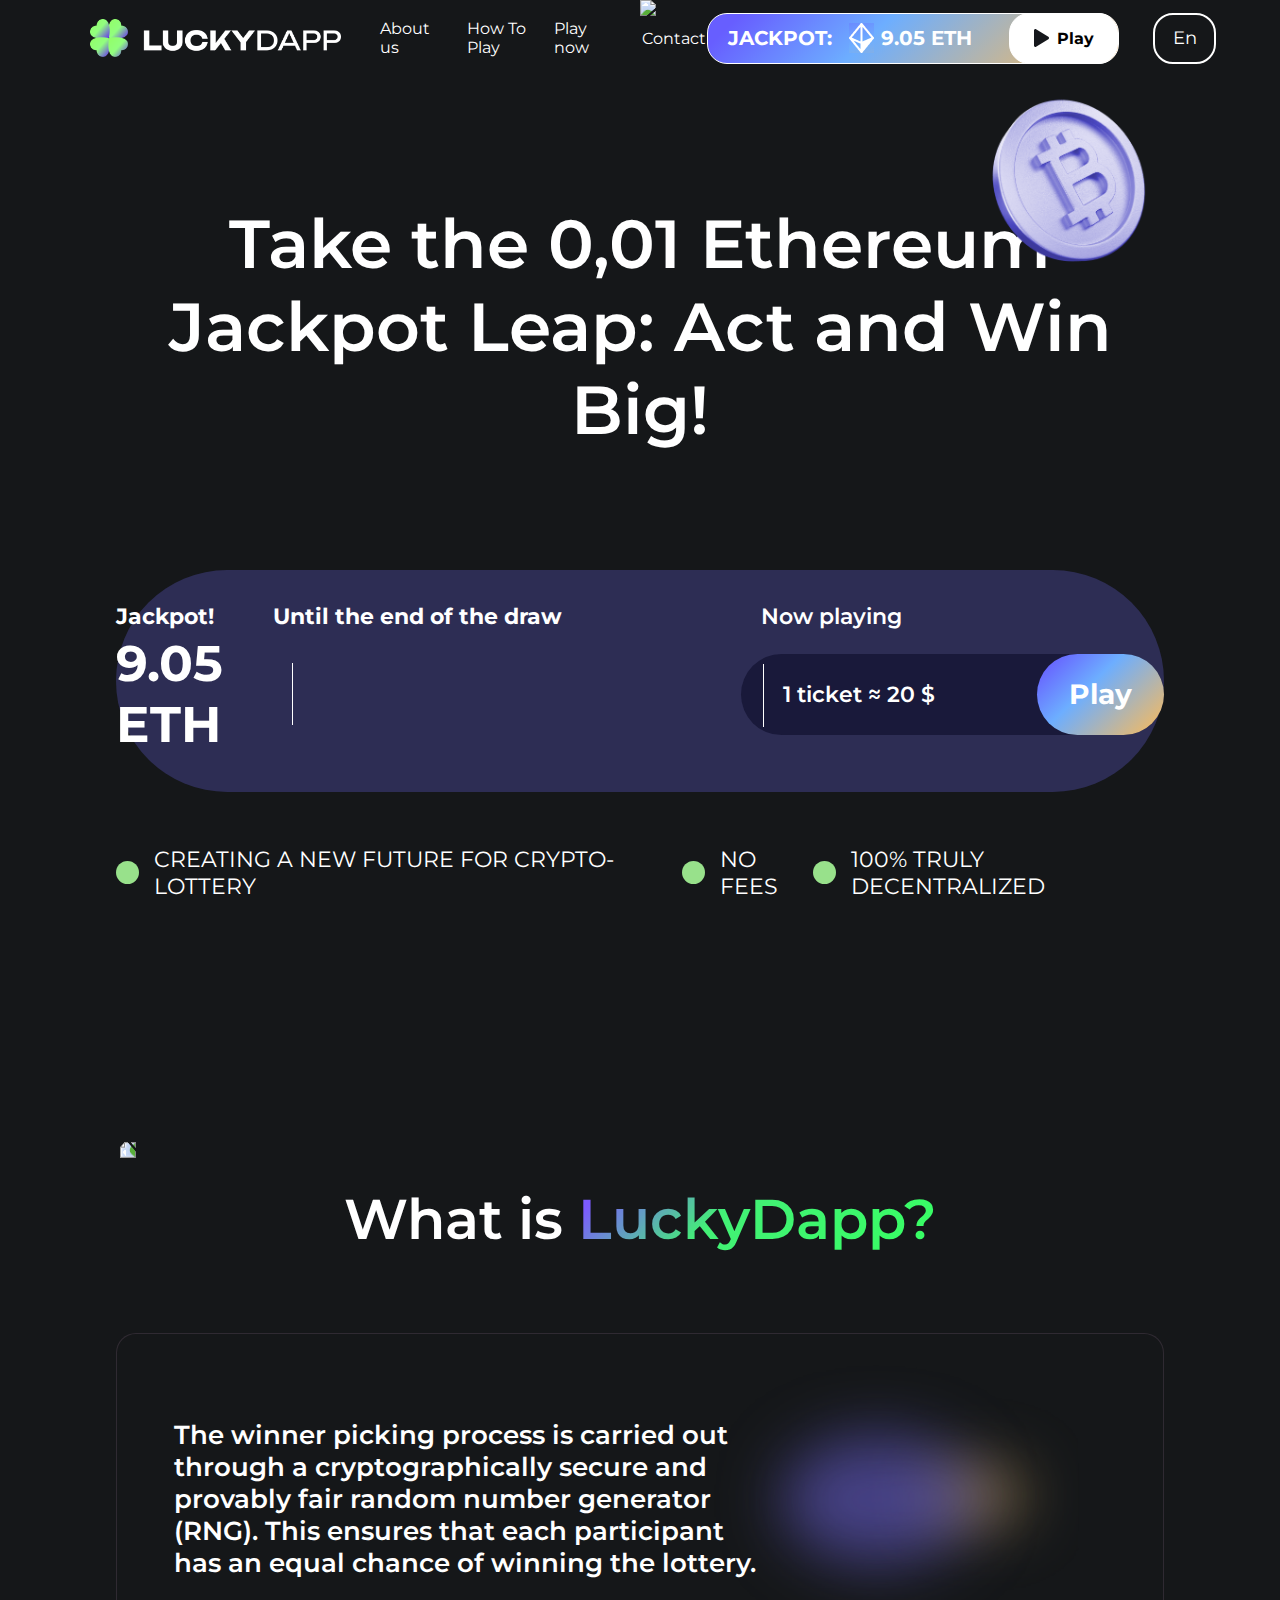
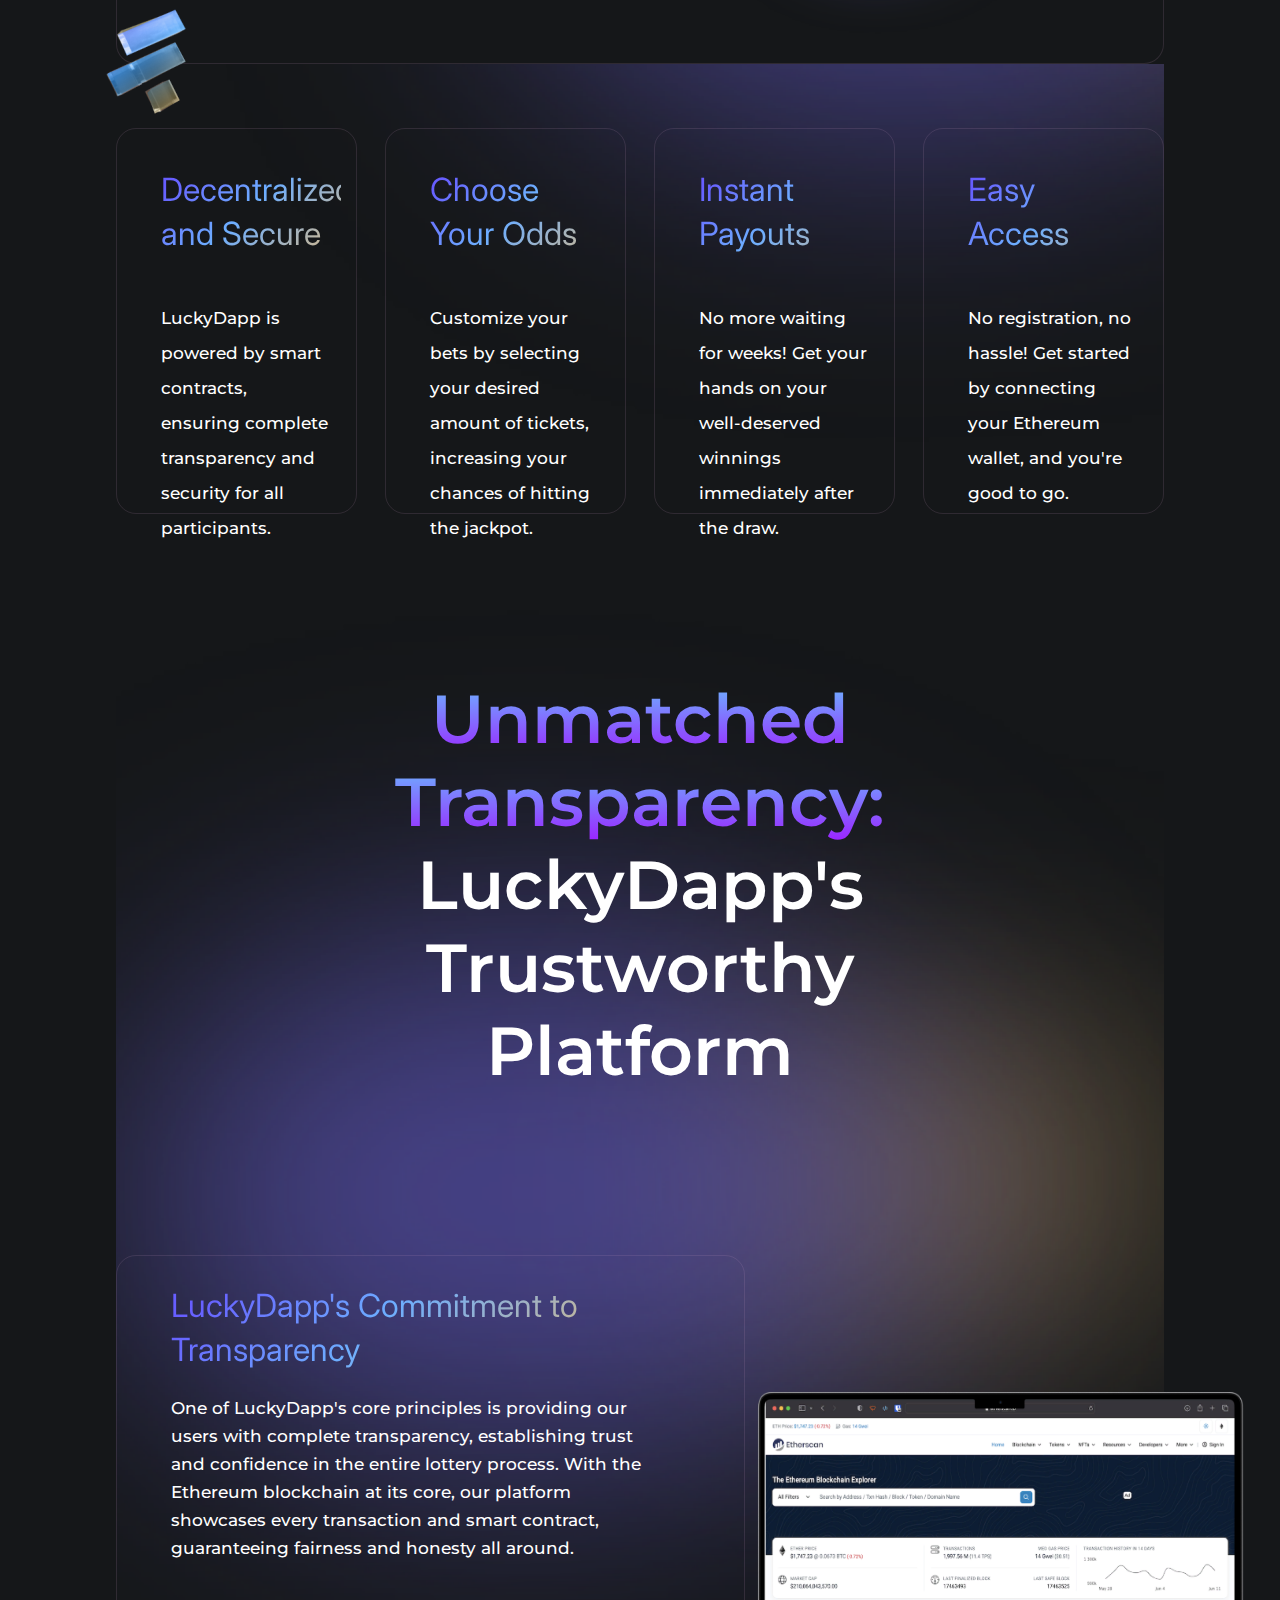
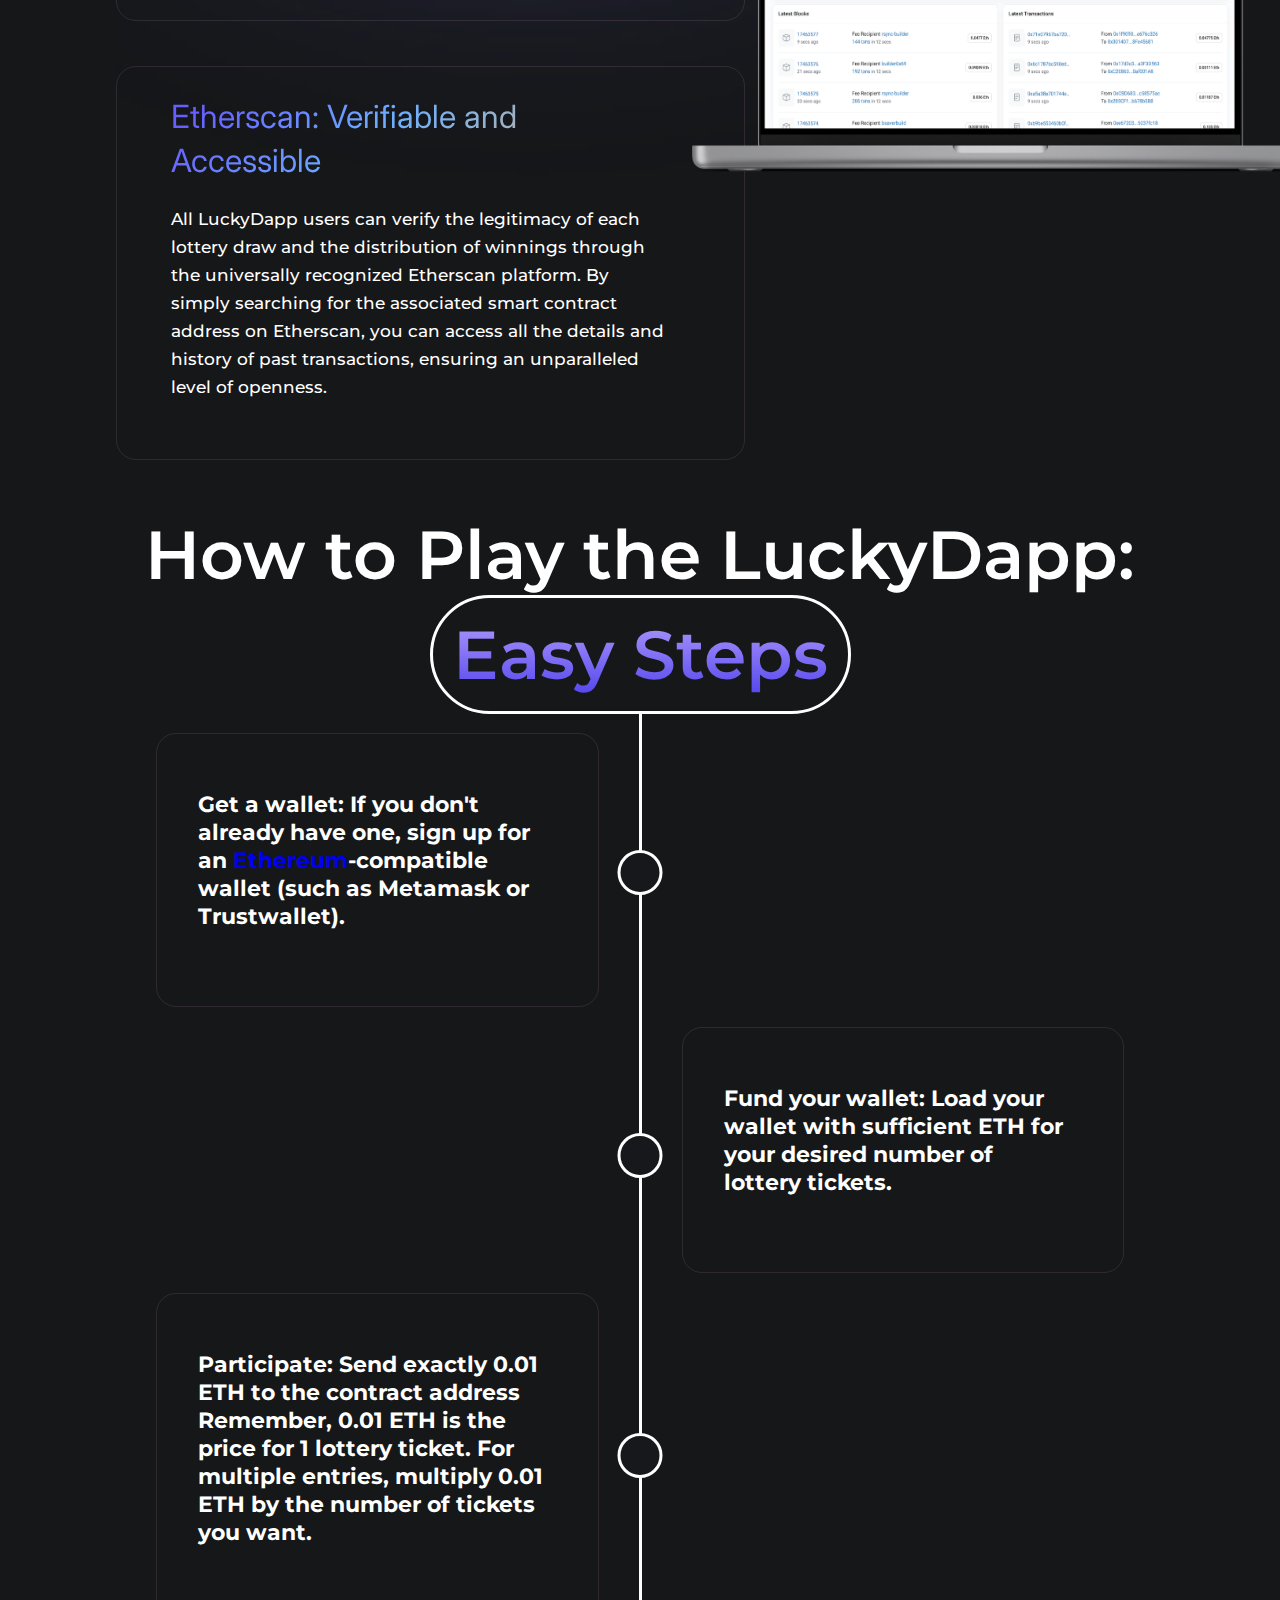
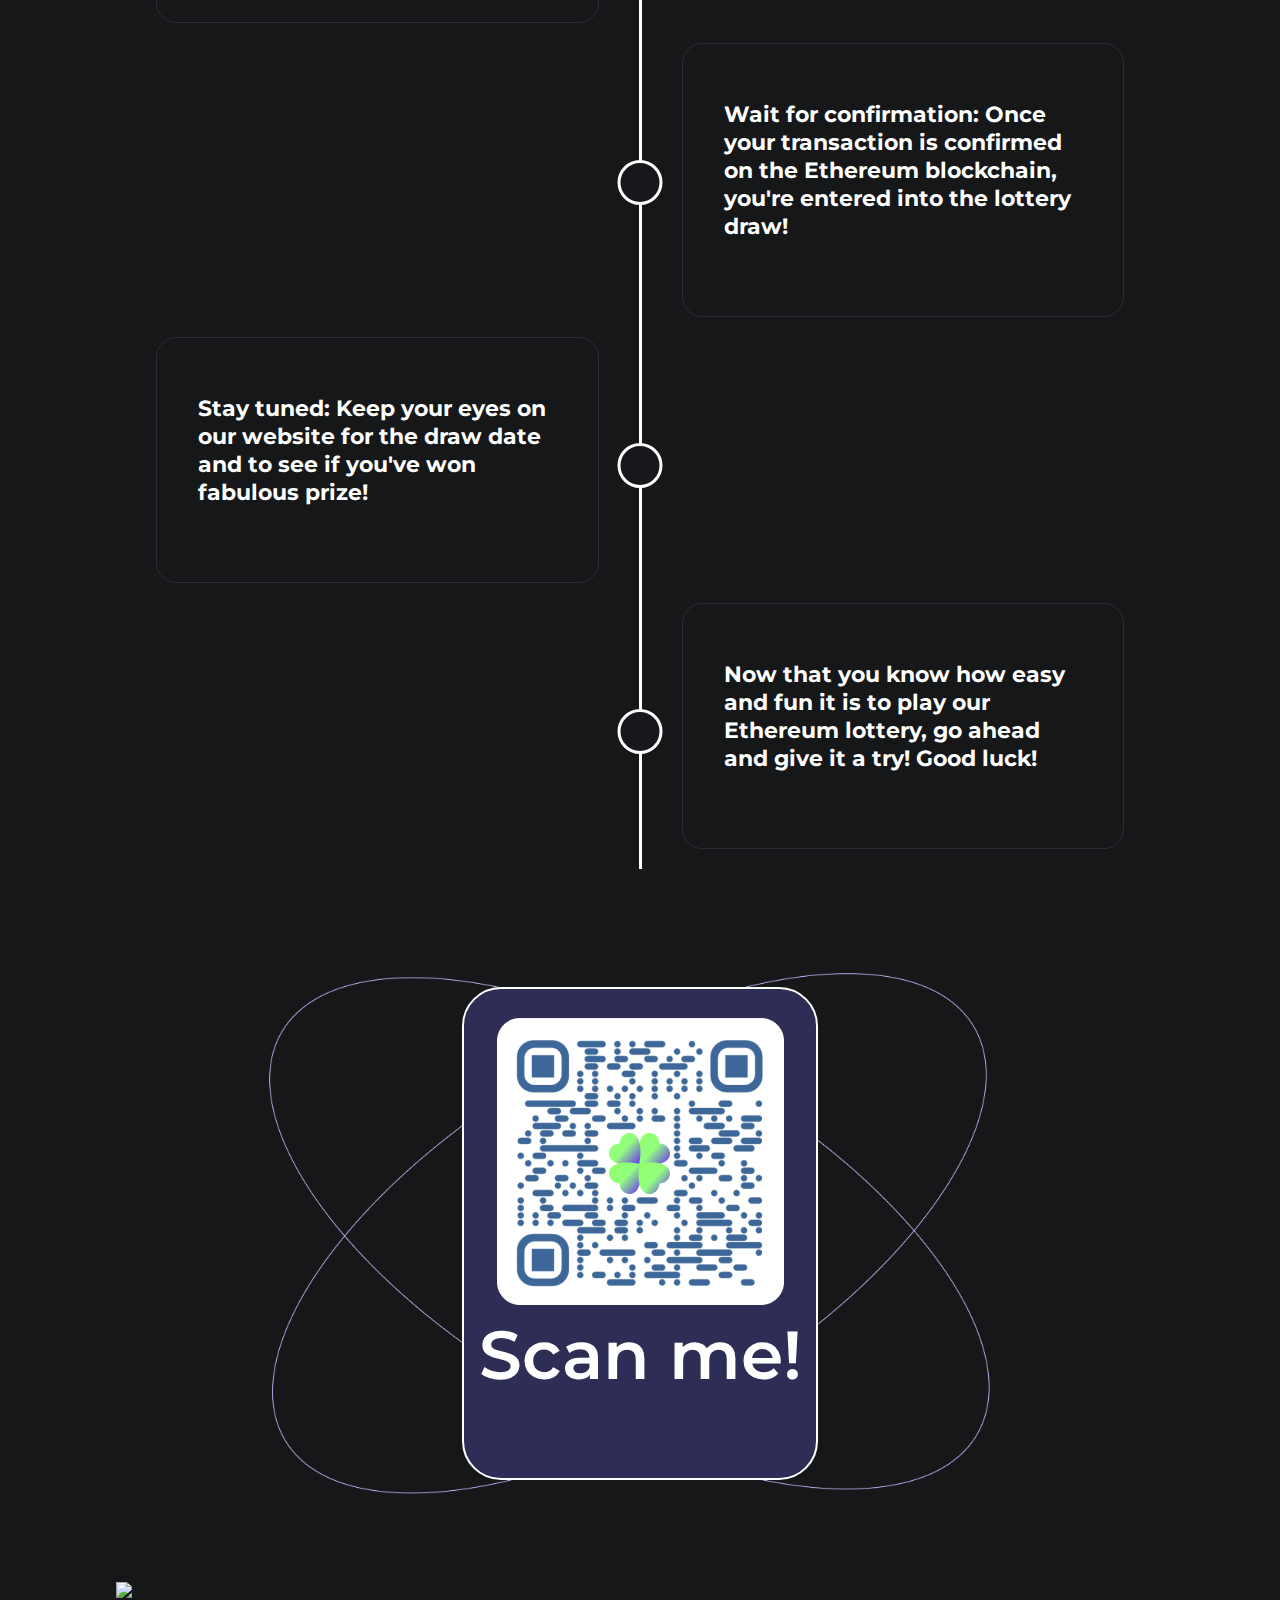
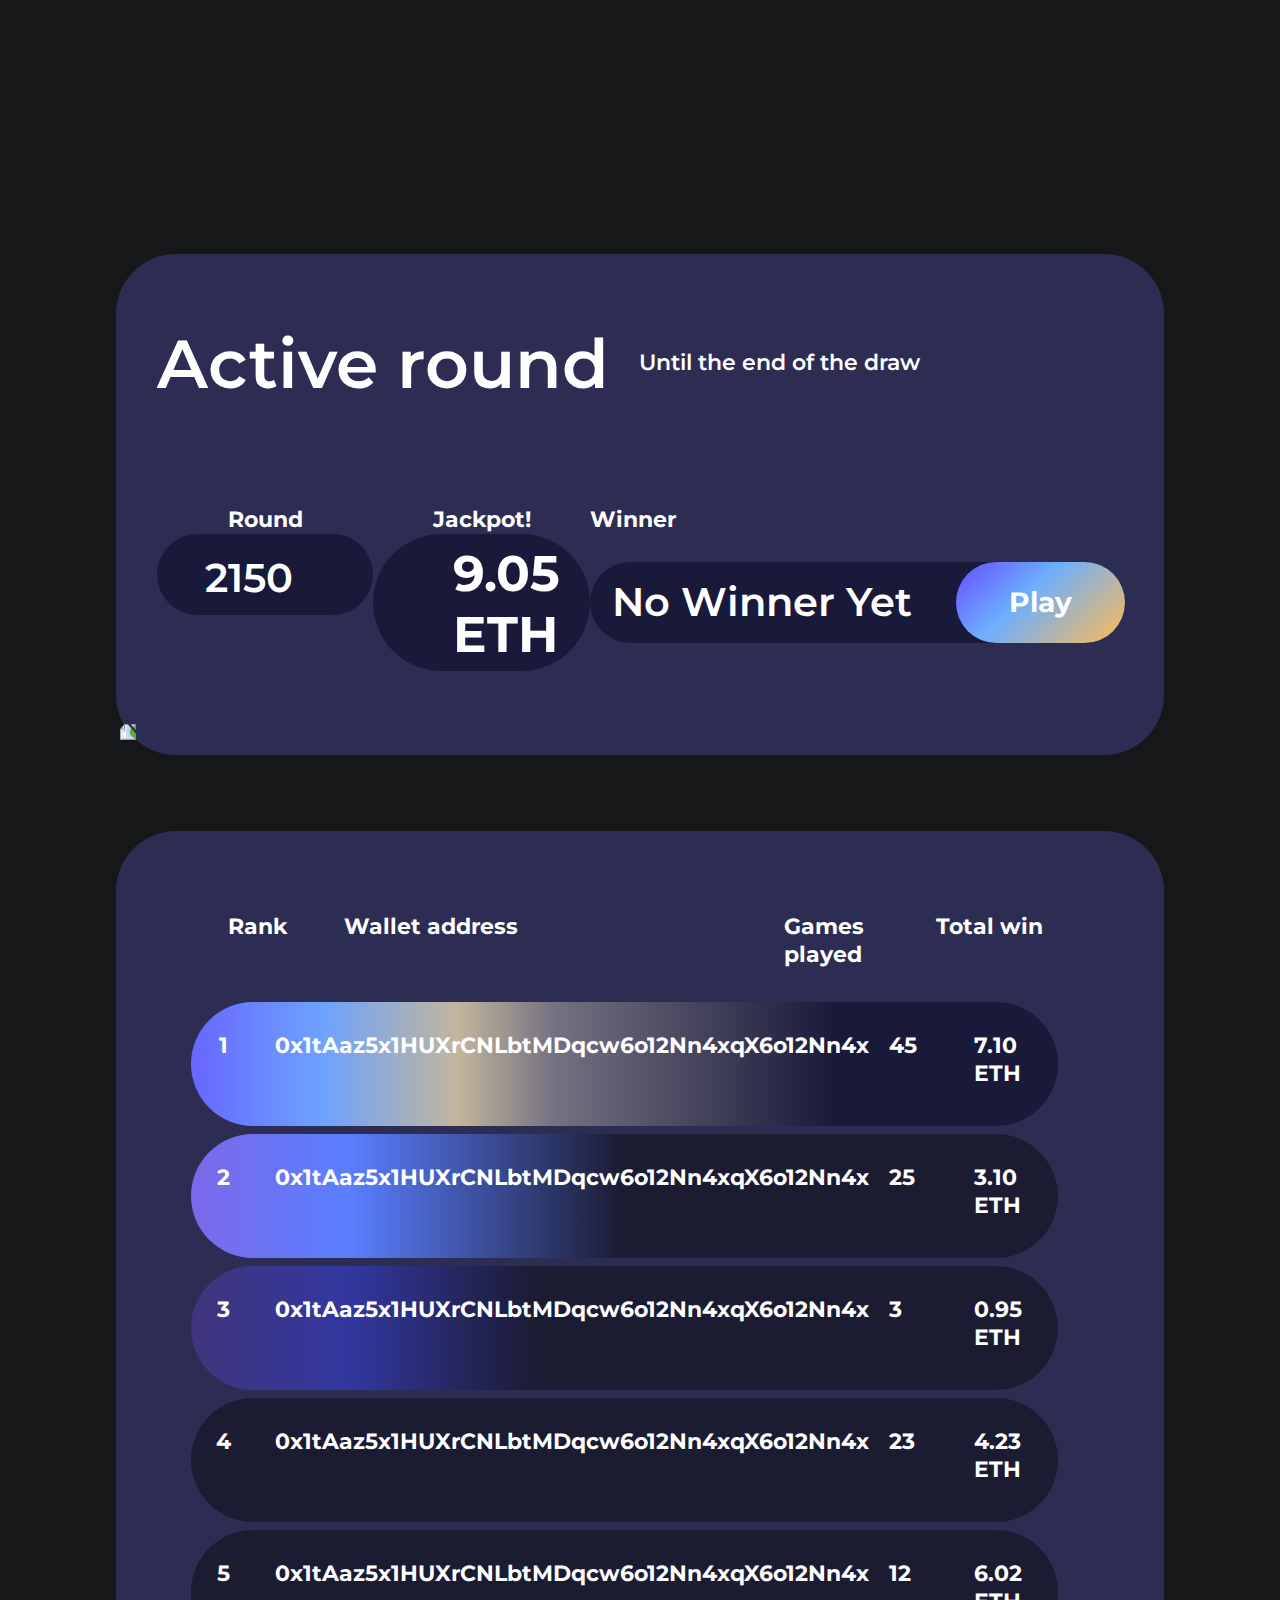
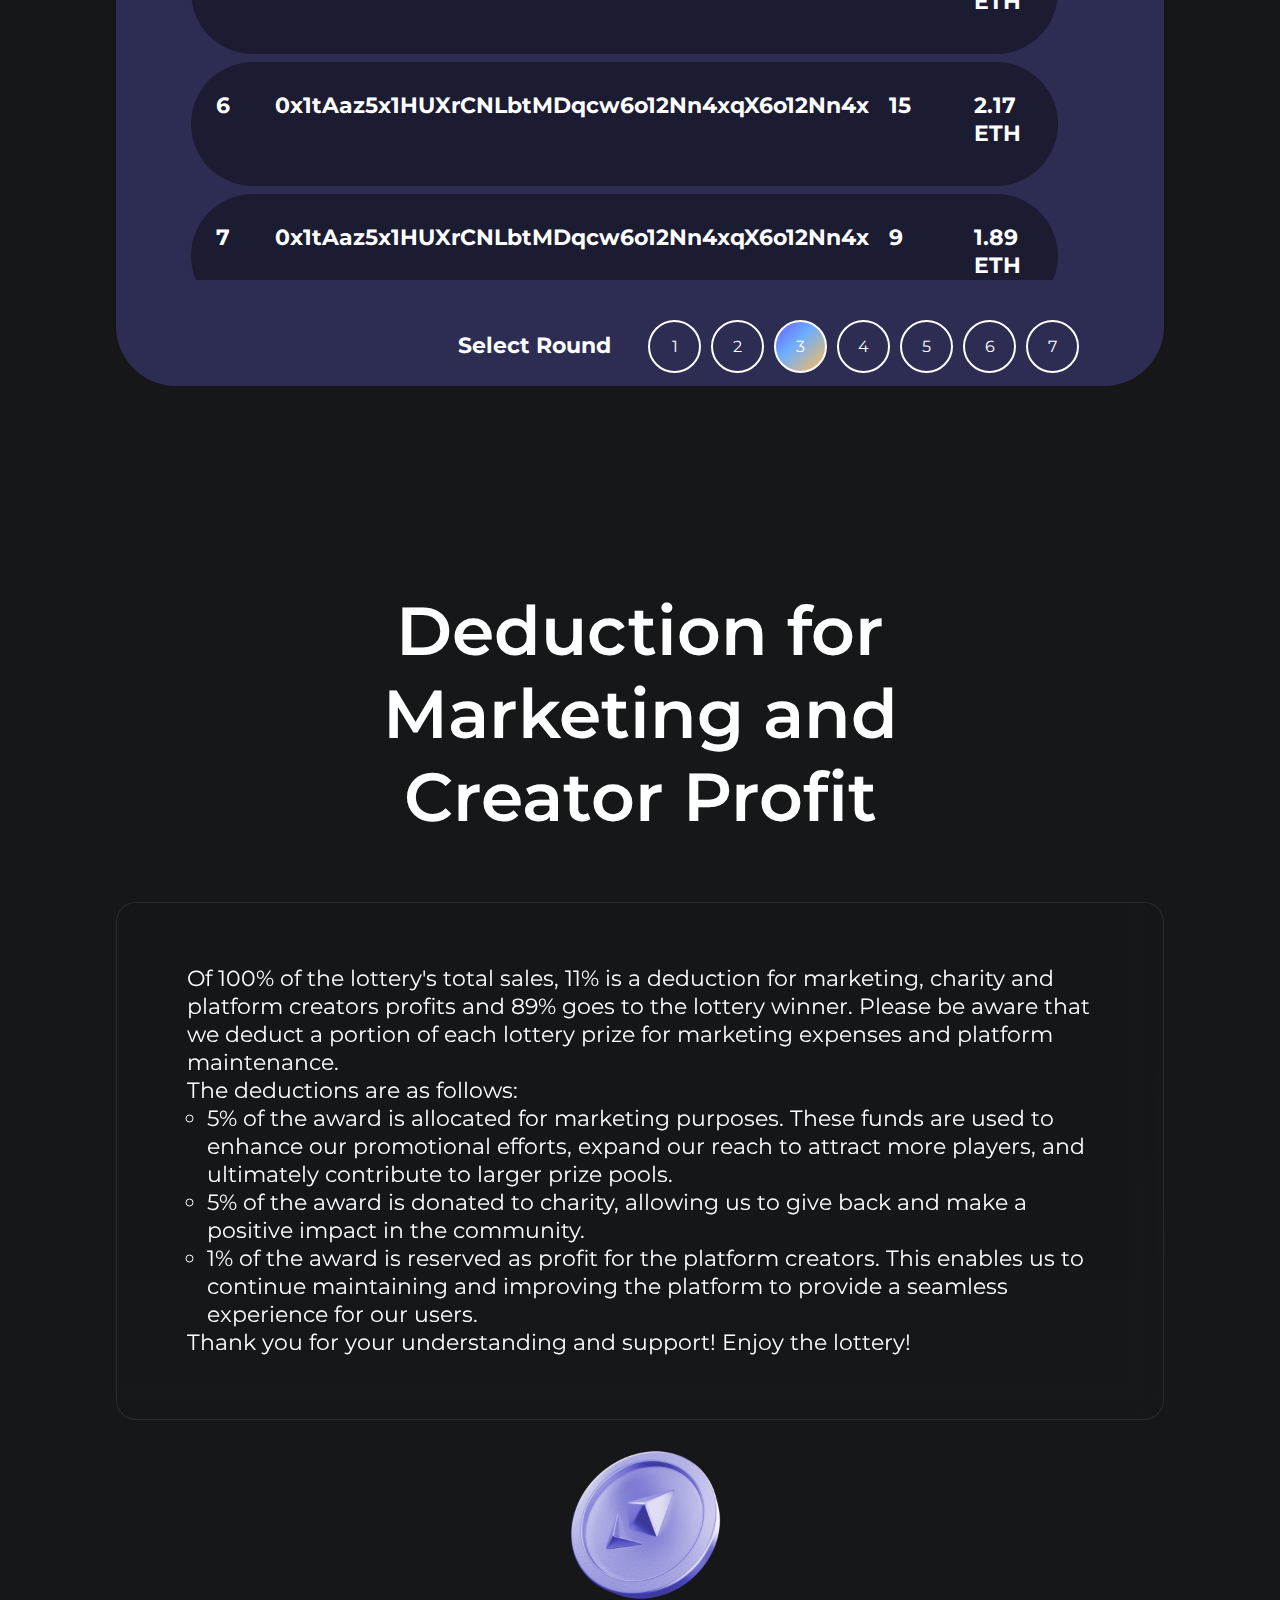
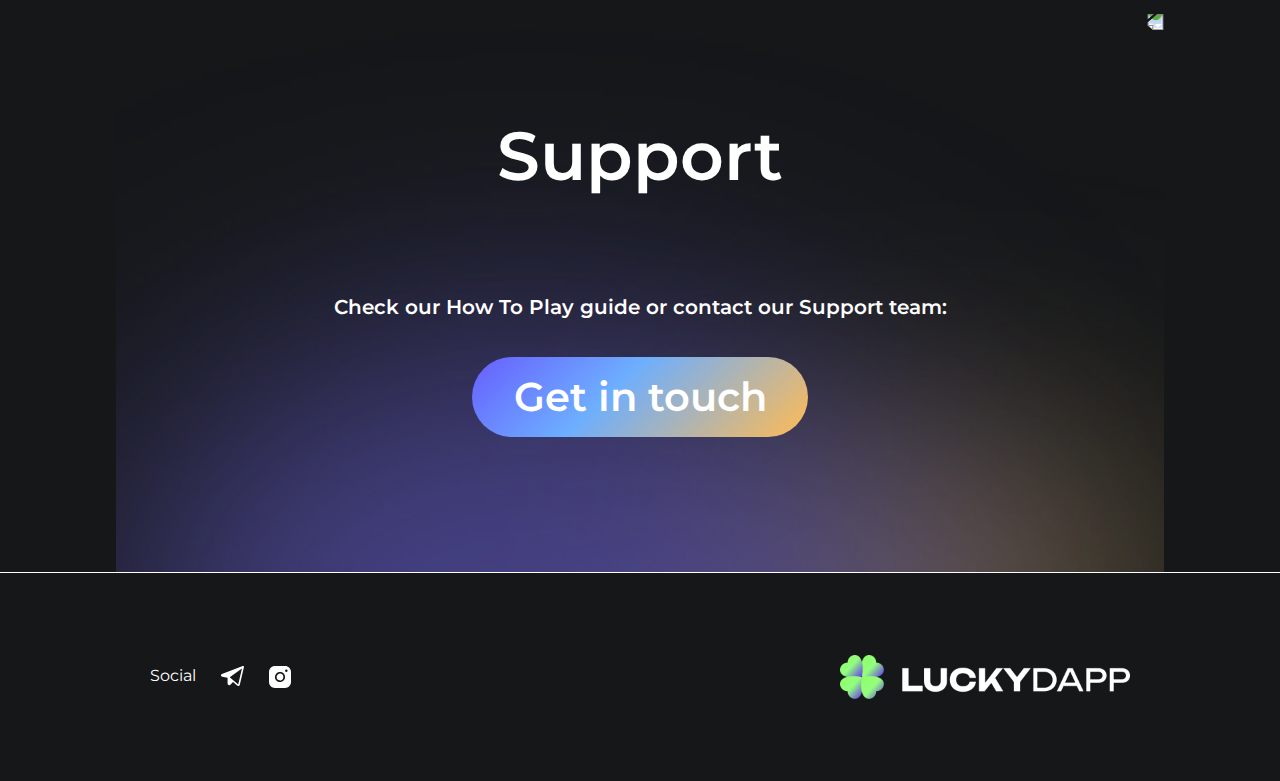
==== index.html @ 006e5641 "init" ====
<!DOCTYPE html>
<html lang="en">
<head>
  <meta charset="UTF-8">
  <title>Luckydapp</title>
  <link rel="stylesheet" href="reset.css" type="text/css">
  <link rel="stylesheet" href="styles.css" type="text/css">
  <link rel="preconnect" href="https://fonts.googleapis.com">
  <link rel="preconnect" href="https://fonts.gstatic.com" crossorigin>
  <link href="https://fonts.googleapis.com/css2?family=Inter:wght@300;400;500;600;700&family=Montserrat:wght@300;400;500;600;700&display=swap" rel="stylesheet">
  <script src="https://cdnjs.cloudflare.com/ajax/libs/bodymovin/5.12.2/lottie.min.js"></script>
</head>
<body>
<div class="wrap">
  <img
    class="bg-circle__top"
    src="img/half-ellipse.png"
  />
  <img
    class="bg-circle__left"
    src="img/half-ellipse.png"
  />
  <img
    class="bg-circle__right"
    src="img/half-ellipse.png"
  />
  <img
    class="bg-circle__left-middle"
    src="img/half-ellipse.png"
  />
  <div class="navbar">
    <div class="navbar-menu">
      <img
        src="img/logo.png"
        class="navbar-menu__logo"
      />
      <div class="navbar-menu__links">
        <span class="navbar-menu__links-item">About us</span>
        <span class="navbar-menu__links-item">How To Play</span>
        <span class="navbar-menu__links-item">Play now</span>
        <span class="navbar-menu__links-item">Contact</span>
      </div>
    </div>
    <div class="navbar-jackpot">
      <div class="navbar-jackpot__item">
        <span class="navbar-jackpot__item-jackpot">JACKPOT:</span>
        <img src="img/jackpot-icon.png"/>
        <span class="navbar-jackpot__item-price">9.05 ETH</span>
        <button class="navbar-jackpot__item-play">
          <img src="img/play-icon.svg"/>
          Play
        </button>
      </div>
      <button class="navbar-jackpot__lang">
        En
      </button>
      <div class="icon nav-icon-5">
        <span></span>
        <span></span>
        <span></span>
      </div>
      <ul class="menu">
        <li class="navbar-menu__links-item menu-item">About us</li>
        <li class="navbar-menu__links-item menu-item">How To Play</li>
        <li class="navbar-menu__links-item menu-item">Play now</li>
        <li class="navbar-menu__links-item menu-item">Contact</li>
      </ul>
    </div>
  </div>
  <div class="body">
    <div class="header">
      <div class="header-title__wrap">
        <div class="header-text">Take the 0,01 Ethereum Jackpot Leap: Act and Win Big!</div>
<!--        <div class="header-title__img">-->
          <img
            class="header-title__img"
            src="img/bitcoin-1.png"
          />
<!--        </div>-->
      </div>
      <div class="header-jackpot__wrap">
        <div class="header-jackpot__eth">
          <div
            class="header-jackpot__animation"
            id="header-jackpot__animation"
          ></div>
<!--          <img-->
<!--            class="header-jackpot__eth-img"-->
<!--            src="img/temporary-eth.png"-->
<!--          />-->
          <div class="header-jackpot__eth-info">
            <div>Jackpot!</div>
            <div>9.05 ETH</div>
          </div>
        </div>
        <div class="header-jackpot__timer">
          <span class="header-jackpot__timer-info">Until the end of the draw</span>
          <div id="countdown">
            <ul>
              <li><span id="days"></span></li>
              <li><span id="hours"></span></li>
              <li><span id="minutes"></span></li>
              <li><span id="seconds"></span></li>
            </ul>
          </div>
        </div>
        <div class="header-jackpot__play">
          <span class="header-jackpot__play-header">Now playing</span>
          <div class="header-jackpot__play-btn">
            <span>1 ticket ≈ 20 $</span>
            <button class="btn">Play</button>
          </div>
        </div>
      </div>
      <div class="header-advantages__wrap">
        <div class="header-advantages__item">
          <div class="header-advantages__item-circle"></div>
          <span class="header-advantages__item-text">CREATING A NEW FUTURE FOR CRYPTO-LOTTERY</span>
        </div>
        <div class="header-advantages__item">
          <div class="header-advantages__item-circle"></div>
          <span class="header-advantages__item-text">NO FEES</span>
        </div>
        <div class="header-advantages__item">
          <div class="header-advantages__item-circle"></div>
          <span class="header-advantages__item-text">100% TRULY DECENTRALIZED</span>
        </div>
      </div>
    </div>
    <div class="whatis">
      <div class="whatis-header">What is <span class="whatis-header__gradient">LuckyDapp?</span></div>
      <div class="whatis-main__wrap">
        <div class="whatis-main__wrap-info">
          The winner picking process is carried out through a cryptographically secure and provably fair random number generator (RNG). This ensures that each participant has an equal chance of winning the lottery.
        </div>
        <div
          id="animation-container"
          class="animation-container"
        ></div>
        <img
          class="whatis-main__img"
          src="img/ftx-token.png"
        />
      </div>
      <div class="whatis-description__wrap">
        <div class="whatis-description__wrap-item description__wrap-item_gradient">
          <div class="whatis-description__item-header">Decentralized <br>and Secure</div>
          <div class="whatis-description__item-info">LuckyDapp is powered by smart contracts, ensuring complete transparency and security for all participants.</div>
        </div>
        <div class="whatis-description__wrap-item">
          <div class="whatis-description__item-header">Choose <br>Your Odds</div>
          <div class="whatis-description__item-info">Customize your bets by selecting your desired amount of tickets, increasing your chances of hitting the jackpot.</div>
        </div>
        <div class="whatis-description__wrap-item">
          <div class="whatis-description__item-header">Instant <br>Payouts</div>
          <div class="whatis-description__item-info">No more waiting for weeks! Get your hands on your well-deserved winnings immediately after the draw.</div>
        </div>
        <div class="whatis-description__wrap-item">
          <div class="whatis-description__item-header">Easy <br>Access</div>
          <div class="whatis-description__item-info">No registration, no hassle! Get started by connecting your Ethereum wallet, and you're good to go.</div>
        </div>
      </div>
    </div>
    <div class="platform">
      <div class="platform-header"><span class="platform-header__gradient">Unmatched Transparency:</span> LuckyDapp's Trustworthy Platform</div>
      <div class="platform-description__wrap">
        <img
          class="platform-description__img-mobile"
          src="img/macbook.png"
        />
        <div class="platform-description__wrap-mobile">
        <div class="platform-description__item">
          <div class="platform-description__item-title">LuckyDapp's Commitment to Transparency</div>
          <div class="platform-description__item-info">One of LuckyDapp's core principles is providing our users with complete transparency, establishing trust and confidence in the entire lottery process. With the Ethereum blockchain at its core, our platform showcases every transaction and smart contract, guaranteeing fairness and honesty all around.</div>
        </div>
        <div class="platform-description__item">
          <div class="platform-description__item-title">Etherscan: Verifiable and Accessible</div>
          <div class="platform-description__item-info">All LuckyDapp users can verify the legitimacy of each lottery draw and the distribution of winnings through the universally recognized Etherscan platform. By simply searching for the associated smart contract address on Etherscan, you can access all the details and history of past transactions, ensuring an unparalleled level of openness.</div>
        </div>
        </div>
        <img
          class="platform-description__img"
          src="img/macbook.png"
        />
      </div>
    </div>
    <div class="howto">
      <img
        class="howto-bg"
        src="img/ellipse.png"
      />
      <div class="howto-header">How to Play the LuckyDapp: <span class="howto-header__gradient">Easy Steps</span></div>
      <div class="timeline">
        <div class="timeline__component">
        </div>
        <div class="timeline__middle">
        </div>
        <div class="timeline__component">
        </div>
        <div class="timeline__component">
          <div class="timeline__paragraph">Get a wallet: If you don't already have one, sign up for an <a href="https://ethereum.org/en/wallets/find-wallet/">Ethereum</a>-compatible wallet (such as Metamask or Trustwallet).</div>
        </div>
        <div class="timeline__middle">
          <div class="timeline__point"></div>
        </div>
        <div class="timeline__component">
        </div>
        <div class="timeline__component">
        </div>
        <div class="timeline__middle">
          <div class="timeline__point"></div>
        </div>
        <div class="timeline__component">
          <div class="timeline__paragraph">Fund your wallet: Load your wallet with sufficient ETH for your desired number of lottery tickets.</div>
        </div>
        <div class="timeline__component">
          <div class="timeline__paragraph">Participate: Send exactly 0.01 ETH to the contract address Remember, 0.01 ETH is the price for 1 lottery ticket. For multiple entries, multiply 0.01 ETH by the number of tickets you want.</div>
        </div>
        <div class="timeline__middle">
          <div class="timeline__point"></div>
        </div>
        <div class="timeline__component">
        </div>
        <div class="timeline__component">
        </div>
        <div class="timeline__middle">
          <div class="timeline__point"></div>
        </div>
        <div class="timeline__component">
          <div class="timeline__paragraph">Wait for confirmation: Once your transaction is confirmed on the Ethereum blockchain, you're entered into the lottery draw!</div>
        </div>
        <div class="timeline__component">
          <div class="timeline__paragraph">Stay tuned: Keep your eyes on our website for the draw date and to see if you've won fabulous prize!</div>
        </div>
        <div class="timeline__middle">
          <div class="timeline__point"></div>
        </div>
        <div class="timeline__component">
        </div>
        <div class="timeline__component">
        </div>
        <div class="timeline__middle">
          <div class="timeline__point"></div>
        </div>
        <div class="timeline__component">
          <div class="timeline__paragraph">Now that you know how easy and fun it is to play our Ethereum lottery, go ahead and give it a try! Good luck!</div>
        </div>
      </div>
      <div class="qr-block">
        <div class="qr-wrap">
          <img src="img/qr.png"/>
          <span>Scan me!</span>
        </div>
      </div>
    </div>
    <div class="players">
      <div class="round-wrap">
        <div class="round-header">
          <div class="round-header__title">Active round</div>
          <div class="round-timer">
            <span class="round-timer__info">Until the end of the draw</span>
            <div id="countdown-round">
              <ul>
                <li><span id="days-round"></span></li>
                <li><span id="hours-round"></span></li>
                <li><span id="minutes-round"></span></li>
                <li><span id="seconds-round"></span></li>
              </ul>
            </div>
          </div>
        </div>
        <div class="round-info">
          <div class="round-info__item-round">
            <div class="round-info__item-title">Round</div>
            <div class="round-info__item-round_number">2150</div>
          </div>
          <div class="round-info__item-jackpot">
            <div class="round-info__item-title">Jackpot!</div>
            <div class="round-info__item-jackpot-info">
              <div
                class="round-info__animation"
                id="round-info__animation"
              ></div>
              <span>9.05 ETH</span>
            </div>
          </div>
          <div class="round-info__item-winner">
            <div class="round-info__item-title">Winner</div>
            <div class="round-info__item-winner_info">
              <span>No Winner Yet</span>
              <button class="btn">Play</button>
            </div>
          </div>
        </div>
      </div>
      <div class="players-wrap">
        <ul class="players-table">
          <li class="players-table__header">
            <div class="players-table__header-item col-1 players-table__rank">Rank</div>
            <div class="players-table__header-item col-2">Wallet address</div>
            <div class="players-table__header-item col-3">Games played</div>
            <div class="players-table__header-item col-4">Total win</div>
          </li>
        </ul>
          <div class="players-table__body">
            <ul>
              <li class="players-table__body-row first-row">
                <div class="players-table__body-item col-1 players-table__rank">1</div>
                <div class="players-table__body-item col-2">0x1tAaz5x1HUXrCNLbtMDqcw6o12Nn4xqX6o12Nn4x</div>
                <div class="players-table__body-item col-3">45</div>
                <div class="players-table__body-item col-4">7.10 ETH</div>
              </li>
              <li class="players-table__body-row second-row">
                <div class="players-table__body-item col-1 players-table__rank">2</div>
                <div class="players-table__body-item col-2">0x1tAaz5x1HUXrCNLbtMDqcw6o12Nn4xqX6o12Nn4x</div>
                <div class="players-table__body-item col-3">25</div>
                <div class="players-table__body-item col-4">3.10 ETH</div>
              </li>
              <li class="players-table__body-row third-row">
                <div class="players-table__body-item col-1 players-table__rank">3</div>
                <div class="players-table__body-item col-2">0x1tAaz5x1HUXrCNLbtMDqcw6o12Nn4xqX6o12Nn4x</div>
                <div class="players-table__body-item col-3">3</div>
                <div class="players-table__body-item col-4">0.95 ETH</div>
              </li>
              <li class="players-table__body-row">
                <div class="players-table__body-item col-1 players-table__rank">4</div>
                <div class="players-table__body-item col-2">0x1tAaz5x1HUXrCNLbtMDqcw6o12Nn4xqX6o12Nn4x</div>
                <div class="players-table__body-item col-3">23</div>
                <div class="players-table__body-item col-4">4.23 ETH</div>
              </li>
              <li class="players-table__body-row">
                <div class="players-table__body-item col-1 players-table__rank">5</div>
                <div class="players-table__body-item col-2">0x1tAaz5x1HUXrCNLbtMDqcw6o12Nn4xqX6o12Nn4x</div>
                <div class="players-table__body-item col-3">12</div>
                <div class="players-table__body-item col-4">6.02 ETH</div>
              </li>
              <li class="players-table__body-row">
                <div class="players-table__body-item col-1 players-table__rank">6</div>
                <div class="players-table__body-item col-2">0x1tAaz5x1HUXrCNLbtMDqcw6o12Nn4xqX6o12Nn4x</div>
                <div class="players-table__body-item col-3">15</div>
                <div class="players-table__body-item col-4">2.17 ETH</div>
              </li>
              <li class="players-table__body-row">
                <div class="players-table__body-item col-1 players-table__rank">7</div>
                <div class="players-table__body-item col-2">0x1tAaz5x1HUXrCNLbtMDqcw6o12Nn4xqX6o12Nn4x</div>
                <div class="players-table__body-item col-3">9</div>
                <div class="players-table__body-item col-4">1.89 ETH</div>
              </li>
              <li class="players-table__body-row">
                <div class="players-table__body-item col-1 players-table__rank">8</div>
                <div class="players-table__body-item col-2">0x1tAaz5x1HUXrCNLbtMDqcw6o12Nn4xqX6o12Nn4x</div>
                <div class="players-table__body-item col-3">39</div>
                <div class="players-table__body-item col-4">5.21 ETH</div>
              </li>
              <li class="players-table__body-row">
                <div class="players-table__body-item col-1 players-table__rank">9</div>
                <div class="players-table__body-item col-2">0x1tAaz5x1HUXrCNLbtMDqcw6o12Nn4xqX6o12Nn4x</div>
                <div class="players-table__body-item col-3">1</div>
                <div class="players-table__body-item col-4">3.10 ETH</div>
              </li>
              <li class="players-table__body-row">
                <div class="players-table__body-item col-1 players-table__rank">10</div>
                <div class="players-table__body-item col-2">0x1tAaz5x1HUXrCNLbtMDqcw6o12Nn4xqX6o12Nn4x</div>
                <div class="players-table__body-item col-3">13</div>
                <div class="players-table__body-item col-4">3.10 ETH</div>
              </li>
              <li class="players-table__body-row">
                <div class="players-table__body-item col-1 players-table__rank">11</div>
                <div class="players-table__body-item col-2">0x1tAaz5x1HUXrCNLbtMDqcw6o12Nn4xqX6o12Nn4x</div>
                <div class="players-table__body-item col-3">13</div>
                <div class="players-table__body-item col-4">3.10 ETH</div>
              </li>
              <li class="players-table__body-row">
                <div class="players-table__body-item col-1 players-table__rank">12</div>
                <div class="players-table__body-item col-2">0x1tAaz5x1HUXrCNLbtMDqcw6o12Nn4xqX6o12Nn4x</div>
                <div class="players-table__body-item col-3">13</div>
                <div class="players-table__body-item col-4">3.10 ETH</div>
              </li>
              <li class="players-table__body-row">
                <div class="players-table__body-item col-1 players-table__rank">13</div>
                <div class="players-table__body-item col-2">0x1tAaz5x1HUXrCNLbtMDqcw6o12Nn4xqX6o12Nn4x</div>
                <div class="players-table__body-item col-3">13</div>
                <div class="players-table__body-item col-4">3.10 ETH</div>
              </li>
              <li class="players-table__body-row">
                <div class="players-table__body-item col-1 players-table__rank">14</div>
                <div class="players-table__body-item col-2">0x1tAaz5x1HUXrCNLbtMDqcw6o12Nn4xqX6o12Nn4x</div>
                <div class="players-table__body-item col-3">13</div>
                <div class="players-table__body-item col-4">3.10 ETH</div>
              </li>
              <li class="players-table__body-row">
                <div class="players-table__body-item col-1 players-table__rank">15</div>
                <div class="players-table__body-item col-2">0x1tAaz5x1HUXrCNLbtMDqcw6o12Nn4xqX6o12Nn4x</div>
                <div class="players-table__body-item col-3">13</div>
                <div class="players-table__body-item col-4">3.10 ETH</div>
              </li>
              <li class="players-table__body-row">
                <div class="players-table__body-item col-1 players-table__rank">16</div>
                <div class="players-table__body-item col-2">0x1tAaz5x1HUXrCNLbtMDqcw6o12Nn4xqX6o12Nn4x</div>
                <div class="players-table__body-item col-3">13</div>
                <div class="players-table__body-item col-4">3.10 ETH</div>
              </li>
              <li class="players-table__body-row">
                <div class="players-table__body-item col-1 players-table__rank">17</div>
                <div class="players-table__body-item col-2">0x1tAaz5x1HUXrCNLbtMDqcw6o12Nn4xqX6o12Nn4x</div>
                <div class="players-table__body-item col-3">13</div>
                <div class="players-table__body-item col-4">3.10 ETH</div>
              </li>
              <li class="players-table__body-row">
                <div class="players-table__body-item col-1 players-table__rank">18</div>
                <div class="players-table__body-item col-2">0x1tAaz5x1HUXrCNLbtMDqcw6o12Nn4xqX6o12Nn4x</div>
                <div class="players-table__body-item col-3">13</div>
                <div class="players-table__body-item col-4">3.10 ETH</div>
              </li>
              <li class="players-table__body-row">
                <div class="players-table__body-item col-1 players-table__rank">19</div>
                <div class="players-table__body-item col-2">0x1tAaz5x1HUXrCNLbtMDqcw6o12Nn4xqX6o12Nn4x</div>
                <div class="players-table__body-item col-3">13</div>
                <div class="players-table__body-item col-4">3.10 ETH</div>
              </li>
              <li class="players-table__body-row">
                <div class="players-table__body-item col-1 players-table__rank">20</div>
                <div class="players-table__body-item col-2">0x1tAaz5x1HUXrCNLbtMDqcw6o12Nn4xqX6o12Nn4x</div>
                <div class="players-table__body-item col-3">13</div>
                <div class="players-table__body-item col-4">3.10 ETH</div>
              </li>
              <li class="players-table__body-row">
                <div class="players-table__body-item col-1 players-table__rank">21</div>
                <div class="players-table__body-item col-2">0x1tAaz5x1HUXrCNLbtMDqcw6o12Nn4xqX6o12Nn4x</div>
                <div class="players-table__body-item col-3">13</div>
                <div class="players-table__body-item col-4">3.10 ETH</div>
              </li>
              <li class="players-table__body-row">
                <div class="players-table__body-item col-1 players-table__rank">22</div>
                <div class="players-table__body-item col-2">0x1tAaz5x1HUXrCNLbtMDqcw6o12Nn4xqX6o12Nn4x</div>
                <div class="players-table__body-item col-3">13</div>
                <div class="players-table__body-item col-4">3.10 ETH</div>
              </li>
              <li class="players-table__body-row">
                <div class="players-table__body-item col-1 players-table__rank">23</div>
                <div class="players-table__body-item col-2">0x1tAaz5x1HUXrCNLbtMDqcw6o12Nn4xqX6o12Nn4x</div>
                <div class="players-table__body-item col-3">13</div>
                <div class="players-table__body-item col-4">3.10 ETH</div>
              </li>
            </ul>
          </div>
        <div class="players-table__footer">
          <span class="players-table__footer-title">Select Round</span>
          <button class="players-table__footer-pagination">1</button>
          <button class="players-table__footer-pagination">2</button>
          <button class="players-table__footer-pagination btn">3</button>
          <button class="players-table__footer-pagination">4</button>
          <button class="players-table__footer-pagination">5</button>
          <button class="players-table__footer-pagination">6</button>
          <button class="players-table__footer-pagination">7</button>
        </div>
      </div>
    </div>
    <div class="deduction">
      <img
        class="deduction-bg"
        src="img/half-ellipse.png"
      />
      <div class="deduction-title">Deduction for Marketing and Creator Profit</div>
      <div class="deduction-content__wrap">
        <span>Of 100% of the lottery's total sales, 11% is a deduction for marketing, charity and platform creators profits and 89% goes to the lottery winner. Please be aware that we deduct a portion of each lottery prize for marketing expenses and platform maintenance.</span>
        <div>The deductions are as follows:</div>
        <ul>
          <li>5% of the award is allocated for marketing purposes. These funds are used to enhance our promotional efforts, expand our reach to attract more players, and ultimately contribute to larger prize pools.</li>
          <li>5% of the award is donated to charity, allowing us to give back and make a positive impact in the community.</li>
          <li>1% of the award is reserved as profit for the platform creators. This enables us to continue maintaining and improving the platform to provide a seamless experience for our users.</li>
        </ul>
        <span>Thank you for your understanding and support! Enjoy the lottery!</span>
      </div>
      <div class="deduction-img__wrap">
        <img
          class="deduction-img"
          src="img/etherium.png"
        />
      </div>
    </div>
    <div class="contact">
      <div class="contact-header">Support</div>
      <div class="contact-info">Check our <a>How To Play</a> guide or contact our Support team:</div>
      <button class="contact-btn btn">Get in touch</button>
    </div>
  </div>
  <div class="footer">
    <div class="footer-divider"></div>
    <div class="footer-content">
      <div class="footer-content__social">
        <span>Social</span>
        <img src="img/telegram.svg"/>
        <img src="img/inst.svg">
      </div>
      <div class="footer-content__logo">
        <img src="img/logo.png"/>
      </div>
    </div>
  </div>
</div>
</body>
<script>
  let animation = bodymovin.loadAnimation({
    // animationData: { /* ... */ },
    container: document.getElementById('animation-container'), // required
    path: 'animation/bitcoins.json', // required
    renderer: 'svg', // required
    loop: true, // optional
    autoplay: true, // optional
    name: "bitcoin", // optional
  });
  let animationBitcoinHeader = bodymovin.loadAnimation({
    // animationData: { /* ... */ },
    container: document.getElementById('header-jackpot__animation'), // required
    path: 'animation/animation.json', // required
    renderer: 'svg', // required
    loop: true, // optional
    autoplay: true, // optional
    name: "bitcoin", // optional
  });
  let animationBitcoin = bodymovin.loadAnimation({
    // animationData: { /* ... */ },
    container: document.getElementById('round-info__animation'), // required
    path: 'animation/animation.json', // required
    renderer: 'svg', // required
    loop: true, // optional
    autoplay: true, // optional
    name: "bitcoin", // optional
  });
  (function () {
      x = setInterval(function time(){
          let d = new Date();
          let days = '00';
          let hours = 24 - d.getHours();
          let min = 60 - d.getMinutes();
          if((min + '').length === 1){
            min = '0' + min;
          }
          let sec = 60 - d.getSeconds();
          if((sec + '').length === 1){
            sec = '0' + sec;
          }
          document.getElementById("days").innerText = Math.floor(days),
            document.getElementById("hours").innerText = Math.floor(hours),
            document.getElementById("minutes").innerText = Math.floor(min),
            document.getElementById("seconds").innerText = Math.floor(sec);
        document.getElementById("days-round").innerText = Math.floor(days),
          document.getElementById("hours-round").innerText = Math.floor(hours),
          document.getElementById("minutes-round").innerText = Math.floor(min),
          document.getElementById("seconds-round").innerText = Math.floor(sec);

        }, 1000);
        //seconds
      // }, 0)
  }());
  const the_animation = document.querySelectorAll('.timeline__middle')

  const observer = new IntersectionObserver((entries) => {
      entries.forEach((entry) => {
        if (entry.isIntersecting) {
          entry.target.classList.add('timeline__point-animation')
        }
        else {
          entry.target.classList.remove('timeline__point-animation')
        }

      })
    },
    { threshold: 0.5
    });
  //
  for (let i = 0; i < the_animation.length; i++) {
    const elements = the_animation[i];

    observer.observe(elements);
  }
  const icons = document.querySelectorAll('.icon');
  icons.forEach (icon => {
    icon.addEventListener('click', (event) => {
      icon.classList.toggle("open");
      const menu = document.querySelector('.menu');
      menu.classList.toggle('open-menu');
    });
  });
</script>
</html>
---- styles.css ----
@import url('https://fonts.googleapis.com/css2?family=Inter:wght@300;400;500;600;700&family=Montserrat:wght@300;400;500;600;700&display=swap');
body {
  font-family: 'Montserrat', sans-serif;
  background-color: #151719;
  color: #FFF;
}

.wrap {
  position: relative;
}

.bg-circle__top {
  position: absolute;
  top: 0;
  right: 0;
  width: 50%;
  animation: opacity 4s ease infinite;
  z-index: 1;
}

.bg-circle__left {
  position: absolute;
  top: 8%;
  left: -15%;
  width: 50%;
  animation: opacity 4s ease infinite;
  z-index: 1;
  transform: rotate(270deg);
}

.bg-circle__left-middle {
  position: absolute;
  top: 65%;
  left: -20%;
  width: 60%;
  animation: opacity 4s ease infinite;
  z-index: 1;
  transform: rotate(270deg);
}

.bg-circle__right {
  position: absolute;
  top: 35%;
  right: -20%;
  width: 50%;
  animation: opacity 4s ease infinite;
  z-index: 1;
  transform: rotate(90deg);
}

.navbar {
  position: relative;
  padding-left: 7%;
  padding-right: 5%;
  padding-top: 1%;
  display: flex;
  justify-content: space-between;
  align-items: center;
  z-index: 5;
}

.navbar-menu, .navbar-jackpot {
  display: flex;
  align-items: center;
  justify-content: space-between;
}

.navbar-menu {
  flex-basis: 60%;
}

.navbar-menu__logo {
  width: 290px;
  padding-right: 39px;
}

.navbar-menu__links {
  display: flex;
  justify-content: space-between;
  align-items: center;
  flex-basis: 70%;
}

.navbar-menu__links-item {
  font-size: 16px;
  font-weight: 400;
  flex-basis: 20%;
  cursor: pointer;
}

.navbar-jackpot__item {
  width: 412px;
  height: 51px;
  border-radius: 20px;
  border: 1px solid #FFF;
  display: flex;
  justify-content: space-between;
  align-items: center;
  background-image: linear-gradient(136deg, #675EFF 7.28%, #6DAEFF 40.46%, #FFBB54 100%, #FFC46B 100%);
}

.navbar-jackpot__item span {
  font-weight: 700;
  font-size: 20px;
}

.navbar-jackpot__item-jackpot {
  padding-left: 20px;
  padding-right: 10px;
}

.navbar-jackpot__item-play {
  margin-left: 30px;
  width: 109px;
  border-radius: 20px;
  border: 1px solid #FFF;
  height: 51px;
  display: flex;
  align-items: center;
  justify-content: center;
  font-weight: 700;
  font-size: 16px;
  background-color: #FFF;
  color: #000;
}

.navbar-jackpot__item-play img{
  margin-right: 8px;
}

.navbar-jackpot__lang {
  width: 63px;
  height: 51px;
  border-radius: 20px;
  border: 2px solid #FFF;
  background-color: inherit;
  color: #FFFFFF;
  font-weight: 400;
  font-size: 18px;
  margin-left: 34px;
}

.body {
  padding-left: 10%;
  padding-right: 10%;
}

.header {
  padding-top: 138px;
}

.header-title__wrap {
  display: flex;
  position: relative;
  justify-content: center;
}

.header-title__img {
  width: 187px;
  height: 187px;
  position: absolute;
  right: 0;
  top: -30%;
  /*transform: rotate(-27.656deg);*/
  /*flex-shrink: 0;*/
  /*background: url('img/bitcoin.png'), lightgray 50% / cover no-repeat;*/
}

.header-text {
  text-align: center;
  font-size: 68px;
  font-weight: 600;
  line-height: normal;
  padding-bottom: 119px;
  max-width: 1097px;
}

.header-jackpot__wrap {
  width: 100%;
  height: 222px;
  display: flex;
  justify-content: space-around;
  background-color: #2D2D54;
  border-radius: 500px;
}

.header-jackpot__eth {
  display: flex;
  align-items: center;
  position: relative;
}

.header-jackpot__eth-img {
  width: 150px;
  height: 150px;
}

.header-jackpot__eth-info {
  display: flex;
  flex-direction: column;
  justify-content: start;
  height: 70%;
}

.header-jackpot__eth-info > div:first-child, .header-jackpot__timer-info {
  font-size: 22px;
  font-weight: 700;
}

.header-jackpot__eth-info > div:last-child {
  margin: auto 0;
  font-size: 50px;
  font-weight: 700;
}

.header-jackpot__eth-info > div:last-child:after {
  content: "";
  background: #FFF;
  position: absolute;
  bottom: 30%;
  right: -80px;
  height: 30%;
  width: 1px;
}

.header-jackpot__timer-info:after {
  content: "";
  background: #FFF;
  position: absolute;
  bottom: 20%;
  right: -5%;
  height: 41%;
  width: 1px;
}

.header-jackpot__timer {
  position: relative;
  display: flex;
  flex-direction: column;
  height: 70%;
  margin: auto 0;
}

#countdown, #countdown-round {
  margin: auto 0;
}

#countdown ul, #countdown-round ul {
  display: flex;
}

.open-menu, .menu {
  display: none;
}

.nav-icon-5{
  width: 35px;
  height: 30px;
  margin: 10px 10px;
  position: relative;
  cursor: pointer;
  display: none;
}
.nav-icon-5 span{
  background-color:#fff;
  position: absolute;
  border-radius: 2px;
  transition: .3s cubic-bezier(.8, .5, .2, 1.4);
  width:100%;
  height: 4px;
  transition-duration: 500ms
}
.nav-icon-5 span:nth-child(1){
  top:0px;
  left: 0px;
}
.nav-icon-5 span:nth-child(2){
  top:13px;
  left: 0px;
  opacity:1;
}
.nav-icon-5 span:nth-child(3){
  bottom:0px;
  left: 0px;
}
.nav-icon-5:not(.open):hover span:nth-child(1){
  transform: rotate(-3deg) scaleY(1.1);
}
.nav-icon-5:not(.open):hover span:nth-child(2){
  transform: rotate(3deg) scaleY(1.1);
}
.nav-icon-5:not(.open):hover span:nth-child(3){
  transform: rotate(-4deg) scaleY(1.1);
}
.nav-icon-5.open span:nth-child(1){
  transform: rotate(45deg);
  top: 13px;
}
.nav-icon-5.open span:nth-child(2){
  opacity:0;
}
.nav-icon-5.open span:nth-child(3){
  transform: rotate(-45deg);
  top: 13px;
}

#countdown li, #countdown-round li {
  display: flex;
  flex-direction: column;
  color: #FFF;
  font-size: 62px;
  font-style: normal;
  font-weight: 500;
  line-height: normal;
  width: 107px;
  text-align: center;
  margin-right: 10px;
  border-radius: 9px;
  background: #19193A;
}

.header-jackpot__play {
  display: flex;
  flex-direction: column;
  height: 70%;
  margin: auto 0;
}

.header-jackpot__play-header {
  font-size: 22px;
  font-weight: 600;
  padding-left: 20px;
}

.header-jackpot__play-btn {
  width: 423px;
  height: 81px;
  border-radius: 100px;
  background-color: #19193A;
  display: flex;
  align-items: center;
  margin: auto 0;
}

.header-jackpot__play-btn span {
  width: 40%;
  font-weight: 600;
  font-size: 22px;
  margin: 0 auto;
}

.header-jackpot__play-btn button {
  height: 100%;
  width: 127px;
  border-radius: 100px;
  background-image: linear-gradient(136deg, #675EFF 7.28%, #6DAEFF 40.46%, #FFBB54 100%, #FFC46B 100%);
  font-weight: 700;
  font-size: 28px;
  cursor: pointer;
  margin-left: auto;
}

.header-advantages__wrap {
  display: flex;
  justify-content: space-between;
  padding-top: 54px;
}

.header-advantages__item {
  display: flex;
  align-items: center;
}

.header-advantages__item-circle {
  border-radius: 24px;
  background: #98E18B;
  width: 24px;
  height: 23px;
  margin-right: 15px;
}

.header-advantages__item-text {
  font-weight: 400;
  font-size: 22px;
}

.whatis {
  padding-top: 285px;
}

.whatis-header {
  font-size: 56px;
  font-weight: 600;
  text-align: center;
}

.whatis-header__gradient {
  background: linear-gradient(136deg, #7C5BFF 7.28%, #43F076 40.46%, #36FF62 100%, #3DA9FF 100%);
  -webkit-background-clip: text;
  -webkit-text-fill-color: transparent;
}

.whatis-main__wrap {
  border-radius: 20px;
  border: 1px solid rgba(198, 156, 196, 0.15);
  margin-top: 80px;
  position: relative;
  background-image: url('img/middle-left-bg.png');
  background-size: 40%;
  background-position: 92%;
  background-repeat: no-repeat;
  animation: gradient 4s ease infinite;
}

.animation-container {
  position: absolute;
  left: 70%;
  top: -10%;
}

.whatis-main__img {
  position: absolute;
  width: 128px;
  height: 128px;
  bottom: -20%;
  left: -2%;
}

.whatis-main__wrap-info {
  color: #FFF;
  font-size: 26px;
  font-weight: 600;
  line-height: normal;
  max-width: 650px;
  padding: 85px 0 84px 57px;
}

.whatis-description__wrap {
  display: flex;
  align-items: center;
  justify-content: space-between;
  padding-top: 64px;
  background-image: url('img/middle-left-bg.png');
  /*background-size: 40%;*/
  background-position: left bottom;
  background-repeat: no-repeat;
  animation: gradient1 4s ease infinite;
}

.whatis-description__wrap-item {
  display: flex;
  flex-direction: column;
  justify-content: start;
  padding: 39px 15px 39px 44px;
  border-radius: 20px;
  border: 1px solid rgba(198, 156, 196, 0.15);
  max-width: 23%;
  height: 386px;
}

/*.description__wrap-item_gradient {*/
/*  background-image: url('img/middle-left-bg.png');*/
/*  !*background-size: 100%;*!*/
/*  background-position: -50% bottom;*/
/*  background-repeat: no-repeat;*/
/*  animation: gradient1 4s ease infinite;*/
/*  background-clip: padding-box;*/
/*}*/


.whatis-description__item-header {
  font-size: 32px;
  font-family: Inter, sans-serif;
  font-weight: 400;
  line-height: 44px;
  background-image: linear-gradient(136deg, #675EFF 7.28%, #6DAEFF 40.46%, #FFBB54 100%, #FFC46B 100%);
  -webkit-background-clip: text;
  -webkit-text-fill-color: transparent;
  padding-bottom: 45px;
}

.whatis-description__item-info {
  color: #FFF;
  font-size: 17px;
  font-style: normal;
  font-weight: 500;
  line-height: 35px;
  width: 94%;
}

.platform {
  background-image: url('img/middle-left-bg.png');
  /*background-size: 40%;*/
  background-position: center 10%;
  background-repeat: no-repeat;
  animation: gradient2 4s ease infinite;
}

.platform-header {
  text-align: center;
  font-size: 68px;
  font-style: normal;
  font-weight: 600;
  line-height: normal;
  padding: 163px 0;
  max-width: 70%;
  margin: 0 auto;
}

.platform-header__gradient {
  background: linear-gradient(180deg, #68C0FF 0%, #9D20FF 100%);
  -webkit-background-clip: text;
  -webkit-text-fill-color: transparent;
}

.platform-description__wrap {
  position: relative;
}

.platform-description__item {
  width: 60%;
  padding: 28px 79px 58px 54px;
  flex-shrink: 0;
  border-radius: 20px;
  border: 1px solid rgba(198, 156, 196, 0.15);
  margin-bottom: 45px;
}

.platform-description__item-title {
  font-size: 32px;
  font-family: Inter, sans-serif;
  font-style: normal;
  font-weight: 400;
  line-height: 44px;
  background-image: linear-gradient(136deg, #675EFF 7.28%, #6DAEFF 40.46%, #FFBB54 100%, #FFC46B 100%);
  -webkit-background-clip: text;
  -webkit-text-fill-color: transparent;
  padding-bottom: 22px;
}

.platform-description__item-info {
  color: #FFF;
  font-size: 17px;
  font-style: normal;
  font-weight: 500;
  line-height: 28px;
}

.platform-description__img {
  position: absolute;
  z-index: 2;
  top: 17%;
  left: 55%;
  width: 898px;
  height: 505px;
}

.platform-description__img-mobile {
  display: none;
}

.howto {
  position: relative;
}

.howto-bg {
  position: absolute;
  bottom: 0;
  animation: opacity 4s ease infinite;
  z-index: 1;
}

.howto-header {
  color: #FFF;
  text-align: center;
  font-size: 68px;
  font-style: normal;
  font-weight: 600;
  line-height: 100px;
  max-width: 1097px;
  margin: 0 auto;
}

.howto-header__gradient {
  background: linear-gradient(180deg, #C3AEFF 0%, #4336EA 100%);
  -webkit-background-clip: text;
  -webkit-text-fill-color: transparent;
  border-radius: 200px;
  border: 3px solid #FFF;
  padding: 15px 20px;
}

.timeline {
  margin: 0 auto;
  display: grid;
  padding-top: 8px;
  grid-template-columns: 1fr 3px 1fr;
  color: #ffffff;
}

.timeline__component {
  margin: 0 40px 20px 40px;
}

.timeline__middle {
  position: relative;
  background: #ffffff;
}

.timeline__point {
  position: absolute;
  top: 40%;
  left: 50%;
  transform: translateX(-50%);
  width: 45px;
  height: 45px;
  border: 3px solid #FFF;
  border-radius: 50%;
  background: #16181B;
  z-index: 2;
  transition: background 0.4s ease-out;
  /*transition-delay: 2s;*/
}

.timeline__point-animation {
  background: #6357FD;
}

.timeline__paragraph {
  border-radius: 20px;
  border: 1px solid rgba(198, 156, 196, 0.15);
  padding: 57px 49px 75px 41px;
  max-width: 596px;
  color: #FFF;
  font-size: 22px;
  font-style: normal;
  font-weight: 700;
  line-height: 28px;
}

.players {
  padding-top: 256px;
}

.round-wrap {
  padding: 68px 109px 84px 147px;
  border-radius: 60px;
  background: #2D2D54;
}

.round-header {
  display: flex;
  justify-content: space-between;
  align-items: center;
  padding-bottom: 101px;
}

.round-header__title {
  color: #FFF;
  text-align: center;
  font-size: 68px;
  font-style: normal;
  font-weight: 600;
  line-height: normal;
}

.round-info {
  display: flex;
  justify-content: space-between;
}

.round-timer__info {
  color: #FFF;
  text-align: center;
  font-size: 22px;
  font-style: normal;
  font-weight: 600;
  line-height: 28px;
  padding-bottom: 21px;
}

.round-info__item-round {
  display: flex;
  flex-direction: column;
  align-items: center;
  flex-basis: 20%;
}

.round-info__item-title {
  color: #FFF;
  font-size: 22px;
  font-style: normal;
  font-weight: 700;
  line-height: 28px;
}

.round-info__item-round_number {
  padding: 30px 80px 23px 48px;
  color: #FFF;
  text-align: center;
  font-size: 40px;
  font-style: normal;
  font-weight: 600;
  line-height: 28px;
  border-radius: 100px;
  background: #19193A;
}

.round-info__item-jackpot {
  display: flex;
  flex-direction: column;
  align-items: center;
  flex-basis: 30%;
}

.round-info__item-jackpot-info {
  position: relative;
  padding: 9px 30px 6px 80px;
  border-radius: 100px;
  background: #19193A;
  /*display: flex;*/
  /*justify-content: space-between;*/
}

.round-info__item-jackpot-info span{
  color: #FFF;
  text-align: center;
  font-size: 50px;
  font-style: normal;
  font-weight: 700;
  line-height: normal;
  z-index: 2;
}

.round-info__animation {
  position: absolute;
  bottom: -30%;
  left: -10%;
}
/*.round-info__item-jackpot-info img {*/
/*  position: absolute;*/
/*  top: -12%;*/
/*  left: -10%;*/
/*  height: 100px;*/
/*  width: 100px;*/
/*}*/

.round-info__item-winner {
  display: flex;
  flex-direction: column;
  flex-basis: 40%;
}

.round-info__item-winner_info {
  width: 535px;
  height: 81px;
  border-radius: 100px;
  background-color: #19193A;
  display: flex;
  align-items: center;
  margin: auto 0;
}

.round-info__item-winner_info span {
  color: #FFF;
  text-align: center;
  font-size: 40px;
  font-style: normal;
  font-weight: 600;
  line-height: 28px;
  margin: 0 auto;
}

.round-info__item-winner_info button {
  height: 100%;
  width: 169px;
  border-radius: 100px;
  background-image: linear-gradient(136deg, #675EFF 7.28%, #6DAEFF 40.46%, #FFBB54 100%, #FFC46B 100%);
  font-weight: 700;
  font-size: 28px;
  margin-left: auto;
  cursor: pointer;
  transition: background-image 3s ease-in;
}

.players-wrap {
  height: 1155px;
  border-radius: 60px;
  background: #2D2D54;
  margin-top: 76px;
  table-layout: fixed;
}

.players-table__body::-webkit-scrollbar {
  width: 13px;
}

.players-table__body::-webkit-scrollbar-track {
  background: linear-gradient(180deg, #3F357B 0%, #3237A0 18.23%, #1B1B31 60%);
  border-radius: 500px;
}

.players-table__body::-webkit-scrollbar-thumb {
  border-radius: 500px;
  background: linear-gradient(180deg, #9B8BFF 0%, #3237A0 48.96%, #6464EC 100%);
  min-height: 13px;
}

.players-table {
  margin: auto;
  padding: 49px 75px 0 75px;
}

.players-table__body {
  margin: 0 75px;
  padding-right: 31px;
  overflow-y: scroll;
  height: 76%;
}

.players-table li {
  display: flex;
  padding: 33px 0;
}

.col-2 {
  flex-basis: 49%;
}

.col-1, .col-3, .col-4 {
  flex-basis: 17%;
}

.players-table__header-item, .players-table__body-item {
  color: #FFF;
  font-size: 22px;
  font-style: normal;
  font-weight: 700;
  line-height: 28px;
  padding-right: 20px;
}

.players-table__body-row {
  border-radius: 500px;
  margin-bottom: 8px;
  background: #1B1B31;
  display: flex;
  padding: 30px 0;
}

.players-table__body-item {
  margin-bottom: 8px;
  padding-right: 20px;
}

.players-table__rank {
  text-align: center;
}

.players-table__header {
  position: sticky;
}

.first-row {
  background: linear-gradient(90deg, #6867FF 0%, #6DA2FF 15.10%, #C2B69C 30.77%, #747181 41.94%, #19193A 74.32%, #19193A 80%);
}

.second-row {
  background: linear-gradient(90deg, #7B69E9 0%, #5A7FFF 18.23%, #1B1B31 50%);
}

.third-row {
  background: linear-gradient(90deg, #3F357B 0%, #3237A0 18.23%, #1B1B31 40%);
}

.players-table__footer {
  padding: 40px 75px 0 75px;
  display: flex;
  justify-content: right;
  align-items: center;
}

.players-table__footer-title {
  color: #FFF;
  font-size: 22px;
  font-style: normal;
  font-weight: 700;
  line-height: 28px;
  margin-right: 37px;
}

.players-table__footer-pagination {
  border-radius: 53px;
  border: 2px solid #FFF;
  color: #fff;
  width: 53px;
  height: 53px;
  background-color: inherit;
  margin-right: 10px;
}

.deduction {
  padding-top: 203px;
  position: relative;
}

.deduction-bg {
  position: absolute;
  bottom: 0;
  left: 5%;
  width: 95%;
  animation: opacity 4s ease infinite;
  z-index: 1;
  transform: rotate(180deg);
}

.deduction-title {
  color: #FFF;
  text-align: center;
  font-size: 68px;
  font-style: normal;
  font-weight: 600;
  line-height: normal;
  max-width: 70%;
  margin: 0 auto;
  padding-bottom: 64px;
}

.deduction-content__wrap {
  border-radius: 20px;
  border: 1px solid rgba(198, 156, 196, 0.15);
  background: linear-gradient(180deg, rgba(20, 22, 25, 0.10) 0%, rgba(27, 27, 30, 0.10) 100%);
  backdrop-filter: blur(15px);
  padding: 62px 52px 62px 70px;
  color: #FFF;
  font-size: 22px;
  font-style: normal;
  font-weight: 400;
  line-height: 28px;
}

.deduction-content__wrap ul li {
  list-style: circle;
  font-size: 22px;
  margin-left: 20px;
}

.deduction-img__wrap {
  display: flex;
  justify-content: center;
  position: relative;
}
.deduction-img {
  max-width: 210px;
  max-height: 210px;
}

.contact {
  padding-top: 84px;
  display: flex;
  flex-direction: column;
  justify-content: center;
  align-items: center;
  padding-bottom: 135px;
  background-image: url('img/middle-left-bg.png');
  /*background-size: 40%;*/
  background-position: center 10%;
  background-repeat: no-repeat;
  animation: gradient2 4s ease infinite;
}

.contact-header {
  color: #FFF;
  text-align: center;
  font-size: 68px;
  font-style: normal;
  font-weight: 600;
  line-height: normal;
  margin: 0 auto;
  padding-bottom: 60px;
}

.contact-info {
  color: #FFF;
  text-align: center;
  font-size: 20px;
  font-style: normal;
  font-weight: 600;
  line-height: 100px;
  margin: 0 auto;
}

.contact-btn {
  border-radius: 100px;
  /*background-image: linear-gradient(136deg, #675EFF 0%, #6DAEFF 41.15%, #FFBB54 100%, #FFC46B 100%);*/
  color: #FFF;
  text-align: center;
  font-size: 40px;
  font-style: normal;
  font-weight: 600;
  line-height: 28px;
  padding: 26px 41px 26px 42px;
  max-width: 400px;
  /*transition: background-image 4s linear;*/
}

.footer-divider {
  width: 100%;
  height: 1px;
  background-color: #fff;
}

.footer-content {
  padding: 82px 200px;
  display: flex;
  justify-content: space-between;
  align-items: center;
}

.footer-content__logo {
  width: 290px;
}

.footer-content__social span {
  padding-right: 21px;
}

.footer-content__social img {
  padding-right: 21px;
}

.qr-block {
  margin: 0 auto 0 auto;
  background-image: url("img/qr-bg.png");
  background-size: contain;
  max-width: 903px;
  padding: 118px 0;
}

.qr-wrap {
  height: 493px;
  width: 356px;
  border-radius: 39px;
  border: 2px solid #FFF;
  background: #2D2D55;
  display: flex;
  flex-direction: column;
  align-items: center;
  margin: 0 auto;
}

.qr-wrap img {
  width: 287px;
  height: 287px;
  margin-top: 29px;
}

.qr-wrap span {
  color: #FFF;
  text-align: center;
  font-size: 68px;
  font-style: normal;
  font-weight: 600;
  line-height: 100px;
}

@keyframes gradient {
  0%{
    background-size: 20%;
  }
  50%{
    background-size: 30%;
  }
  100%{
    background-size: 20%;
  }
}

@keyframes gradient1 {
  0%{
    background-size: 30%;
  }
  50%{
    background-size: 40%;
  }
  100%{
    background-size: 30%;
  }
}

@keyframes gradient2 {
  0%{
    background-size: 40%;
  }
  50%{
    background-size: 60%;
  }
  100%{
    background-size: 40%;
  }
}

@keyframes opacity{
  0% {
    opacity: 0;
  }
  50% {
    opacity: 0.5;
  }
  100% {
    opacity: 0;
  }
}

.btn {
  background-image: linear-gradient(136deg, #675EFF 0%, #6DAEFF 41.15%, #FFBB54 100%, #FFC46B 100%);
  z-index: 1;
  position: relative;
  border-radius: 100px;
}

.btn::before {
  position: absolute;
  border-radius: 100px;
  content: '';
  top: 0;
  right: 0;
  bottom: 0;
  left: 0;
  background-image: linear-gradient(316deg, #675EFF 0%, #6DAEFF 41.15%, #FFBB54 100%, #FFC46B 100%);
  z-index: -1;
  transition: opacity 0.5s linear;
  opacity: 0;
}
.btn:hover::before {
  border-radius: 100px;
  opacity: 1;
}

@media screen and (max-width: 1600px) {
  .body {
    padding: 0 116px;
  }
  .platform-description__img {
    width: 630px;
    height: 400px;
  }
  .bg-circle__right {
    right: -11%;
  }

  .footer-content {
    padding: 82px 150px;
  }

  .header-jackpot__eth-info > div:last-child:after {
    bottom: 30%;
    right: -20px;
    height: 28%;
  }

  .round-wrap {
    padding: 68px 57px 84px 41px;
  }

  .round-info__item-winner {
    flex-basis: 30%;
  }
}

@media screen and (max-width: 1024px) {
  .navbar {
    padding: 16px 72px 0 72px;
  }

  .body {
    padding: 0 72px;
  }
  .navbar-menu__links {
    display: none;
  }

  .navbar-jackpot__item {
    height: 44px;
  }

  .navbar-menu__logo {
    width: 212px;
  }

  .navbar-jackpot__item-play {
    height: 44px;
  }

  .navbar-jackpot__lang {
    height: 44px;
  }

  .navbar-menu {
    flex-basis: 40%;
  }

  .nav-icon-5 {
    display: inline-block;
    margin-left: 30px;
  }

  .menu {
    display: none;
  }

  .open-menu {
    position: absolute;
    width: 30%;
    background-color: #2D2D54;
    display: flex;
    right: 0;
    top: 100%;
    flex-direction: column;
    align-items: center;
    list-style-type: none;
    margin: 0;
    padding: 0;
  }

  .menu-item {
    padding: 10px 0;
  }

  .header-text {
    font-size: 36px;
    max-width: 600px;
  }

  .header-title__img {
    width: 130px;
    height: 130px;
  }

  #countdown li, #countdown-round li {
    width: 69px;
    font-size: 40px;
  }

  .header-jackpot__eth-info > div:first-child, .header-jackpot__timer-info, .header-jackpot__play-header {
    font-size: 18px;
  }

  .header-jackpot__eth-info > div:last-child {
    font-size: 32px;
  }

  .header-jackpot__play-btn {
    width: 212px;
    height: 50px;
  }

  .header-jackpot__play-btn button {
    width: 82px;
    font-size: 18px;
  }

  .header-jackpot__play-btn span {
    font-size: 14px;
  }

  .header-advantages__item-text {
    font-size: 15px;
  }

  .header-advantages__item-circle {
    width: 21px;
    height: 21px;
    border-radius: 21px;
  }

  .whatis {
    padding-top: 120px;
  }

  .whatis-header {
    font-size: 36px;
  }

  .whatis-main__wrap-info {
    font-size: 18px;
    max-width: 450px;
  }

  .whatis-description__item-header {
    font-size: 17px;
    line-height: normal;
  }

  .whatis-description__item-info {
    font-size: 14px;
    line-height: normal;
  }

  .whatis-description__wrap-item {
    padding: 28px 41px 53px 29px;
    height: 320px;
  }

  .platform-header {
    font-size: 36px;
    padding: 107px 0 28px 0;
  }

  .platform-description__img {
    display: none;
  }

  .platform-description__img-mobile {
    display: block;
    width: 522px;
    margin: 0 auto;
  }

  .platform-description__item-title {
    font-size: 17px;
    line-height: normal;
    max-width: 268px;
  }

  .platform-description__item-info {
    font-size: 14px;
    line-height: normal;
    max-width: 299px;
  }

  .platform-description__item {
    padding: 28px 54px 30px 54px;
    width: fit-content;
  }

  .platform-description__wrap-mobile {
    display: flex;
    justify-content: space-between;
    padding-top: 33px;
  }

  .howto-header {
    font-size: 36px;
    line-height: normal;
    margin-top: 100px;
    border-radius: 200px;
    border: 3px solid #FFF;
    padding: 5px 46px 17px 53px;
    max-width: 580px;
  }

  .howto-header__gradient {
    border: none;
  }

  .timeline__paragraph {
    font-size: 14px;
    line-height: normal;
  }

  .qr-block {
    max-width: 540px;
    padding: 70px 0;
  }

  .qr-wrap {
    width: 208px;
    height: 290px;
  }

  .qr-wrap img {
    width: 168px;
    height: 168px;
  }

  .qr-wrap span {
    font-size: 36px;
    line-height: normal;
  }

  .players {
    padding-top: 180px;
  }

  .round-wrap {
    padding: 41px 48px 76px 40px;
  }

  .round-header__title {
    font-size: 36px;
    line-height: normal;
  }

  .round-info {
    flex-wrap: wrap;
  }

  .round-header {
    padding-bottom: 50px;
  }

  .round-info__item-round {
    flex-basis: 40%;
  }

  .round-info__item-jackpot {
    flex-basis: 50%;
  }

  .round-info__item-winner {
    flex-basis: 60%;
    margin: 0 auto;
    padding-top: 20px;
  }

  .round-info__item-jackpot-info span {
    font-size: 30px;
  }

  .round-info__animation {
    bottom: -50%;
    left: -20%;
  }

  .round-info__item-round_number {
    padding: 20px 40px 20px 40px;
  }

  .round-info__item-winner_info span {
    font-size: 26px;
  }

  .players-table__header-item, .players-table__body-item {
    font-size: 16px;
    padding-right: 15px;
  }

  .players-table li {
    padding: 20px 0;
  }

  .players-table__body-row {
    padding: 20px 0;
  }

  .col-1 {
    flex-basis: 10%;
  }

  .col-2 {
    flex-basis: 54%;
  }

  .col-3 {
    flex-basis: 19%;
  }

  .players-table__footer-title {
    font-size: 14px;
  }

  .players-table__footer-pagination {
    width: 42px;
    height: 42px;
    border-radius: 42px;
  }

  .deduction {
    padding-top: 130px;
  }

  .deduction-title {
    font-size: 44px;
    line-height: normal;
  }

  .deduction-content__wrap, .deduction-content__wrap ul li {
    font-size: 14px;
    line-height: normal;
  }

  .deduction-img {
    width: 167px;
    height: 167px;
    top: 0;
  }

  .contact-header {
    font-size: 48px;
    font-style: normal;
    font-weight: 600;
    line-height: normal;
  }

  .contact-info {
    color: #FFF;
    text-align: center;
    font-size: 36px;
    font-style: normal;
    font-weight: 600;
    line-height: normal;
    max-width: 565px;
    padding-bottom: 68px;
  }
}

@media screen and (max-width: 768px) {
  .navbar {
    padding: 16px 57px 0 57px;
  }
}
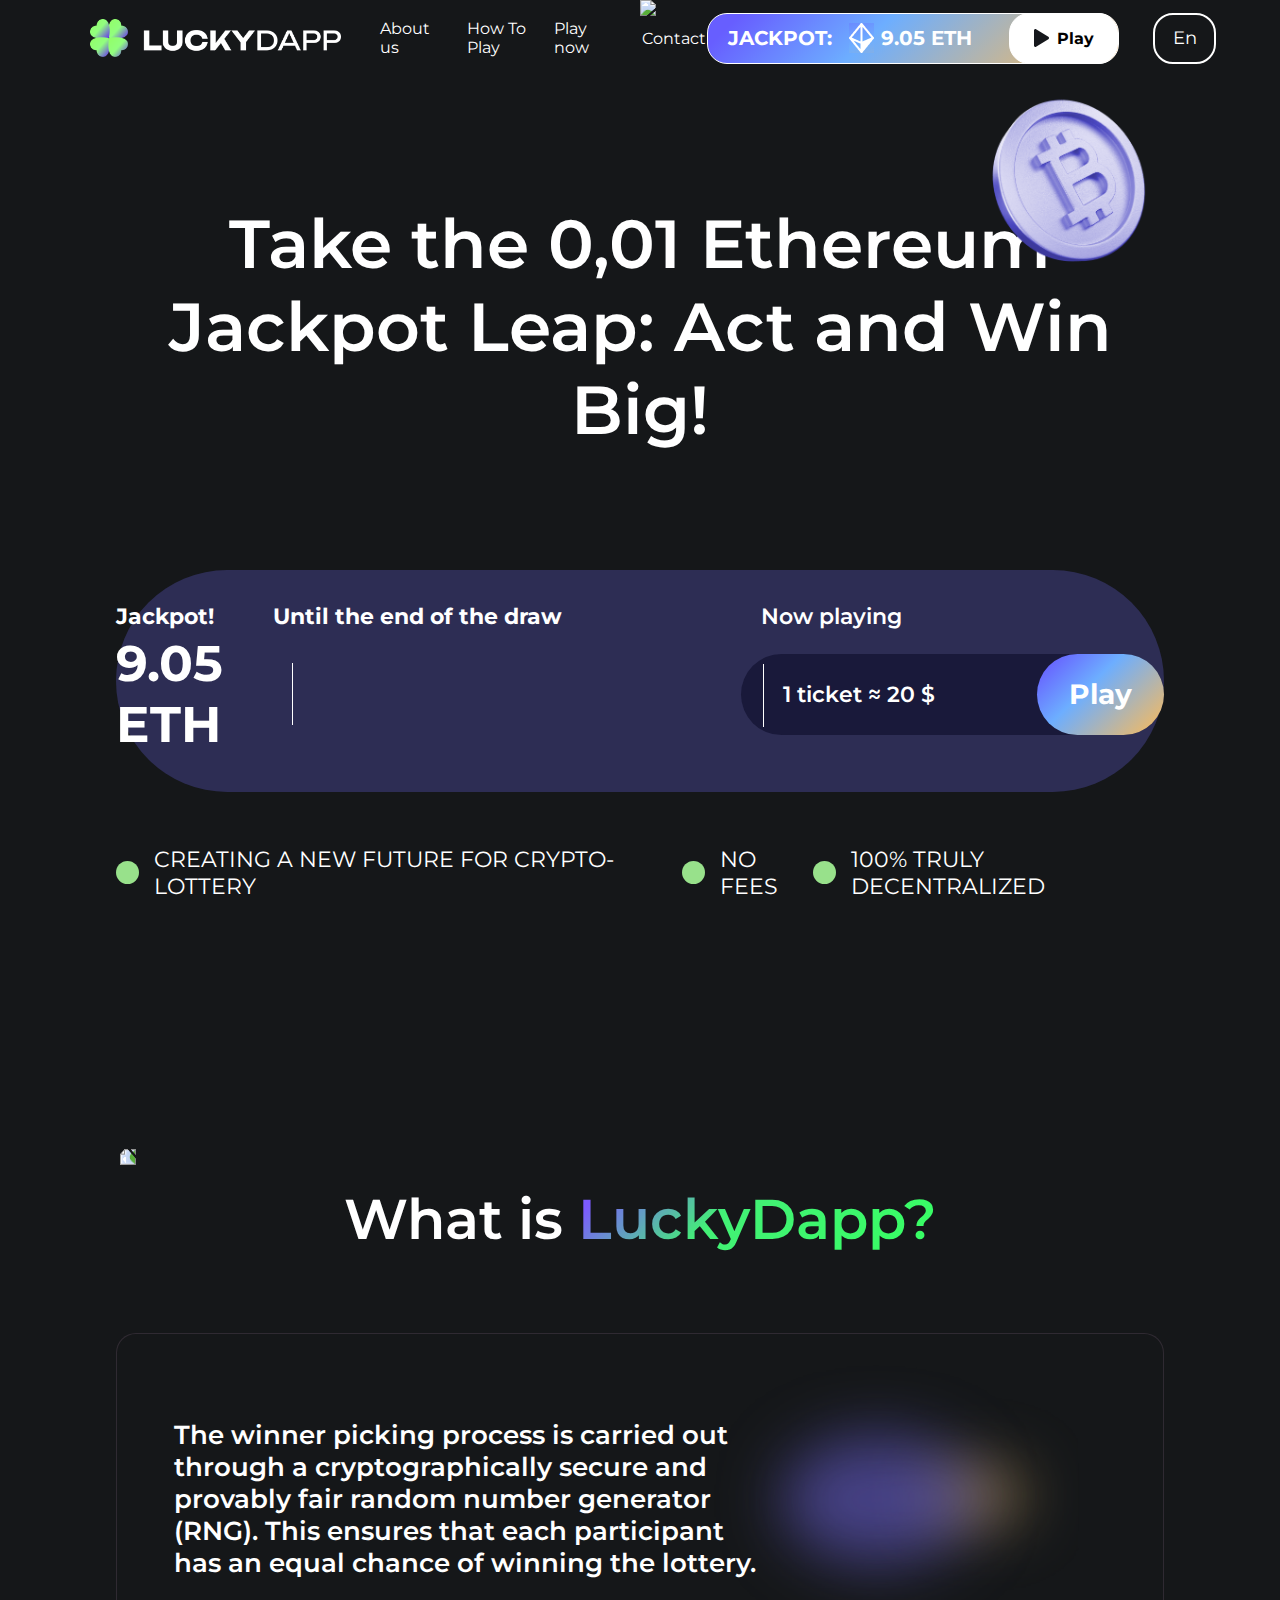
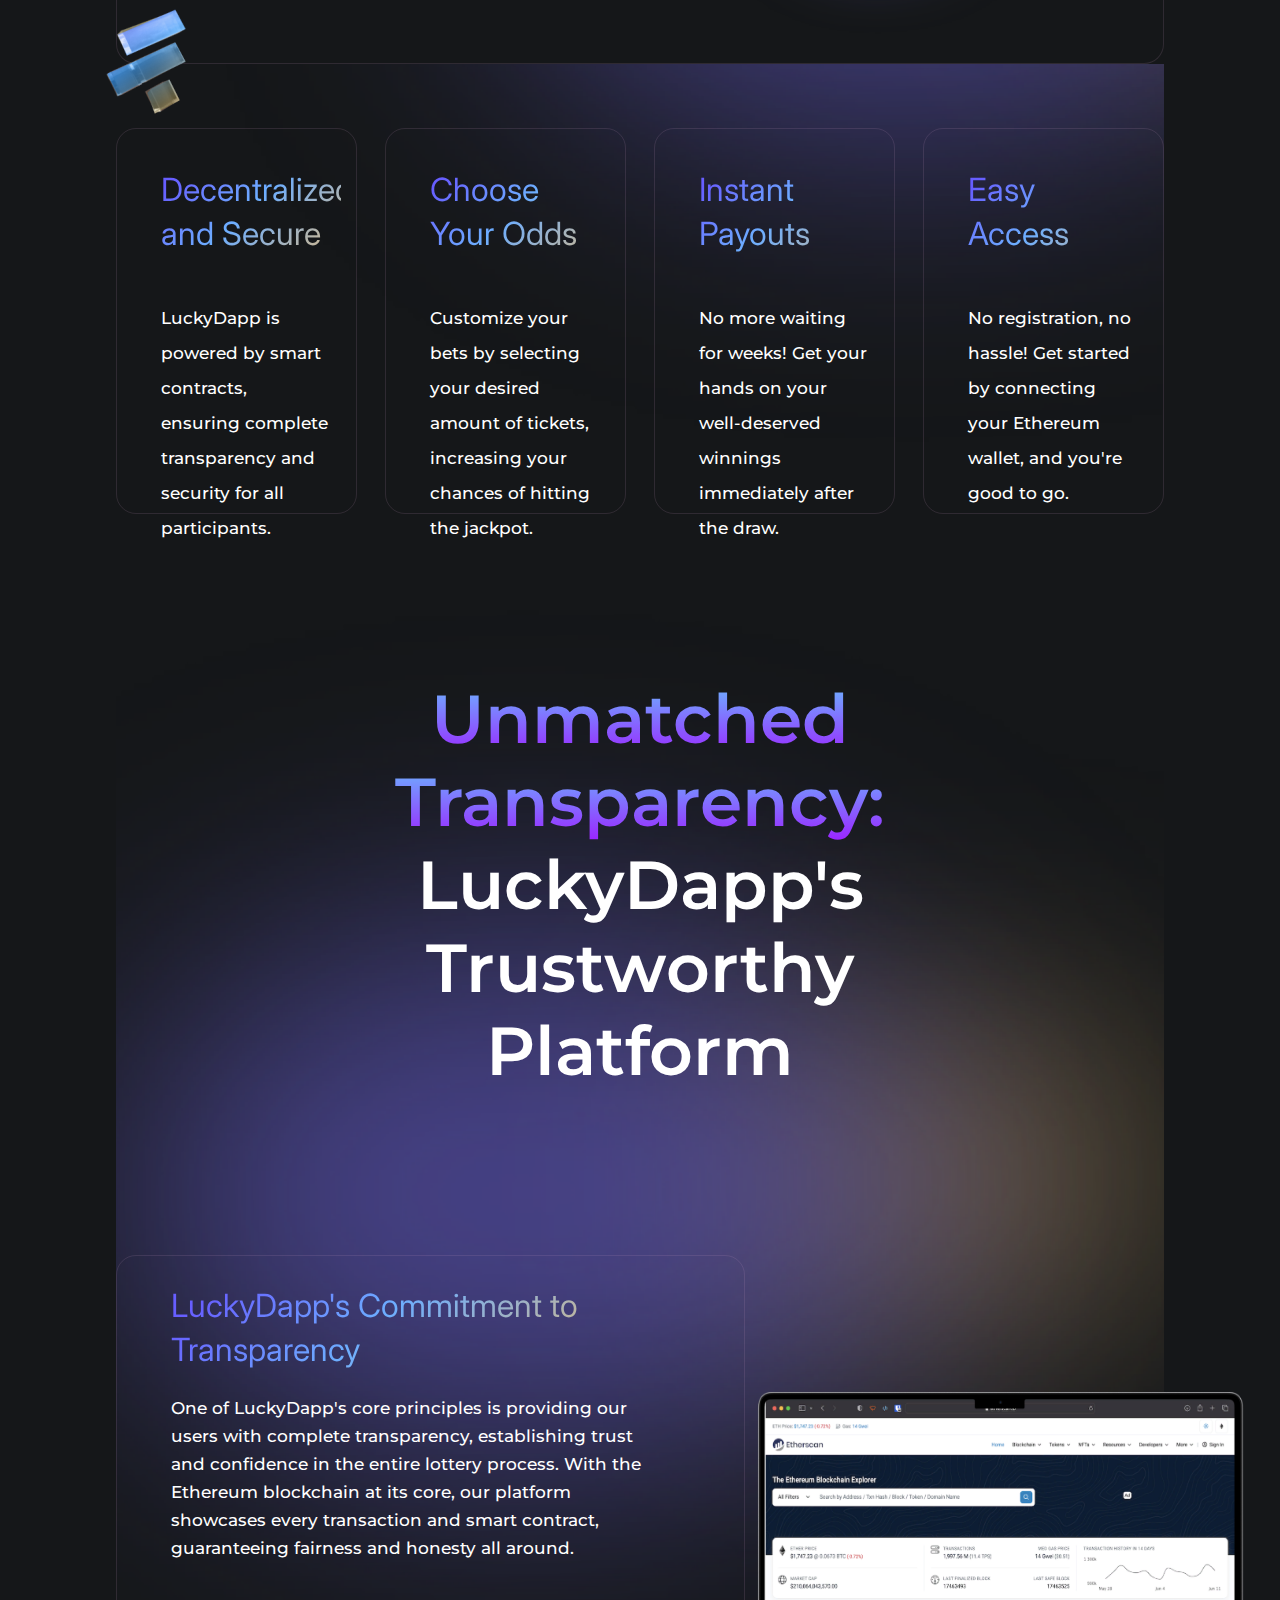
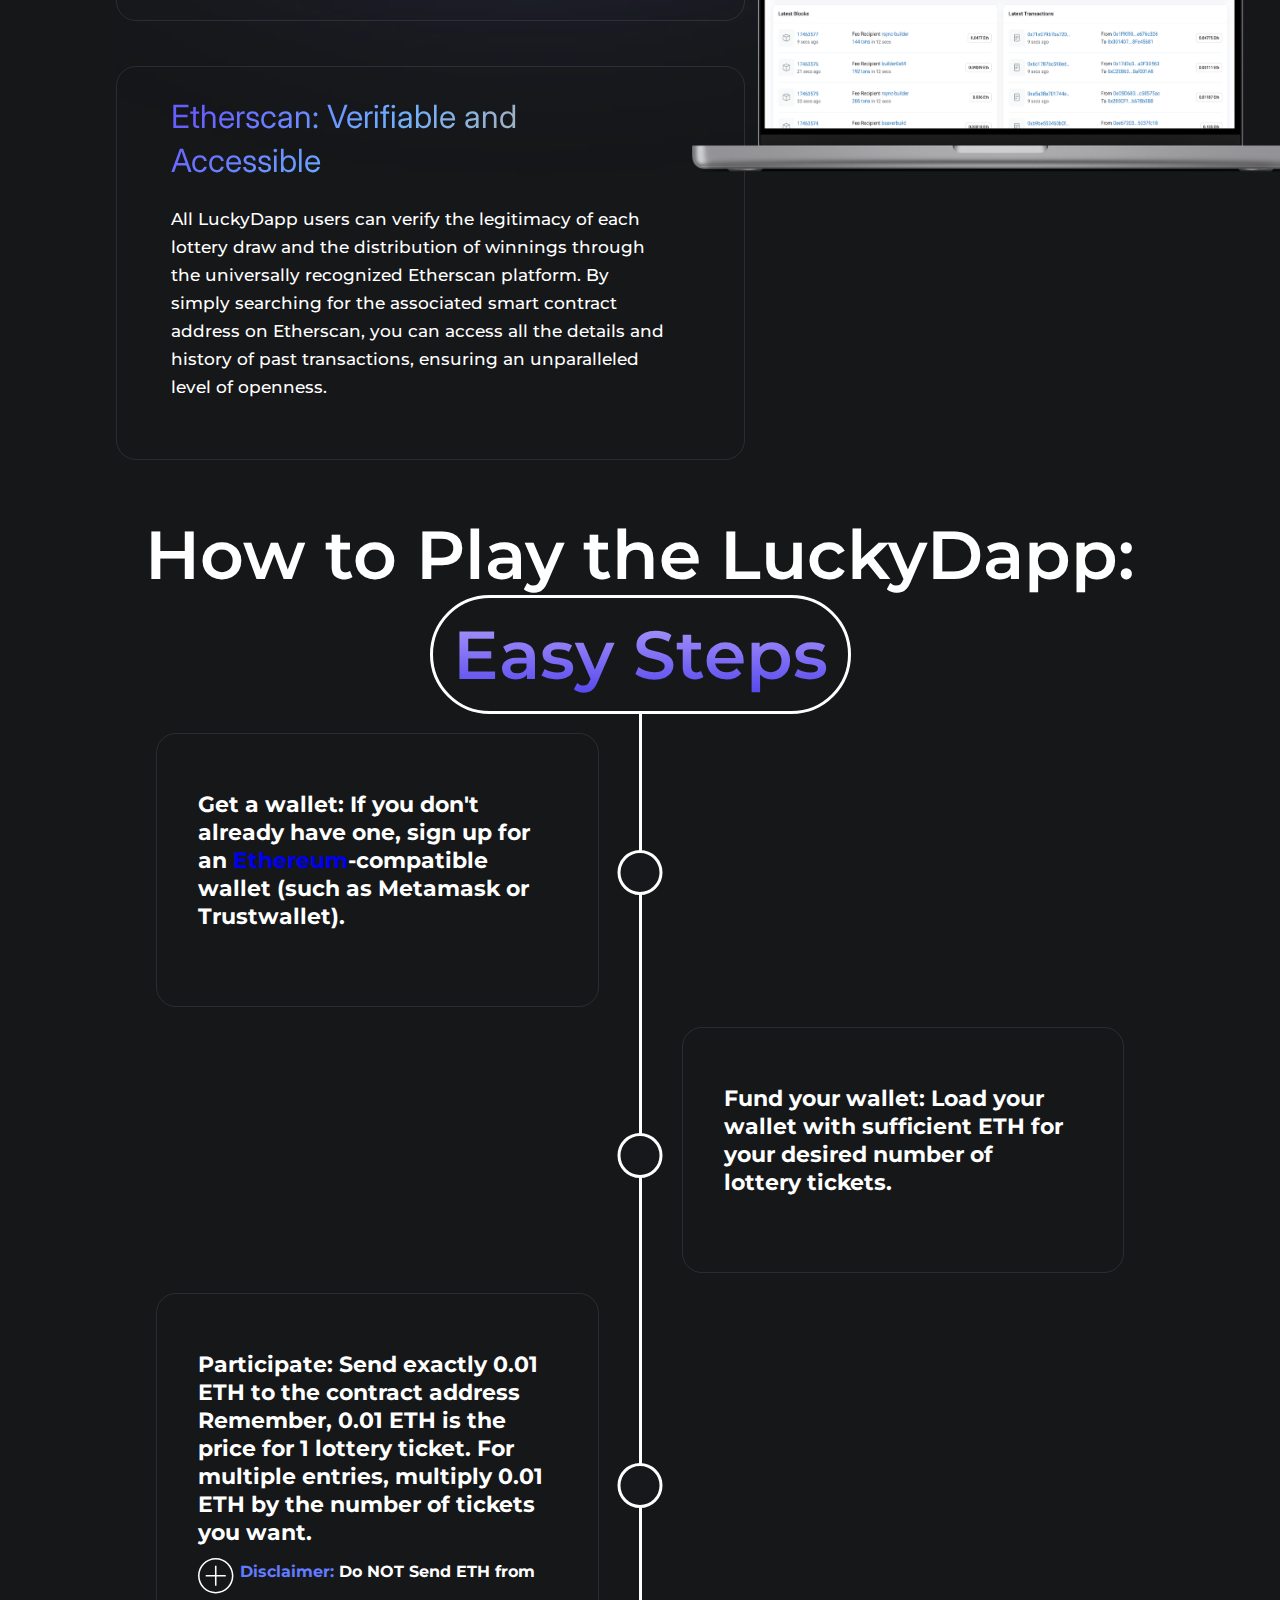
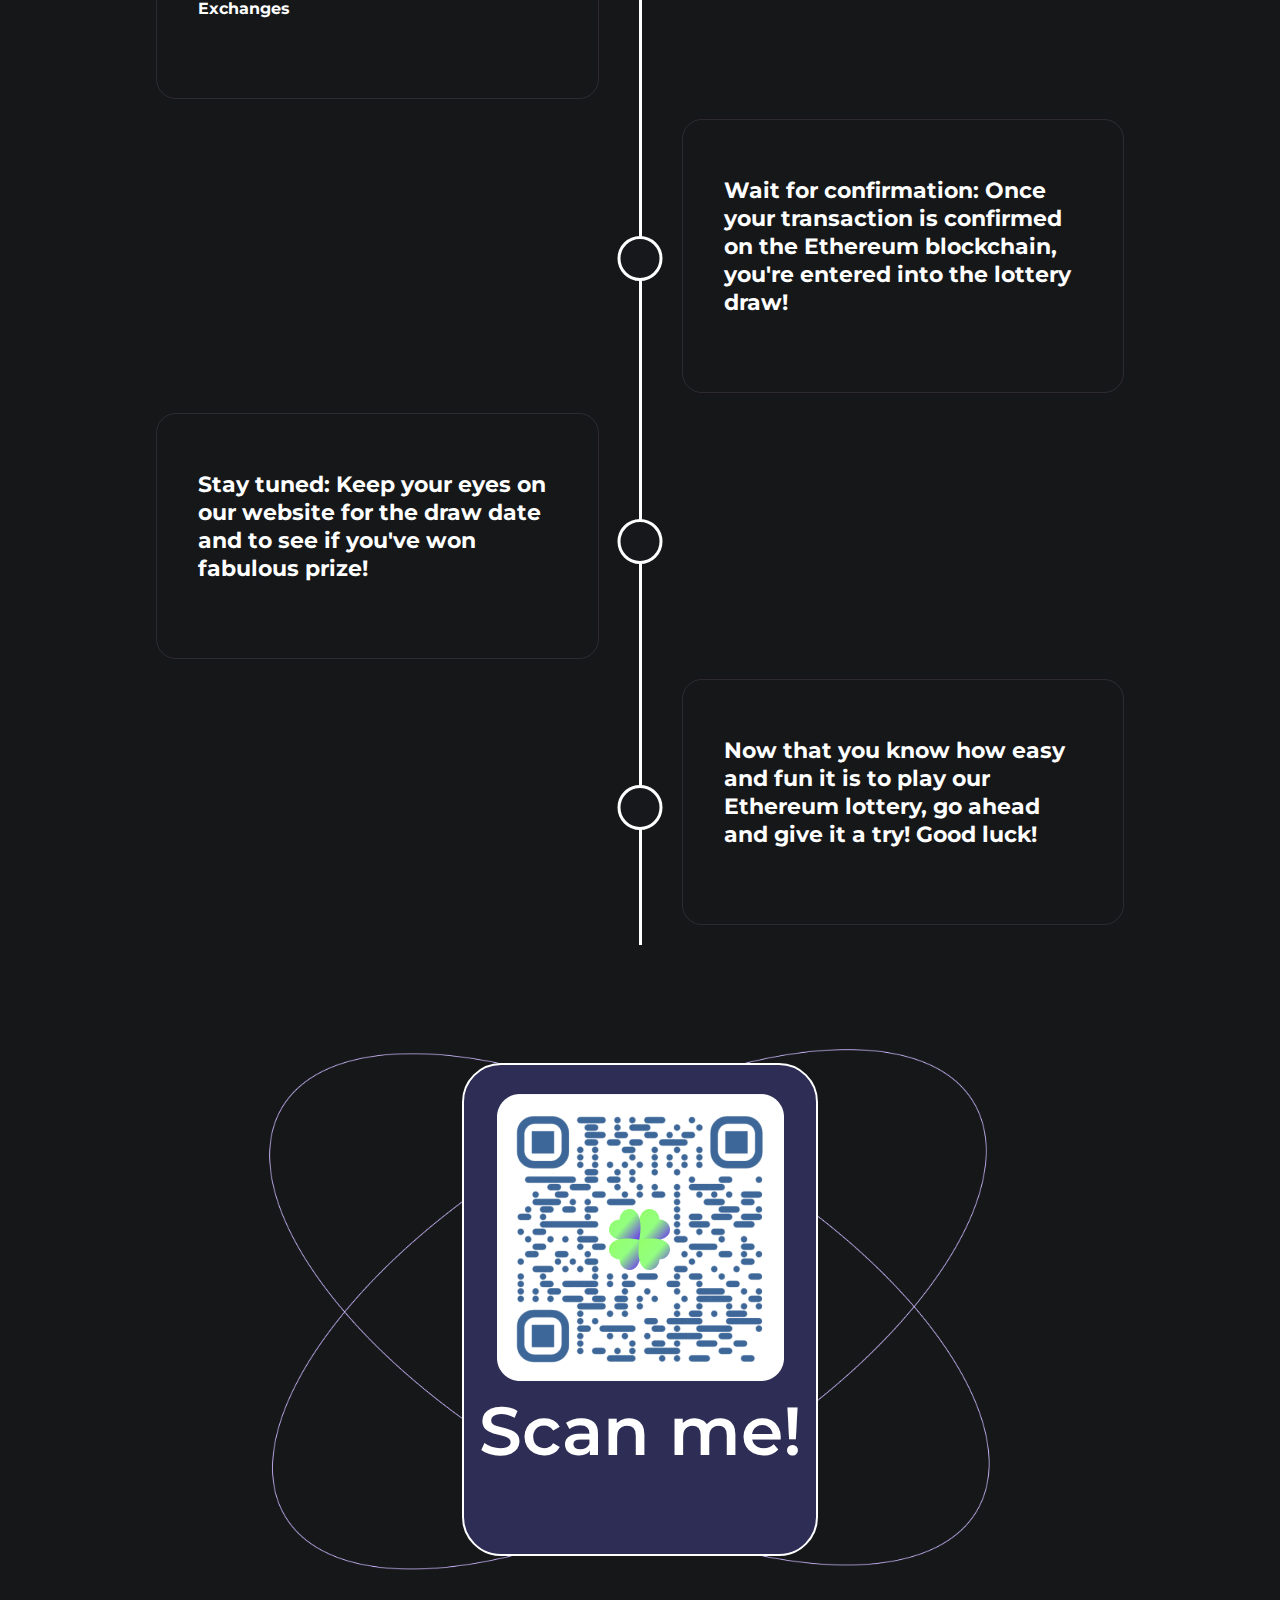
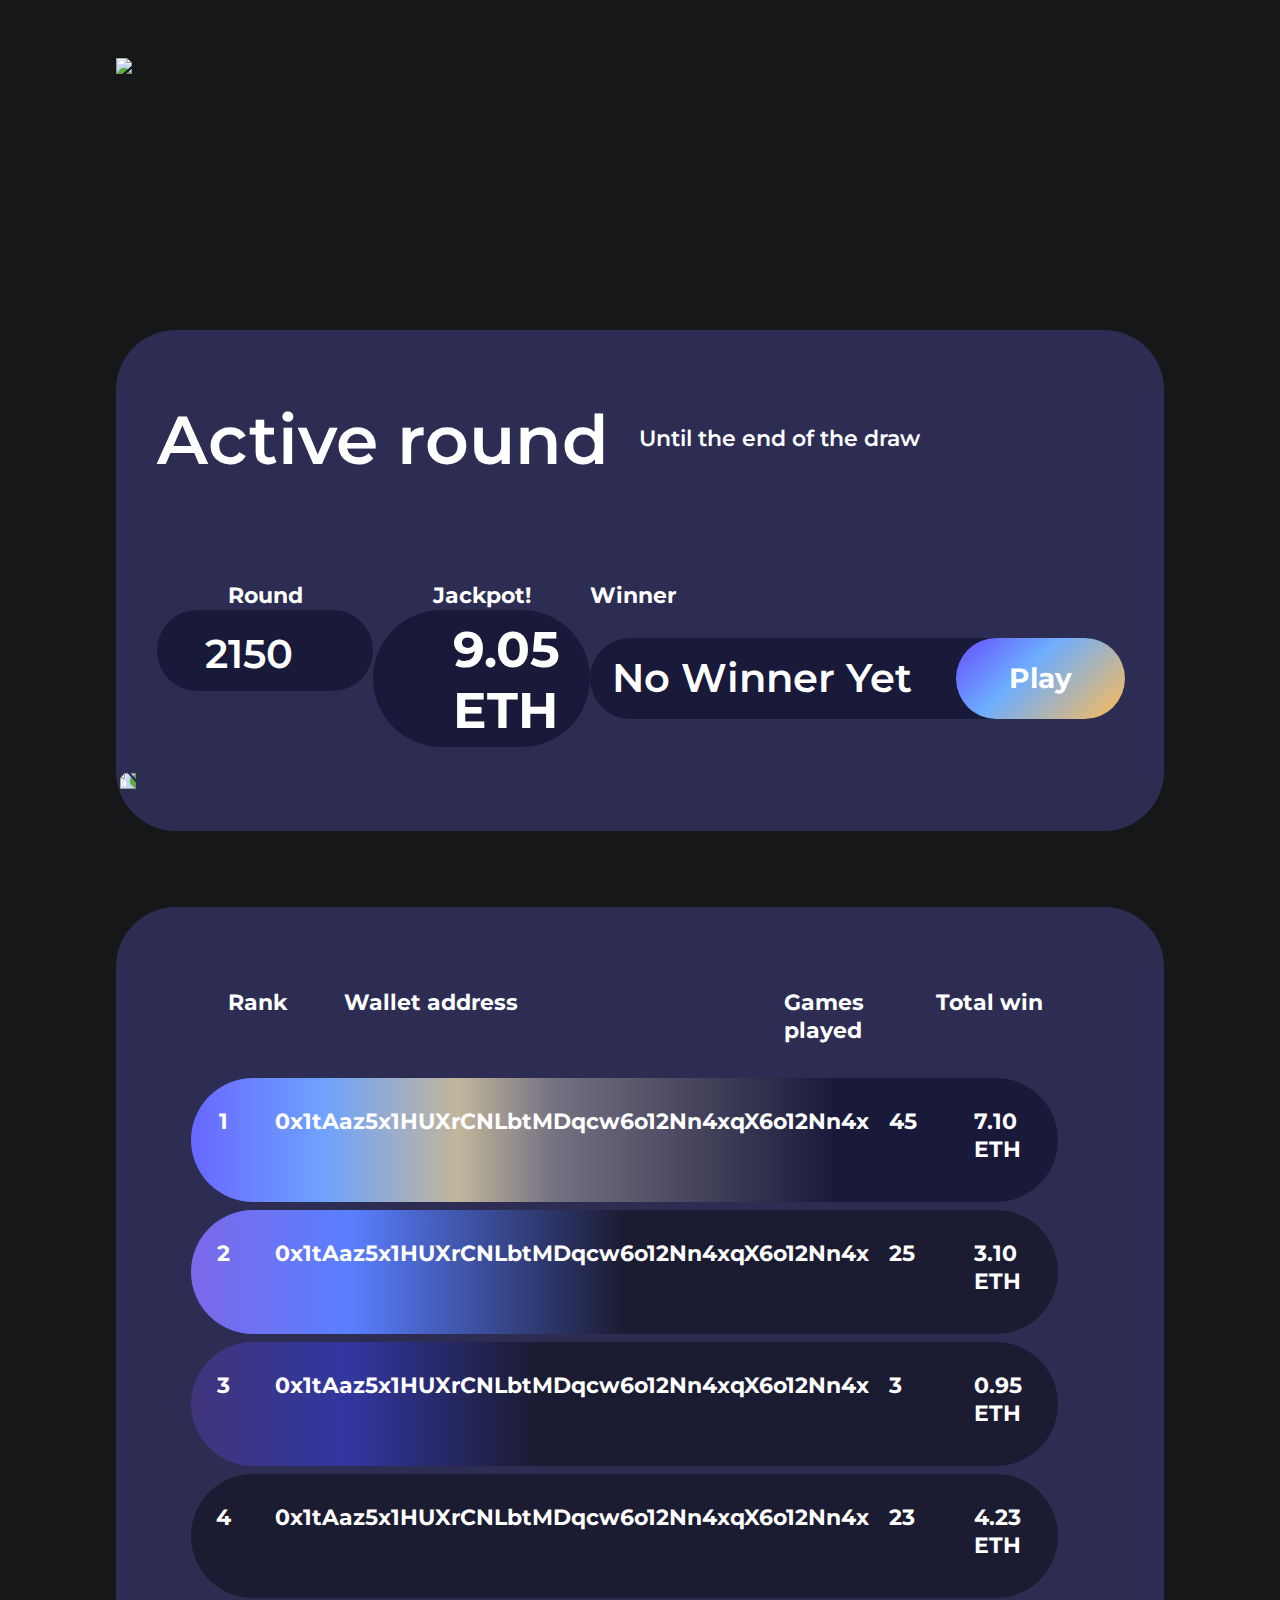
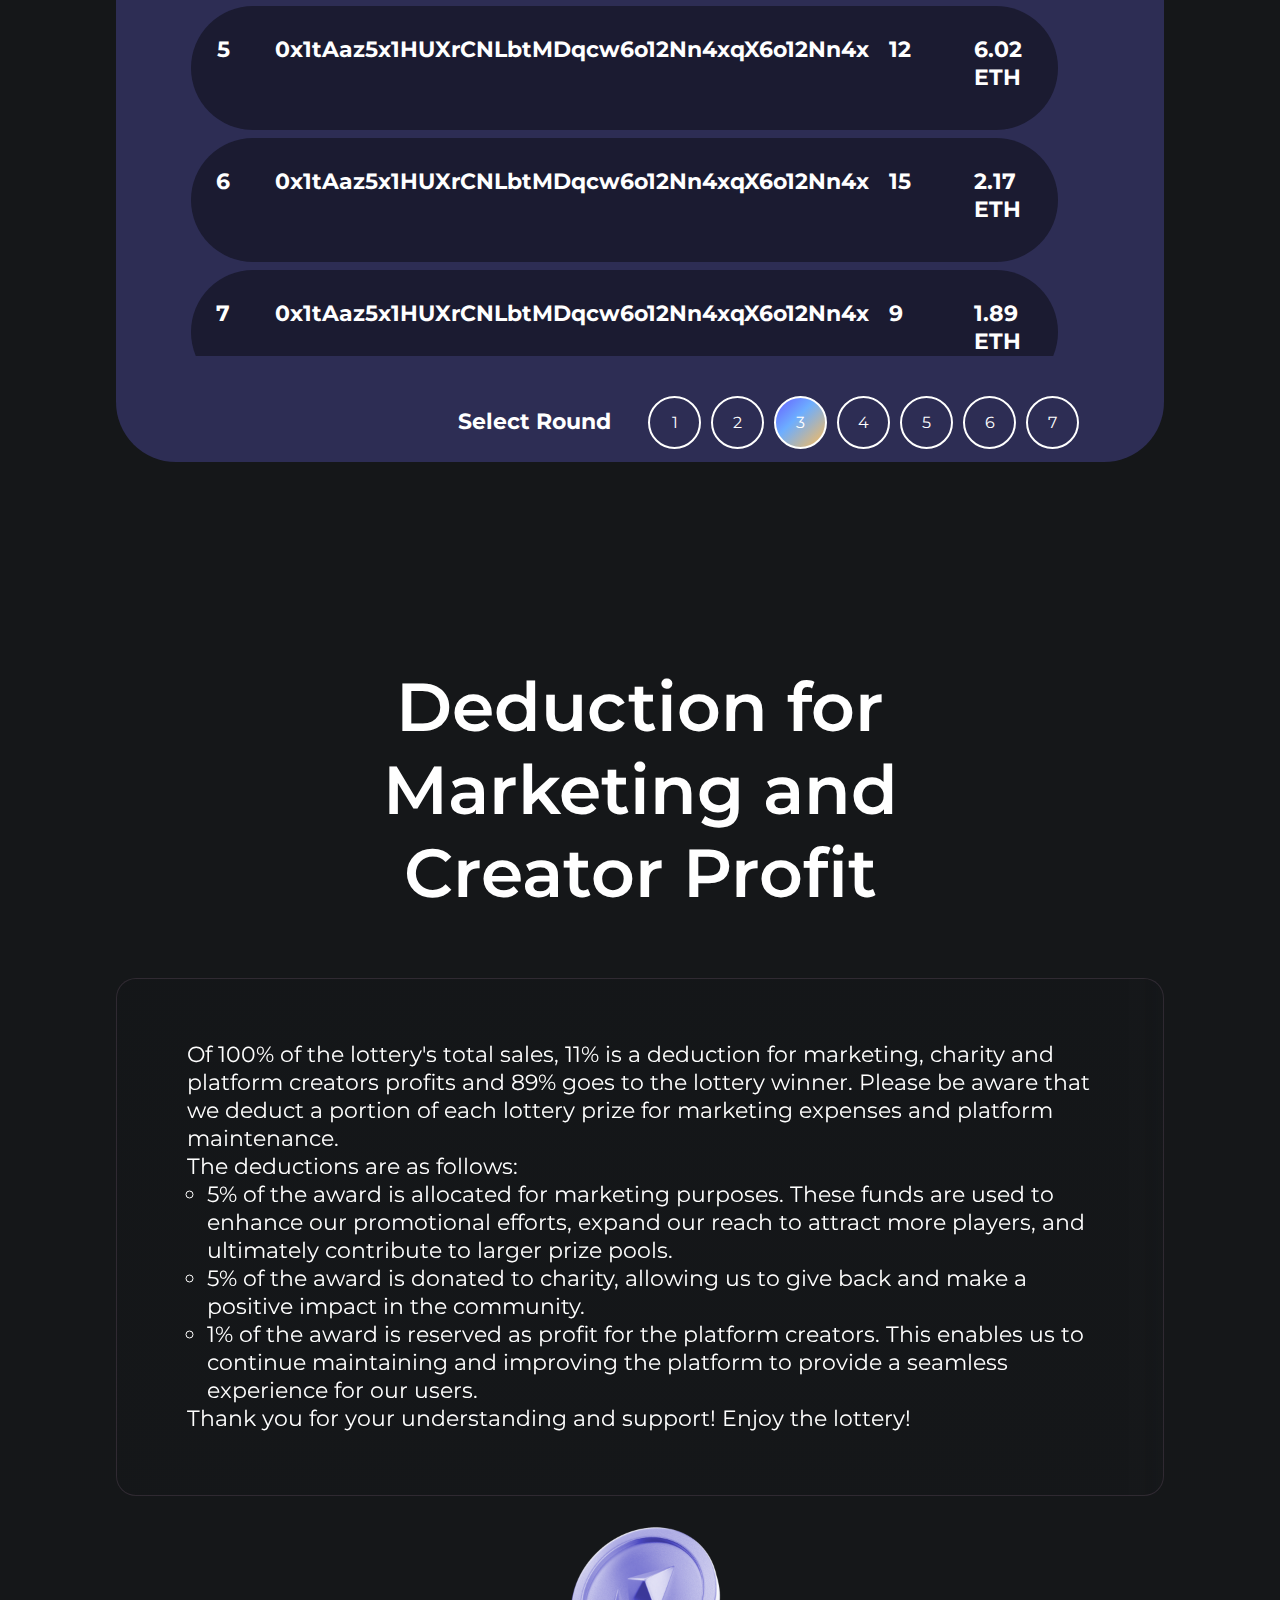
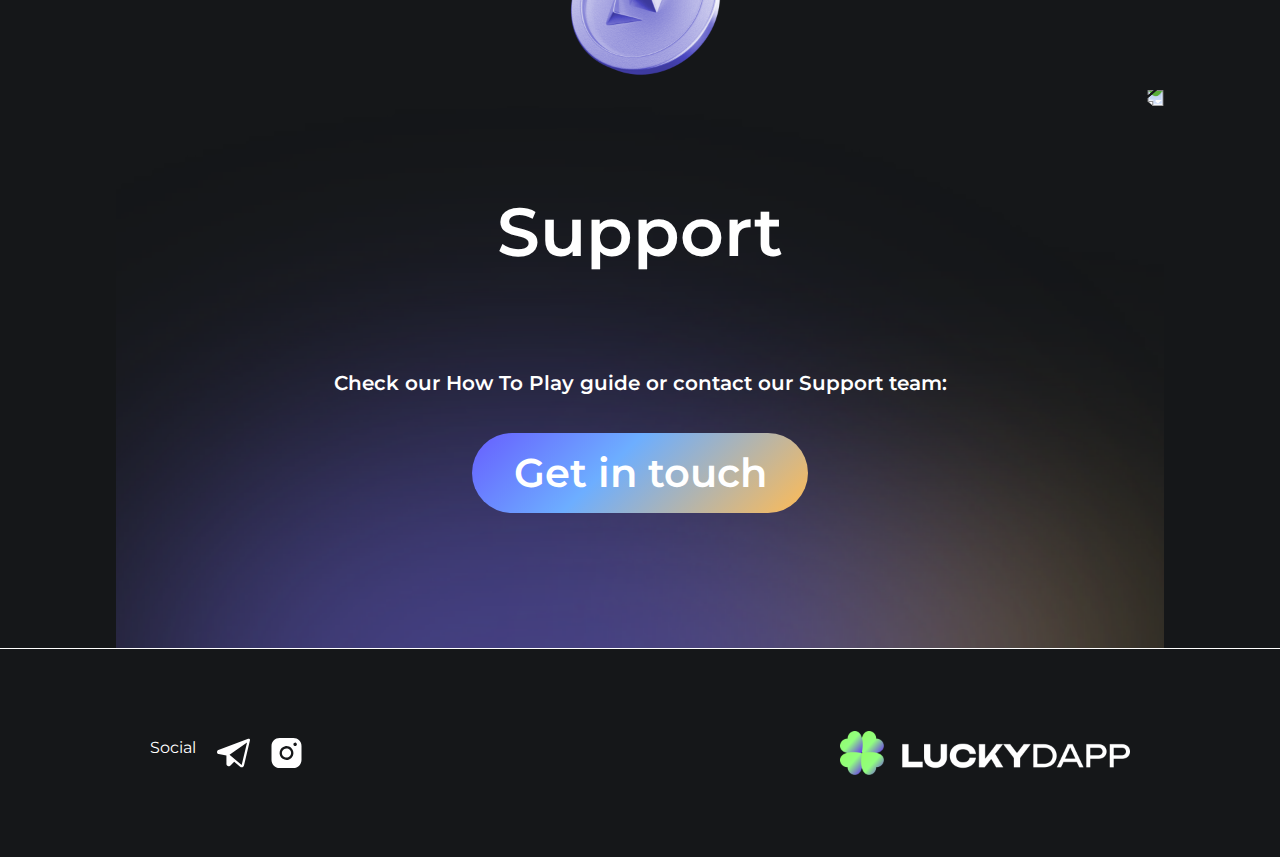
==== commit 5dbae76e: "upd" ====
--- a/index.html
+++ b/index.html
@@ -3,6 +3,7 @@
 <head>
   <meta charset="UTF-8">
   <title>Luckydapp</title>
+  <meta name="viewport" content="width=device-width, initial-scale=1">
   <link rel="stylesheet" href="reset.css" type="text/css">
   <link rel="stylesheet" href="styles.css" type="text/css">
   <link rel="preconnect" href="https://fonts.googleapis.com">
@@ -67,6 +68,15 @@
       </ul>
     </div>
   </div>
+  <div class="navbar-jackpot__item-mobile">
+    <span class="navbar-jackpot__item-jackpot">JACKPOT:</span>
+    <img src="img/jackpot-icon.png"/>
+    <span class="navbar-jackpot__item-price">9.05 ETH</span>
+    <button class="navbar-jackpot__item-play">
+      <img src="img/play-icon.svg"/>
+      Play
+    </button>
+  </div>
   <div class="body">
     <div class="header">
       <div class="header-title__wrap">
@@ -214,35 +224,71 @@
           <div class="timeline__paragraph">Fund your wallet: Load your wallet with sufficient ETH for your desired number of lottery tickets.</div>
         </div>
         <div class="timeline__component">
+          <div class="timeline__paragraph">
+            Participate: Send exactly 0.01 ETH to the contract address Remember, 0.01 ETH is the price for 1 lottery ticket. For multiple entries, multiply 0.01 ETH by the number of tickets you want.
+            <div class="timeline__paragraph-participate">
+              <img
+                class="timeline__paragraph-participate_icon"
+                src="img/plus-circle.svg"
+              />
+              <span>Disclaimer:</span>
+              Do NOT Send ETH from Exchanges
+            </div>
+          </div>
+        </div>
+        <div class="timeline__middle">
+          <div class="timeline__point"></div>
+        </div>
+        <div class="timeline__component">
+        </div>
+        <div class="timeline__component">
+        </div>
+        <div class="timeline__middle">
+          <div class="timeline__point"></div>
+        </div>
+        <div class="timeline__component">
+          <div class="timeline__paragraph">Wait for confirmation: Once your transaction is confirmed on the Ethereum blockchain, you're entered into the lottery draw!</div>
+        </div>
+        <div class="timeline__component">
+          <div class="timeline__paragraph">Stay tuned: Keep your eyes on our website for the draw date and to see if you've won fabulous prize!</div>
+        </div>
+        <div class="timeline__middle">
+          <div class="timeline__point"></div>
+        </div>
+        <div class="timeline__component">
+        </div>
+        <div class="timeline__component">
+        </div>
+        <div class="timeline__middle">
+          <div class="timeline__point"></div>
+        </div>
+        <div class="timeline__component">
+          <div class="timeline__paragraph">Now that you know how easy and fun it is to play our Ethereum lottery, go ahead and give it a try! Good luck!</div>
+        </div>
+      </div>
+      <div class="timeline-mobile">
+        <div class="timeline__component">
+          <div class="timeline__point"></div>
+          <div class="timeline__paragraph">Get a wallet: If you don't already have one, sign up for an <a href="https://ethereum.org/en/wallets/find-wallet/">Ethereum</a>-compatible wallet (such as Metamask or Trustwallet).</div>
+        </div>
+        <div class="timeline__component">
+          <div class="timeline__point"></div>
+          <div class="timeline__paragraph">Fund your wallet: Load your wallet with sufficient ETH for your desired number of lottery tickets.</div>
+        </div>
+        <div class="timeline__component">
+          <div class="timeline__point"></div>
           <div class="timeline__paragraph">Participate: Send exactly 0.01 ETH to the contract address Remember, 0.01 ETH is the price for 1 lottery ticket. For multiple entries, multiply 0.01 ETH by the number of tickets you want.</div>
         </div>
-        <div class="timeline__middle">
-          <div class="timeline__point"></div>
-        </div>
-        <div class="timeline__component">
-        </div>
-        <div class="timeline__component">
-        </div>
-        <div class="timeline__middle">
-          <div class="timeline__point"></div>
-        </div>
-        <div class="timeline__component">
+        <div class="timeline__component">
+          <div class="timeline__point"></div>
           <div class="timeline__paragraph">Wait for confirmation: Once your transaction is confirmed on the Ethereum blockchain, you're entered into the lottery draw!</div>
         </div>
         <div class="timeline__component">
+          <div class="timeline__point"></div>
           <div class="timeline__paragraph">Stay tuned: Keep your eyes on our website for the draw date and to see if you've won fabulous prize!</div>
         </div>
-        <div class="timeline__middle">
-          <div class="timeline__point"></div>
-        </div>
-        <div class="timeline__component">
-        </div>
-        <div class="timeline__component">
-        </div>
-        <div class="timeline__middle">
-          <div class="timeline__point"></div>
-        </div>
-        <div class="timeline__component">
+        <div class="timeline__component">
+          <div class="timeline__point"></div>
           <div class="timeline__paragraph">Now that you know how easy and fun it is to play our Ethereum lottery, go ahead and give it a try! Good luck!</div>
         </div>
       </div>
@@ -298,7 +344,7 @@
           <li class="players-table__header">
             <div class="players-table__header-item col-1 players-table__rank">Rank</div>
             <div class="players-table__header-item col-2">Wallet address</div>
-            <div class="players-table__header-item col-3">Games played</div>
+            <div class="players-table__header-item games-played col-3">Games played</div>
             <div class="players-table__header-item col-4">Total win</div>
           </li>
         </ul>
@@ -306,146 +352,147 @@
             <ul>
               <li class="players-table__body-row first-row">
                 <div class="players-table__body-item col-1 players-table__rank">1</div>
-                <div class="players-table__body-item col-2">0x1tAaz5x1HUXrCNLbtMDqcw6o12Nn4xqX6o12Nn4x</div>
-                <div class="players-table__body-item col-3">45</div>
+                <div class="players-table__body-item wallet-address col-2">0x1tAaz5x1HUXrCNLbtMDqcw6o12Nn4xqX6o12Nn4x</div>
+                <div class="players-table__body-item games-played col-3">45</div>
                 <div class="players-table__body-item col-4">7.10 ETH</div>
               </li>
               <li class="players-table__body-row second-row">
                 <div class="players-table__body-item col-1 players-table__rank">2</div>
-                <div class="players-table__body-item col-2">0x1tAaz5x1HUXrCNLbtMDqcw6o12Nn4xqX6o12Nn4x</div>
-                <div class="players-table__body-item col-3">25</div>
+                <div class="players-table__body-item wallet-address col-2">0x1tAaz5x1HUXrCNLbtMDqcw6o12Nn4xqX6o12Nn4x</div>
+                <div class="players-table__body-item games-played col-3">25</div>
                 <div class="players-table__body-item col-4">3.10 ETH</div>
               </li>
               <li class="players-table__body-row third-row">
                 <div class="players-table__body-item col-1 players-table__rank">3</div>
-                <div class="players-table__body-item col-2">0x1tAaz5x1HUXrCNLbtMDqcw6o12Nn4xqX6o12Nn4x</div>
-                <div class="players-table__body-item col-3">3</div>
+                <div class="players-table__body-item wallet-address col-2">0x1tAaz5x1HUXrCNLbtMDqcw6o12Nn4xqX6o12Nn4x</div>
+                <div class="players-table__body-item games-played col-3">3</div>
                 <div class="players-table__body-item col-4">0.95 ETH</div>
               </li>
               <li class="players-table__body-row">
                 <div class="players-table__body-item col-1 players-table__rank">4</div>
-                <div class="players-table__body-item col-2">0x1tAaz5x1HUXrCNLbtMDqcw6o12Nn4xqX6o12Nn4x</div>
-                <div class="players-table__body-item col-3">23</div>
+                <div class="players-table__body-item wallet-address col-2">0x1tAaz5x1HUXrCNLbtMDqcw6o12Nn4xqX6o12Nn4x</div>
+                <div class="players-table__body-item games-played col-3">23</div>
                 <div class="players-table__body-item col-4">4.23 ETH</div>
               </li>
               <li class="players-table__body-row">
                 <div class="players-table__body-item col-1 players-table__rank">5</div>
-                <div class="players-table__body-item col-2">0x1tAaz5x1HUXrCNLbtMDqcw6o12Nn4xqX6o12Nn4x</div>
-                <div class="players-table__body-item col-3">12</div>
+                <div class="players-table__body-item wallet-address col-2">0x1tAaz5x1HUXrCNLbtMDqcw6o12Nn4xqX6o12Nn4x</div>
+                <div class="players-table__body-item games-played col-3">12</div>
                 <div class="players-table__body-item col-4">6.02 ETH</div>
               </li>
               <li class="players-table__body-row">
                 <div class="players-table__body-item col-1 players-table__rank">6</div>
-                <div class="players-table__body-item col-2">0x1tAaz5x1HUXrCNLbtMDqcw6o12Nn4xqX6o12Nn4x</div>
-                <div class="players-table__body-item col-3">15</div>
+                <div class="players-table__body-item wallet-address col-2">0x1tAaz5x1HUXrCNLbtMDqcw6o12Nn4xqX6o12Nn4x</div>
+                <div class="players-table__body-item games-played col-3">15</div>
                 <div class="players-table__body-item col-4">2.17 ETH</div>
               </li>
               <li class="players-table__body-row">
                 <div class="players-table__body-item col-1 players-table__rank">7</div>
-                <div class="players-table__body-item col-2">0x1tAaz5x1HUXrCNLbtMDqcw6o12Nn4xqX6o12Nn4x</div>
-                <div class="players-table__body-item col-3">9</div>
+                <div class="players-table__body-item wallet-address col-2">0x1tAaz5x1HUXrCNLbtMDqcw6o12Nn4xqX6o12Nn4x</div>
+                <div class="players-table__body-item games-played col-3">9</div>
                 <div class="players-table__body-item col-4">1.89 ETH</div>
               </li>
               <li class="players-table__body-row">
                 <div class="players-table__body-item col-1 players-table__rank">8</div>
-                <div class="players-table__body-item col-2">0x1tAaz5x1HUXrCNLbtMDqcw6o12Nn4xqX6o12Nn4x</div>
-                <div class="players-table__body-item col-3">39</div>
+                <div class="players-table__body-item wallet-address col-2">0x1tAaz5x1HUXrCNLbtMDqcw6o12Nn4xqX6o12Nn4x</div>
+                <div class="players-table__body-item games-played col-3">39</div>
                 <div class="players-table__body-item col-4">5.21 ETH</div>
               </li>
               <li class="players-table__body-row">
                 <div class="players-table__body-item col-1 players-table__rank">9</div>
-                <div class="players-table__body-item col-2">0x1tAaz5x1HUXrCNLbtMDqcw6o12Nn4xqX6o12Nn4x</div>
-                <div class="players-table__body-item col-3">1</div>
+                <div class="players-table__body-item wallet-address col-2">0x1tAaz5x1HUXrCNLbtMDqcw6o12Nn4xqX6o12Nn4x</div>
+                <div class="players-table__body-item games-played col-3">1</div>
                 <div class="players-table__body-item col-4">3.10 ETH</div>
               </li>
               <li class="players-table__body-row">
                 <div class="players-table__body-item col-1 players-table__rank">10</div>
-                <div class="players-table__body-item col-2">0x1tAaz5x1HUXrCNLbtMDqcw6o12Nn4xqX6o12Nn4x</div>
-                <div class="players-table__body-item col-3">13</div>
+                <div class="players-table__body-item wallet-address col-2">0x1tAaz5x1HUXrCNLbtMDqcw6o12Nn4xqX6o12Nn4x</div>
+                <div class="players-table__body-item games-played col-3">13</div>
                 <div class="players-table__body-item col-4">3.10 ETH</div>
               </li>
               <li class="players-table__body-row">
                 <div class="players-table__body-item col-1 players-table__rank">11</div>
-                <div class="players-table__body-item col-2">0x1tAaz5x1HUXrCNLbtMDqcw6o12Nn4xqX6o12Nn4x</div>
-                <div class="players-table__body-item col-3">13</div>
+                <div class="players-table__body-item wallet-address col-2">0x1tAaz5x1HUXrCNLbtMDqcw6o12Nn4xqX6o12Nn4x</div>
+                <div class="players-table__body-item games-played col-3">13</div>
                 <div class="players-table__body-item col-4">3.10 ETH</div>
               </li>
               <li class="players-table__body-row">
                 <div class="players-table__body-item col-1 players-table__rank">12</div>
-                <div class="players-table__body-item col-2">0x1tAaz5x1HUXrCNLbtMDqcw6o12Nn4xqX6o12Nn4x</div>
-                <div class="players-table__body-item col-3">13</div>
+                <div class="players-table__body-item wallet-address col-2">0x1tAaz5x1HUXrCNLbtMDqcw6o12Nn4xqX6o12Nn4x</div>
+                <div class="players-table__body-item games-played col-3">13</div>
                 <div class="players-table__body-item col-4">3.10 ETH</div>
               </li>
               <li class="players-table__body-row">
                 <div class="players-table__body-item col-1 players-table__rank">13</div>
-                <div class="players-table__body-item col-2">0x1tAaz5x1HUXrCNLbtMDqcw6o12Nn4xqX6o12Nn4x</div>
-                <div class="players-table__body-item col-3">13</div>
+                <div class="players-table__body-item wallet-address col-2">0x1tAaz5x1HUXrCNLbtMDqcw6o12Nn4xqX6o12Nn4x</div>
+                <div class="players-table__body-item games-played col-3">13</div>
                 <div class="players-table__body-item col-4">3.10 ETH</div>
               </li>
               <li class="players-table__body-row">
                 <div class="players-table__body-item col-1 players-table__rank">14</div>
-                <div class="players-table__body-item col-2">0x1tAaz5x1HUXrCNLbtMDqcw6o12Nn4xqX6o12Nn4x</div>
-                <div class="players-table__body-item col-3">13</div>
+                <div class="players-table__body-item wallet-address col-2">0x1tAaz5x1HUXrCNLbtMDqcw6o12Nn4xqX6o12Nn4x</div>
+                <div class="players-table__body-item games-played col-3">13</div>
                 <div class="players-table__body-item col-4">3.10 ETH</div>
               </li>
               <li class="players-table__body-row">
                 <div class="players-table__body-item col-1 players-table__rank">15</div>
-                <div class="players-table__body-item col-2">0x1tAaz5x1HUXrCNLbtMDqcw6o12Nn4xqX6o12Nn4x</div>
-                <div class="players-table__body-item col-3">13</div>
+                <div class="players-table__body-item wallet-address col-2">0x1tAaz5x1HUXrCNLbtMDqcw6o12Nn4xqX6o12Nn4x</div>
+                <div class="players-table__body-item games-played col-3">13</div>
                 <div class="players-table__body-item col-4">3.10 ETH</div>
               </li>
               <li class="players-table__body-row">
                 <div class="players-table__body-item col-1 players-table__rank">16</div>
-                <div class="players-table__body-item col-2">0x1tAaz5x1HUXrCNLbtMDqcw6o12Nn4xqX6o12Nn4x</div>
-                <div class="players-table__body-item col-3">13</div>
+                <div class="players-table__body-item wallet-address col-2">0x1tAaz5x1HUXrCNLbtMDqcw6o12Nn4xqX6o12Nn4x</div>
+                <div class="players-table__body-item games-played col-3">13</div>
                 <div class="players-table__body-item col-4">3.10 ETH</div>
               </li>
               <li class="players-table__body-row">
                 <div class="players-table__body-item col-1 players-table__rank">17</div>
-                <div class="players-table__body-item col-2">0x1tAaz5x1HUXrCNLbtMDqcw6o12Nn4xqX6o12Nn4x</div>
-                <div class="players-table__body-item col-3">13</div>
+                <div class="players-table__body-item wallet-address col-2">0x1tAaz5x1HUXrCNLbtMDqcw6o12Nn4xqX6o12Nn4x</div>
+                <div class="players-table__body-item games-played col-3">13</div>
                 <div class="players-table__body-item col-4">3.10 ETH</div>
               </li>
               <li class="players-table__body-row">
                 <div class="players-table__body-item col-1 players-table__rank">18</div>
-                <div class="players-table__body-item col-2">0x1tAaz5x1HUXrCNLbtMDqcw6o12Nn4xqX6o12Nn4x</div>
-                <div class="players-table__body-item col-3">13</div>
+                <div class="players-table__body-item wallet-address col-2">0x1tAaz5x1HUXrCNLbtMDqcw6o12Nn4xqX6o12Nn4x</div>
+                <div class="players-table__body-item games-played col-3">13</div>
                 <div class="players-table__body-item col-4">3.10 ETH</div>
               </li>
               <li class="players-table__body-row">
                 <div class="players-table__body-item col-1 players-table__rank">19</div>
-                <div class="players-table__body-item col-2">0x1tAaz5x1HUXrCNLbtMDqcw6o12Nn4xqX6o12Nn4x</div>
-                <div class="players-table__body-item col-3">13</div>
+                <div class="players-table__body-item wallet-address col-2">0x1tAaz5x1HUXrCNLbtMDqcw6o12Nn4xqX6o12Nn4x</div>
+                <div class="players-table__body-item games-played col-3">13</div>
                 <div class="players-table__body-item col-4">3.10 ETH</div>
               </li>
               <li class="players-table__body-row">
                 <div class="players-table__body-item col-1 players-table__rank">20</div>
-                <div class="players-table__body-item col-2">0x1tAaz5x1HUXrCNLbtMDqcw6o12Nn4xqX6o12Nn4x</div>
-                <div class="players-table__body-item col-3">13</div>
+                <div class="players-table__body-item wallet-address col-2">0x1tAaz5x1HUXrCNLbtMDqcw6o12Nn4xqX6o12Nn4x</div>
+                <div class="players-table__body-item games-played col-3">13</div>
                 <div class="players-table__body-item col-4">3.10 ETH</div>
               </li>
               <li class="players-table__body-row">
                 <div class="players-table__body-item col-1 players-table__rank">21</div>
-                <div class="players-table__body-item col-2">0x1tAaz5x1HUXrCNLbtMDqcw6o12Nn4xqX6o12Nn4x</div>
-                <div class="players-table__body-item col-3">13</div>
+                <div class="players-table__body-item wallet-address col-2">0x1tAaz5x1HUXrCNLbtMDqcw6o12Nn4xqX6o12Nn4x</div>
+                <div class="players-table__body-item games-played col-3">13</div>
                 <div class="players-table__body-item col-4">3.10 ETH</div>
               </li>
               <li class="players-table__body-row">
                 <div class="players-table__body-item col-1 players-table__rank">22</div>
-                <div class="players-table__body-item col-2">0x1tAaz5x1HUXrCNLbtMDqcw6o12Nn4xqX6o12Nn4x</div>
-                <div class="players-table__body-item col-3">13</div>
+                <div class="players-table__body-item wallet-address col-2">0x1tAaz5x1HUXrCNLbtMDqcw6o12Nn4xqX6o12Nn4x</div>
+                <div class="players-table__body-item games-played col-3">13</div>
                 <div class="players-table__body-item col-4">3.10 ETH</div>
               </li>
               <li class="players-table__body-row">
                 <div class="players-table__body-item col-1 players-table__rank">23</div>
-                <div class="players-table__body-item col-2">0x1tAaz5x1HUXrCNLbtMDqcw6o12Nn4xqX6o12Nn4x</div>
-                <div class="players-table__body-item col-3">13</div>
+                <div class="players-table__body-item wallet-address col-2">0x1tAaz5x1HUXrCNLbtMDqcw6o12Nn4xqX6o12Nn4x</div>
+                <div class="players-table__body-item games-played col-3">13</div>
                 <div class="players-table__body-item col-4">3.10 ETH</div>
               </li>
             </ul>
           </div>
         <div class="players-table__footer">
           <span class="players-table__footer-title">Select Round</span>
+          <div class="players-table__footer-pagination-wrap">
           <button class="players-table__footer-pagination">1</button>
           <button class="players-table__footer-pagination">2</button>
           <button class="players-table__footer-pagination btn">3</button>
@@ -453,6 +500,7 @@
           <button class="players-table__footer-pagination">5</button>
           <button class="players-table__footer-pagination">6</button>
           <button class="players-table__footer-pagination">7</button>
+          </div>
         </div>
       </div>
     </div>
--- a/styles.css
+++ b/styles.css
@@ -7,6 +7,10 @@
 
 .wrap {
   position: relative;
+}
+
+.timeline-mobile {
+  display: none;
 }
 
 .bg-circle__top {
@@ -97,6 +101,10 @@
   justify-content: space-between;
   align-items: center;
   background-image: linear-gradient(136deg, #675EFF 7.28%, #6DAEFF 40.46%, #FFBB54 100%, #FFC46B 100%);
+}
+
+.navbar-jackpot__item-mobile {
+  display: none;
 }
 
 .navbar-jackpot__item span {
@@ -638,6 +646,23 @@
   line-height: 28px;
 }
 
+.timeline__paragraph-participate {
+  padding-top: 11px;
+  font-size: 16px;
+  font-style: normal;
+  font-weight: 700;
+  line-height: 28px;
+}
+
+.timeline__paragraph-participate span {
+  color: #637CFF;
+}
+
+.timeline__paragraph-participate_icon {
+  width: 37px;
+  height: 37px;
+}
+
 .players {
   padding-top: 256px;
 }
@@ -853,6 +878,9 @@
   padding-right: 20px;
 }
 
+.players-table__footer-pagination-wrap {
+  display: flex;
+}
 .players-table__rank {
   text-align: center;
 }
@@ -1017,15 +1045,22 @@
   align-items: center;
 }
 
+.footer-content__social {
+  display: flex;
+  align-self: center;
+}
+
+.footer-content__social img {
+  width: 33px;
+  height: 30px;
+  margin-right: 20px;
+}
+
 .footer-content__logo {
   width: 290px;
 }
 
 .footer-content__social span {
-  padding-right: 21px;
-}
-
-.footer-content__social img {
   padding-right: 21px;
 }
 
@@ -1097,6 +1132,18 @@
   }
   100%{
     background-size: 40%;
+  }
+}
+
+@keyframes gradient3 {
+  0%{
+    background-size: 60%;
+  }
+  50%{
+    background-size: 80%;
+  }
+  100%{
+    background-size: 60%;
   }
 }
 
@@ -1509,6 +1556,585 @@
   .navbar {
     padding: 16px 57px 0 57px;
   }
-}
-
-
+
+  .body {
+    padding: 0 57px;
+  }
+
+  .navbar-jackpot__item {
+    width: 300px;
+  }
+
+  .navbar-jackpot__item span {
+    font-size: 14px;
+  }
+
+  .navbar-jackpot__item-play {
+    margin-left: 20px;
+    width: 78px;
+  }
+
+  .navbar-jackpot__item img {
+    width: 19px;
+  }
+
+  .navbar-jackpot__item-play img {
+    width: 11px;
+  }
+
+  .header {
+    padding-top: 83px;
+  }
+
+  .header-text {
+    font-size: 30px;
+    padding-bottom: 35px;
+    max-width: 500px;
+  }
+
+  .header-title__img {
+    width: 81px;
+    height: 81px;
+    top: -60%;
+  }
+
+  .header-jackpot__timer {
+    order: 1;
+    flex-basis: 70%;
+    padding-top: 20px;
+    height: fit-content;
+  }
+
+  .header-jackpot__eth, .header-jackpot__play {
+    order: 2;
+  }
+
+  .header-jackpot__wrap {
+    flex-wrap: wrap;
+    border-radius: 50px;
+    height: 255px;
+  }
+
+  .header-jackpot__timer-info:after {
+    display: none;
+  }
+
+  .header-jackpot__eth-info > div:last-child:after {
+    height: 40%;
+  }
+
+  .header-jackpot__eth-info > div:first-child, .header-jackpot__timer-info, .header-jackpot__play-header {
+    font-size: 16px;
+    padding-bottom: 5px;
+  }
+
+  .header-jackpot__timer-info {
+    margin: 0 auto;
+  }
+
+  #countdown {
+    margin: 0 auto;
+  }
+
+  #countdown li, #countdown-round li {
+    width: 76px;
+    font-size: 44px;
+  }
+
+  .header-jackpot__play {
+    height: fit-content;
+  }
+
+  .header-jackpot__eth-info {
+    height: fit-content;
+  }
+
+  .header-jackpot__play-btn {
+    width: 250px;
+  }
+
+  .header-advantages__item-text {
+    font-size: 12px;
+  }
+
+  .header-advantages__item-circle {
+    width: 12px;
+    height: 12px;
+    border-radius: 12px;
+  }
+
+  .whatis {
+    padding-top: 105px;
+  }
+
+  .whatis-header {
+    font-size: 30px;
+  }
+
+  .whatis-main__wrap-info {
+    font-size: 14px;
+  }
+
+  .whatis-description__wrap-item {
+    padding: 13px 20px 30px 26px;
+    height: 260px;
+  }
+
+  .whatis-description__item-info {
+    font-size: 12px;
+    width: 97%;
+  }
+
+  .platform-header {
+    font-size: 30px;
+    max-width: 90%;
+  }
+
+  .platform-description__item-info {
+    font-size: 13px;
+    max-width: 221px;
+  }
+
+  .platform-description__item {
+    padding: 22px 17px 30px 54px;
+    width: 302px;
+  }
+
+  .timeline__paragraph {
+    padding: 40px 56px 55px 34px;
+  }
+
+  .timeline__component {
+    margin: 0 30px 20px 30px;
+  }
+
+  .players {
+    padding-top: 100px;
+  }
+
+  .round-header {
+    flex-direction: column;
+    align-items: start;
+  }
+
+  .round-timer {
+    display: flex;
+    align-items: center;
+    padding-top: 38px;
+  }
+
+  .round-timer__info {
+    font-size: 18px;
+    line-height: normal;
+    padding-bottom: 0;
+  }
+
+  .players-table {
+    padding: 49px 15px 0 15px;
+  }
+
+  .players-table__body {
+    margin: 0 15px;
+    padding-right: 15px;
+  }
+
+  .players-table__header-item {
+    font-size: 14px;
+  }
+
+  .players-table__body-item {
+    font-size: 13px;
+  }
+
+  .players-table__body-row {
+    padding: 10px 0;
+  }
+
+  .deduction-title {
+    font-size: 30px;
+    padding-bottom: 38px;
+  }
+
+  .deduction-content__wrap, .deduction-content__wrap ul li {
+    font-size: 13px;
+  }
+
+  .deduction-content__wrap {
+    padding: 46px 27px 45px 51px;
+  }
+
+  .deduction-img {
+    width: 120px;
+    height: 120px;
+  }
+
+  .contact-header {
+    font-size: 40px;
+    padding-bottom: 27px;
+  }
+
+  .contact-info {
+    font-size: 30px;
+  }
+
+  .contact-btn {
+    font-size: 30px;
+  }
+
+  .bg-circle__right {
+    width: 70%;
+    right: -20%;
+  }
+
+  .bg-circle__top {
+    width: 70%;
+  }
+}
+
+@media screen and (max-width: 360px) {
+  .body {
+    padding: 0;
+  }
+
+  .header {
+    padding: 93px 24px 0 20px;
+  }
+
+  .navbar {
+    padding: 19px 20px;
+    align-items: start;
+  }
+
+  .navbar-menu {
+    align-self: center;
+  }
+
+  .navbar-jackpot {
+    flex-wrap: wrap;
+    justify-content: right;
+  }
+
+  .header-jackpot__wrap {
+    height: 320px;
+  }
+
+  .navbar-jackpot__item {
+    display: none;
+  }
+
+  .navbar-jackpot__item-mobile {
+    width: 300px;
+    height: 36px;
+    border-radius: 20px;
+    border: 1px solid #FFF;
+    display: flex;
+    justify-content: space-between;
+    align-items: center;
+    background-image: linear-gradient(136deg, #675EFF 7.28%, #6DAEFF 40.46%, #FFBB54 100%, #FFC46B 100%);
+    margin: 0 auto;
+  }
+
+  .navbar-jackpot__item-play {
+    width: 67px;
+    height: 36px;
+    margin-left: 0;
+    font-size: 13px;
+  }
+
+  .navbar-jackpot__item-play img {
+    margin-right: 3px;
+  }
+
+  .navbar-menu__logo {
+    width: 138px;
+    height: 21px;
+    padding-right: 0;
+  }
+
+  .header-title__img {
+    width: 75px;
+    height: 75px;
+    top: -45%;
+    left: 0;
+    right: 0;
+    margin: 0 auto;
+  }
+
+  #countdown li, #countdown-round li {
+    width: 64px;
+  }
+
+  .header-jackpot__eth-info > div:last-child:after {
+    display: none;
+  }
+
+  .header-jackpot__animation {
+    width: 96px;
+    height: 96px;
+  }
+
+  .header-advantages__wrap {
+    padding-top: 24px;
+    flex-direction: column;
+    justify-content: center;
+    align-items: center;
+  }
+
+  .header-advantages__item-circle {
+    display: none;
+  }
+
+  .header-advantages__item {
+    padding-bottom: 8px;
+  }
+
+  .bg-circle__left {
+    display: none;
+  }
+
+  .whatis {
+    padding: 105px 20px 0 20px;
+  }
+
+  .whatis-header {
+    font-size: 22px;
+  }
+
+  .whatis-main__wrap {
+    margin-top: 180px;
+    display: flex;
+    justify-content: center;
+    align-items: center;
+    background-image: none;
+  }
+
+  .animation-container {
+    width: 156px;
+    left: 0;
+    right: 0;
+    top: -90%;
+    margin-left: auto;
+    margin-right: auto;
+  }
+
+  .whatis-main__wrap-info {
+    padding: 37px 42px 30px 25px;
+  }
+
+  .whatis-main__img {
+    width: 89px;
+    height: 89px;
+    bottom: -30%;
+  }
+
+  .whatis-description__wrap {
+    flex-wrap: wrap;
+    width: 100%;
+    animation: gradient3 4s ease infinite;
+  }
+
+  .whatis-description__wrap-item {
+    max-width: 48%;
+    margin-bottom: 10px;
+    padding: 13px 5px 30px 26px;
+  }
+
+  .platform {
+    padding: 0 20px;
+  }
+
+  .platform-header {
+    padding: 35px 0;
+    font-size: 18px;
+    animation: gradient3 4s ease infinite;
+  }
+
+  .platform-description__wrap-mobile {
+    flex-direction: column;
+  }
+
+  .platform-description__item {
+    padding: 22px 17px 20px 54px;
+    margin-bottom: 6px;
+  }
+
+  .howto {
+    padding: 0 20px;
+  }
+
+  .howto-header {
+    font-size: 22px;
+    margin-top: 41px;
+  }
+
+  .howto-header__gradient {
+    padding: 0;
+  }
+
+  .timeline {
+    display: none;
+  }
+
+  .timeline__paragraph {
+    position: relative;
+    padding: 32px 45px 45px 14px;
+  }
+
+  .timeline__point {
+    left: 0;
+    right: 0;
+    top: -10%;
+    margin-left: auto;
+    margin-right: auto;
+    width: 31px;
+    height: 31px;
+    border-radius: 31px;
+  }
+
+  .timeline__component {
+    margin: 30px 0;
+    position: relative;
+  }
+
+  .qr-block {
+    background-repeat: no-repeat;
+    background-clip: padding-box;
+    background-size: 120% 100%;
+    background-position: center;
+  }
+
+  .round-wrap {
+    padding: 18px 33px 62px 33px;
+
+  }
+
+  .round-timer {
+    flex-direction: column;
+  }
+
+  .round-header {
+    align-items: center;
+  }
+
+  .round-timer__info {
+    padding-bottom: 19px;
+  }
+
+  .round-info {
+    justify-content: center;
+  }
+
+  .round-info__item-title {
+    font-size: 18px;
+    padding-bottom: 10px;
+  }
+
+  .round-info__item-round {
+    padding-bottom: 30px;
+  }
+
+  .round-info__item-jackpot {
+    flex-basis: auto;
+  }
+
+  .round-info__animation {
+    width: 106px;
+    height: 106px;
+  }
+
+  .round-info__item-winner {
+    align-items: center;
+  }
+
+  .round-info__item-winner_info {
+    width: 280px;
+    position: relative;
+    height: 67px;
+  }
+
+  .round-info__item-winner_info button {
+    position: absolute;
+    width: 130px;
+    bottom: -130%;
+    left: 0;
+    right: 0;
+    margin-left: auto;
+    margin-right: auto;
+    height: 67px;
+  }
+
+  .games-played {
+    display: none;
+  }
+
+  .wallet-address {
+    color: #FFF;
+    font-size: 10px;
+    font-style: normal;
+    font-weight: 500;
+    line-height: normal;
+    word-break: break-all;
+  }
+  .col-1 {
+    flex-basis: 20%;
+  }
+
+  .col-4 {
+    flex-basis: 30%;
+  }
+
+  .col-2 {
+    flex-basis: 50%;
+  }
+
+  .players-table__header-item {
+    padding-right: 0;
+  }
+
+  .players-table__header {
+    max-width: 322px;
+  }
+
+  .players-table__footer {
+    flex-direction: column;
+    align-items: start;
+    padding: 12px 0 39px 20px;
+  }
+
+  .players-table__footer-pagination {
+    width: 30px;
+    height: 30px;
+    border-radius: 30px;
+  }
+
+  .players-table__footer-title {
+    padding-bottom: 20px;
+  }
+
+  .deduction {
+    padding: 70px 20px 0 20px;
+  }
+
+  .deduction-content__wrap {
+    padding: 30px 20px 30px 30px;
+  }
+
+  .contact {
+    padding: 70px 20px 91px 20px;
+    animation: gradient3 4s ease infinite;
+  }
+
+  .contact-header {
+    font-size: 30px;
+  }
+
+  .contact-info {
+    font-size: 22px;
+  }
+
+  .contact-btn {
+    padding: 16px 30px;
+  }
+}
+
+
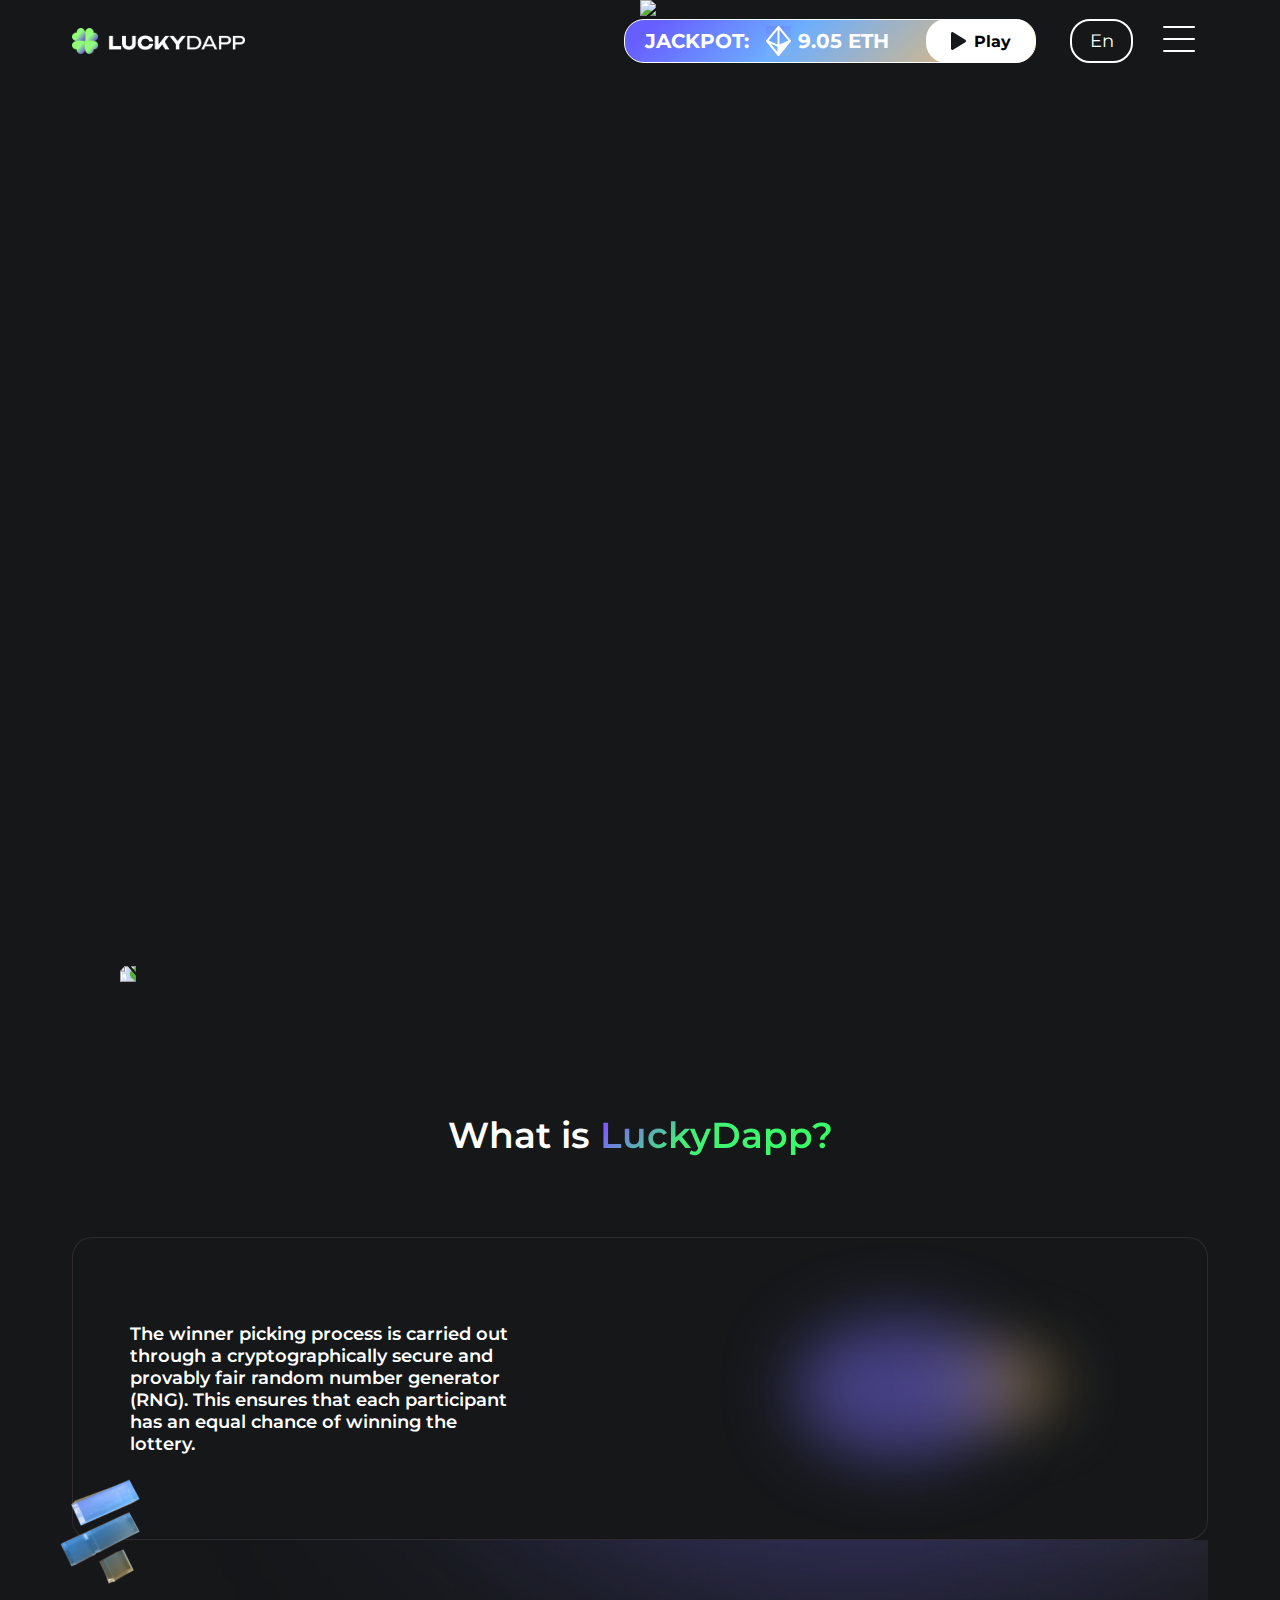
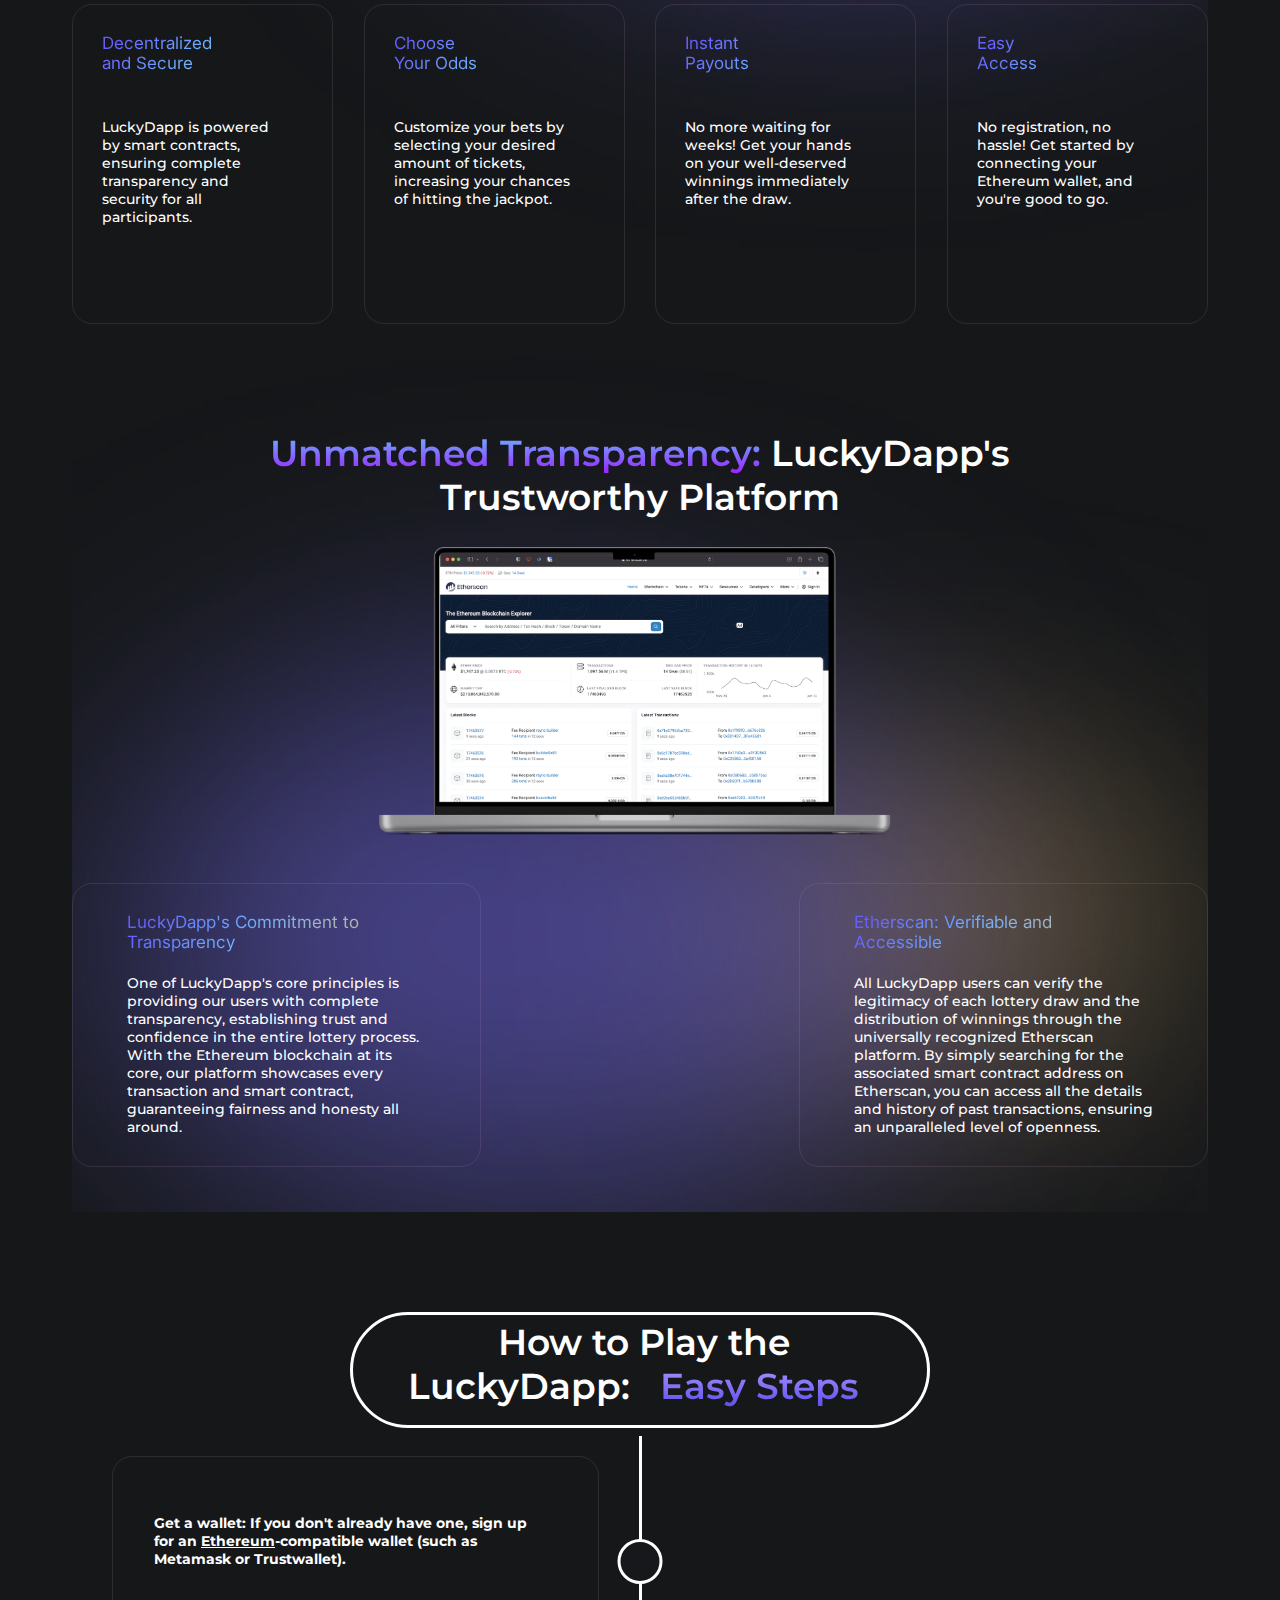
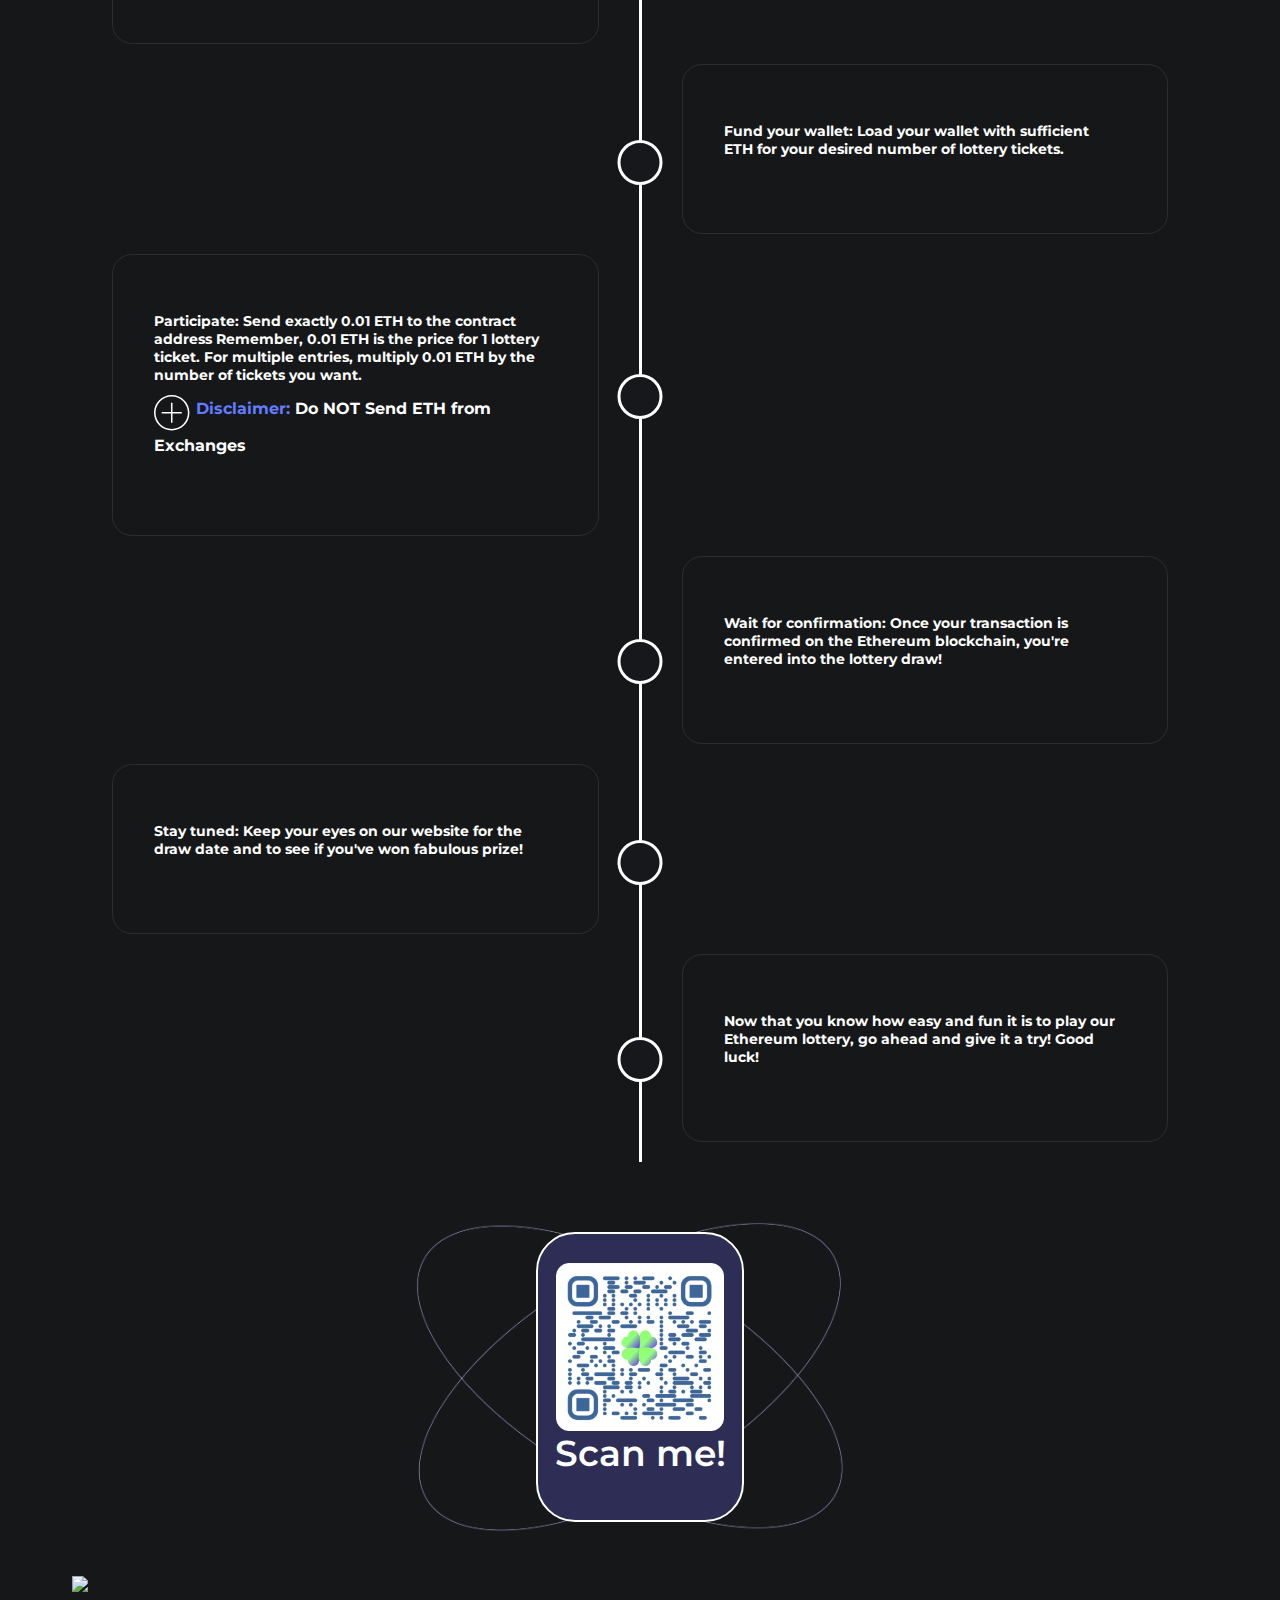
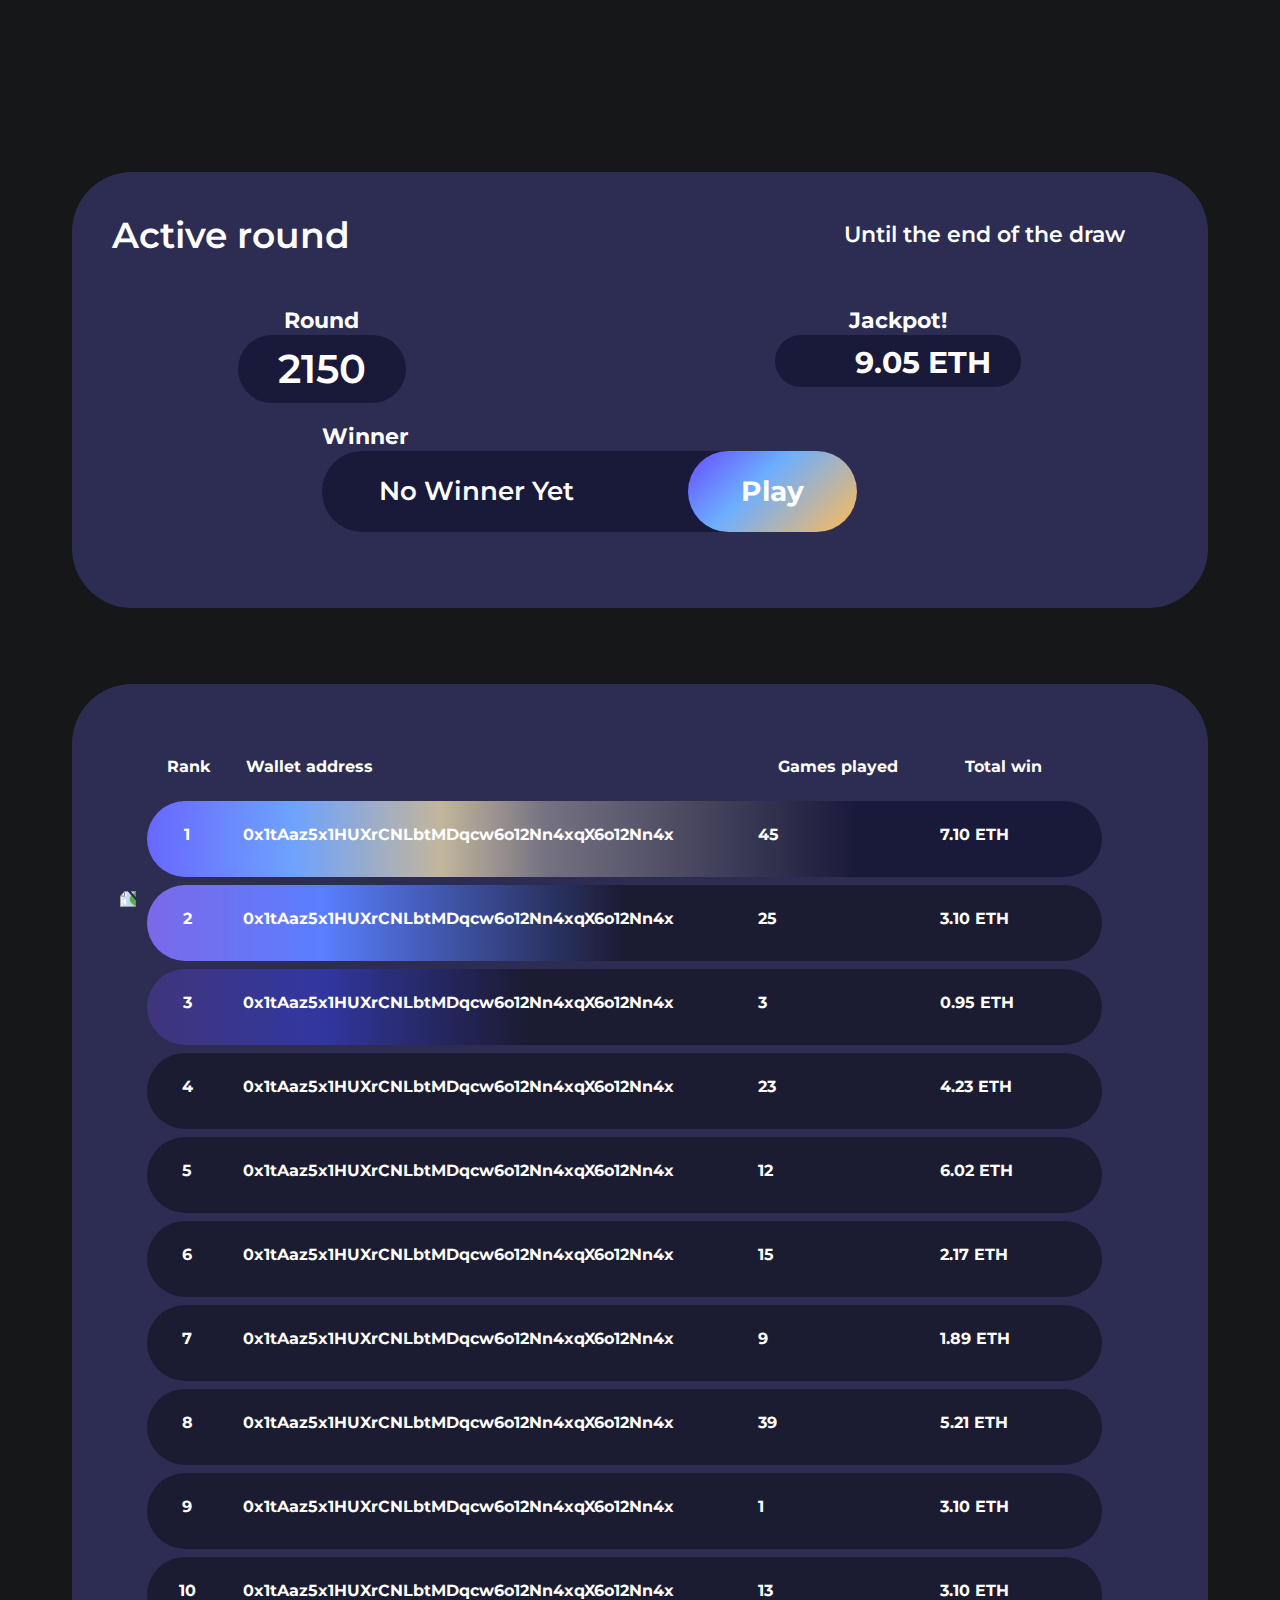
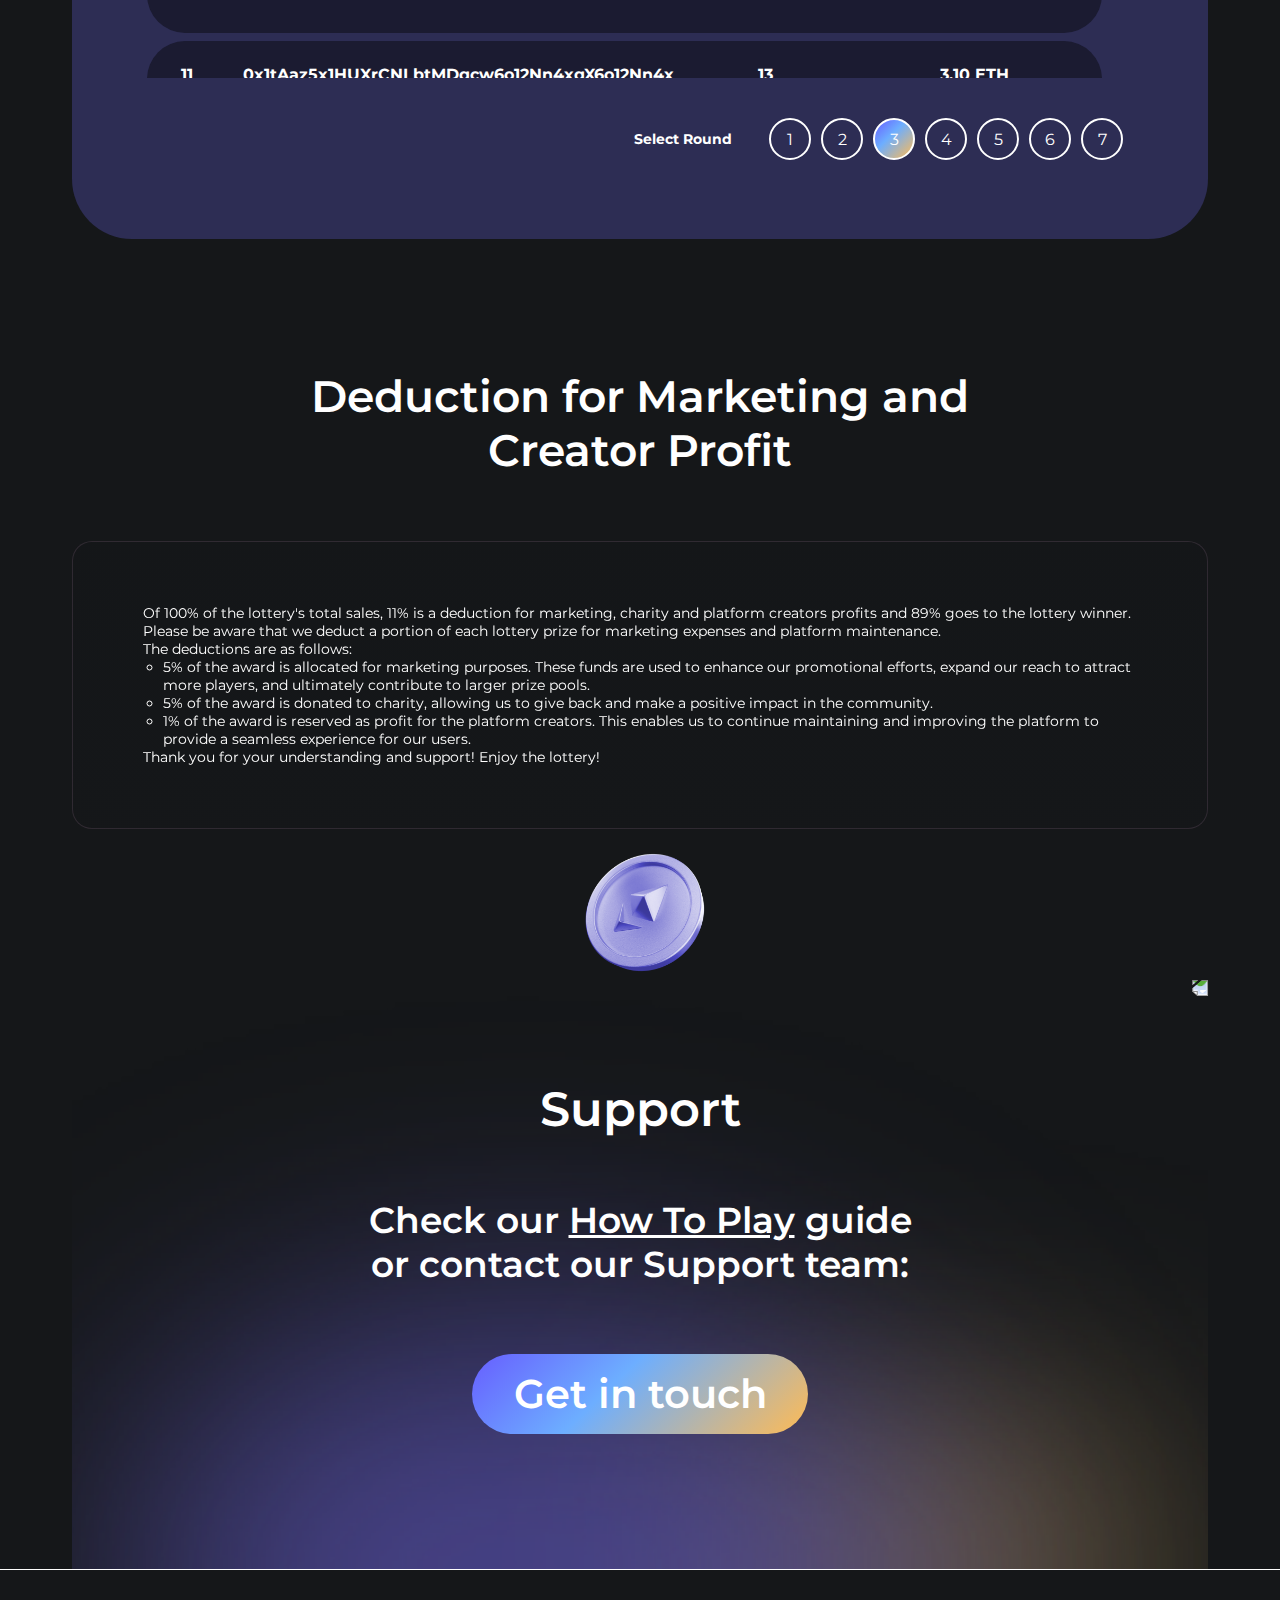
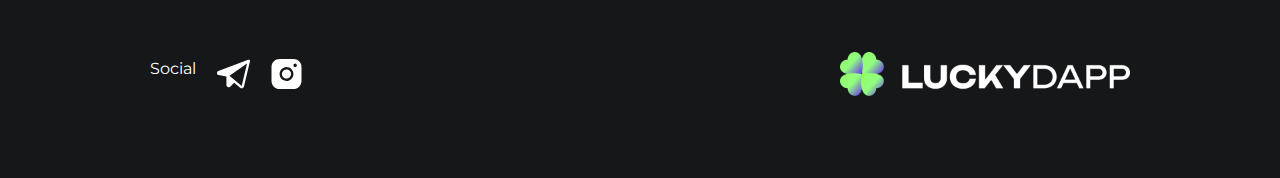
==== commit 4682ae5b: "upd timeline" ====
--- a/index.html
+++ b/index.html
@@ -36,10 +36,10 @@
         class="navbar-menu__logo"
       />
       <div class="navbar-menu__links">
-        <span class="navbar-menu__links-item">About us</span>
-        <span class="navbar-menu__links-item">How To Play</span>
-        <span class="navbar-menu__links-item">Play now</span>
-        <span class="navbar-menu__links-item">Contact</span>
+        <span class="navbar-menu__links-item"><a href="#about">What is</a></span>
+        <span class="navbar-menu__links-item"><a href="#howto">How To Play</a></span>
+        <span class="navbar-menu__links-item"><a href="#play">Play now</a></span>
+        <span class="navbar-menu__links-item"><a href="#support">Support</a></span>
       </div>
     </div>
     <div class="navbar-jackpot">
@@ -47,7 +47,10 @@
         <span class="navbar-jackpot__item-jackpot">JACKPOT:</span>
         <img src="img/jackpot-icon.png"/>
         <span class="navbar-jackpot__item-price">9.05 ETH</span>
-        <button class="navbar-jackpot__item-play">
+        <button
+          class="navbar-jackpot__item-play"
+          onclick="javascript:window.open('https://t.me/luckydapp', '_blank')"
+        >
           <img src="img/play-icon.svg"/>
           Play
         </button>
@@ -56,23 +59,46 @@
         En
       </button>
       <div class="icon nav-icon-5">
-        <span></span>
-        <span></span>
-        <span></span>
-      </div>
+        <img src="img/burger.svg"/>
+      </div>
+      <div class="nav-mobile">
+        <div class="nav-mobile__header">
+          <img
+            src="img/logo-black.png"
+            class="nav-mobile__header__logo"
+          />
+          <div>
+            <button class="nav-mobile__header__lang">
+              En
+            </button>
+            <img
+              src="img/close.svg"
+              class="nav-mobile__header-close icon"
+            />
+          </div>
+        </div>
       <ul class="menu">
-        <li class="navbar-menu__links-item menu-item">About us</li>
-        <li class="navbar-menu__links-item menu-item">How To Play</li>
-        <li class="navbar-menu__links-item menu-item">Play now</li>
-        <li class="navbar-menu__links-item menu-item">Contact</li>
+        <li class="navbar-menu__links-item menu-item"><a href="#about">What is</a></li>
+        <li class="navbar-menu__links-item menu-item"><a href="#howto">How To Play</a></li>
+        <li class="navbar-menu__links-item menu-item"><a href="#play">Play now</a></li>
+        <li class="navbar-menu__links-item menu-item"><a href="#support">Support</a></li>
+        <li class="navbar-menu__links-item menu-item">
+          Social
+          <img src="img/telegram-black.svg" onclick="javascript:window.open('https://t.me/luckydapp', '_blank')"/>
+          <img src="img/inst-black.svg" onclick="javascript:window.open('https://instagram.com/lucky.dapp?igshid=MTIzZWMxMTBkOA==', '_blank')">
+        </li>
       </ul>
+      </div>
     </div>
   </div>
   <div class="navbar-jackpot__item-mobile">
     <span class="navbar-jackpot__item-jackpot">JACKPOT:</span>
     <img src="img/jackpot-icon.png"/>
     <span class="navbar-jackpot__item-price">9.05 ETH</span>
-    <button class="navbar-jackpot__item-play">
+    <button
+      class="navbar-jackpot__item-play"
+      onclick="javascript:window.open('https://t.me/luckydapp', '_blank')"
+    >
       <img src="img/play-icon.svg"/>
       Play
     </button>
@@ -118,7 +144,10 @@
           <span class="header-jackpot__play-header">Now playing</span>
           <div class="header-jackpot__play-btn">
             <span>1 ticket ≈ 20 $</span>
-            <button class="btn">Play</button>
+            <button
+              onclick="javascript:window.open('https://t.me/luckydapp', '_blank')"
+              class="btn"
+            >Play</button>
           </div>
         </div>
       </div>
@@ -137,7 +166,10 @@
         </div>
       </div>
     </div>
-    <div class="whatis">
+    <div
+      class="whatis"
+      id="about"
+    >
       <div class="whatis-header">What is <span class="whatis-header__gradient">LuckyDapp?</span></div>
       <div class="whatis-main__wrap">
         <div class="whatis-main__wrap-info">
@@ -194,7 +226,7 @@
         />
       </div>
     </div>
-    <div class="howto">
+    <div class="howto" id="howto">
       <img
         class="howto-bg"
         src="img/ellipse.png"
@@ -208,7 +240,7 @@
         <div class="timeline__component">
         </div>
         <div class="timeline__component">
-          <div class="timeline__paragraph">Get a wallet: If you don't already have one, sign up for an <a href="https://ethereum.org/en/wallets/find-wallet/">Ethereum</a>-compatible wallet (such as Metamask or Trustwallet).</div>
+          <div class="timeline__paragraph">Get a wallet: If you don't already have one, sign up for an <a href="https://ethereum.org/en/wallets/find-wallet/" target="_blank">Ethereum</a>-compatible wallet (such as Metamask or Trustwallet).</div>
         </div>
         <div class="timeline__middle">
           <div class="timeline__point"></div>
@@ -299,7 +331,7 @@
         </div>
       </div>
     </div>
-    <div class="players">
+    <div class="players" id="play">
       <div class="round-wrap">
         <div class="round-header">
           <div class="round-header__title">Active round</div>
@@ -334,7 +366,10 @@
             <div class="round-info__item-title">Winner</div>
             <div class="round-info__item-winner_info">
               <span>No Winner Yet</span>
-              <button class="btn">Play</button>
+              <button
+                onclick="javascript:window.open('https://t.me/luckydapp', '_blank')"
+                class="btn"
+              >Play</button>
             </div>
           </div>
         </div>
@@ -527,10 +562,13 @@
         />
       </div>
     </div>
-    <div class="contact">
+    <div class="contact" id="support">
       <div class="contact-header">Support</div>
-      <div class="contact-info">Check our <a>How To Play</a> guide or contact our Support team:</div>
-      <button class="contact-btn btn">Get in touch</button>
+      <div class="contact-info">Check our <a href="https://t.me/luckydapp" target="_blank">How To Play</a> guide or contact our Support team:</div>
+      <button
+        onclick="javascript:window.open('https://t.me/luckydapp', '_blank')"
+        class="contact-btn btn"
+      >Get in touch</button>
     </div>
   </div>
   <div class="footer">
@@ -538,8 +576,8 @@
     <div class="footer-content">
       <div class="footer-content__social">
         <span>Social</span>
-        <img src="img/telegram.svg"/>
-        <img src="img/inst.svg">
+        <img src="img/telegram.svg" onclick="javascript:window.open('https://t.me/luckydapp', '_blank')"/>
+        <img src="img/inst.svg" onclick="javascript:window.open('https://instagram.com/lucky.dapp?igshid=MTIzZWMxMTBkOA==', '_blank')">
       </div>
       <div class="footer-content__logo">
         <img src="img/logo.png"/>
@@ -602,17 +640,17 @@
         //seconds
       // }, 0)
   }());
-  const the_animation = document.querySelectorAll('.timeline__middle')
+  const the_animation = document.querySelectorAll('.timeline__point')
 
   const observer = new IntersectionObserver((entries) => {
       entries.forEach((entry) => {
         if (entry.isIntersecting) {
-          entry.target.classList.add('timeline__point-animation')
+          entry.target.classList.add('timeline__point-animation');
+          // observer.unobserve(entry.target);
         }
         else {
-          entry.target.classList.remove('timeline__point-animation')
+          entry.target.classList.remove('timeline__point-animation');
         }
-
       })
     },
     { threshold: 0.5
@@ -627,7 +665,7 @@
   icons.forEach (icon => {
     icon.addEventListener('click', (event) => {
       icon.classList.toggle("open");
-      const menu = document.querySelector('.menu');
+      const menu = document.querySelector('.nav-mobile');
       menu.classList.toggle('open-menu');
     });
   });
--- a/styles.css
+++ b/styles.css
@@ -1,8 +1,12 @@
 @import url('https://fonts.googleapis.com/css2?family=Inter:wght@300;400;500;600;700&family=Montserrat:wght@300;400;500;600;700&display=swap');
+html {
+  scroll-behavior: smooth;
+}
 body {
   font-family: 'Montserrat', sans-serif;
   background-color: #151719;
   color: #FFF;
+  overflow-x: hidden;
 }
 
 .wrap {
@@ -86,10 +90,15 @@
 }
 
 .navbar-menu__links-item {
+  color: white;
   font-size: 16px;
   font-weight: 400;
   flex-basis: 20%;
   cursor: pointer;
+}
+
+.navbar-menu__links-item a, .navbar-menu__links-item a:link, .navbar-menu__links-item a:visited{
+  color: white;
 }
 
 .navbar-jackpot__item {
@@ -155,6 +164,9 @@
 
 .header {
   padding-top: 138px;
+  opacity: 0;
+  animation: appearance 1.5s forwards;
+  padding-bottom: 285px;
 }
 
 .header-title__wrap {
@@ -268,48 +280,6 @@
   position: relative;
   cursor: pointer;
   display: none;
-}
-.nav-icon-5 span{
-  background-color:#fff;
-  position: absolute;
-  border-radius: 2px;
-  transition: .3s cubic-bezier(.8, .5, .2, 1.4);
-  width:100%;
-  height: 4px;
-  transition-duration: 500ms
-}
-.nav-icon-5 span:nth-child(1){
-  top:0px;
-  left: 0px;
-}
-.nav-icon-5 span:nth-child(2){
-  top:13px;
-  left: 0px;
-  opacity:1;
-}
-.nav-icon-5 span:nth-child(3){
-  bottom:0px;
-  left: 0px;
-}
-.nav-icon-5:not(.open):hover span:nth-child(1){
-  transform: rotate(-3deg) scaleY(1.1);
-}
-.nav-icon-5:not(.open):hover span:nth-child(2){
-  transform: rotate(3deg) scaleY(1.1);
-}
-.nav-icon-5:not(.open):hover span:nth-child(3){
-  transform: rotate(-4deg) scaleY(1.1);
-}
-.nav-icon-5.open span:nth-child(1){
-  transform: rotate(45deg);
-  top: 13px;
-}
-.nav-icon-5.open span:nth-child(2){
-  opacity:0;
-}
-.nav-icon-5.open span:nth-child(3){
-  transform: rotate(-45deg);
-  top: 13px;
 }
 
 #countdown li, #countdown-round li {
@@ -393,7 +363,8 @@
 }
 
 .whatis {
-  padding-top: 285px;
+  /*padding-top: 285px;*/
+  scroll-behavior: smooth;
 }
 
 .whatis-header {
@@ -626,12 +597,14 @@
   border-radius: 50%;
   background: #16181B;
   z-index: 2;
-  transition: background 0.4s ease-out;
+  transition: background 1s ease-out;
   /*transition-delay: 2s;*/
 }
 
 .timeline__point-animation {
   background: #6357FD;
+  transition: background 0.5s linear;
+  box-shadow: 0 0 10px 3px #8178F7;
 }
 
 .timeline__paragraph {
@@ -646,6 +619,11 @@
   line-height: 28px;
 }
 
+.timeline__paragraph a, .timeline__paragraph a:link, .timeline__paragraph a:visited {
+  text-decoration: underline;
+  color: white;
+}
+
 .timeline__paragraph-participate {
   padding-top: 11px;
   font-size: 16px;
@@ -664,7 +642,7 @@
 }
 
 .players {
-  padding-top: 256px;
+  padding-top: 200px;
 }
 
 .round-wrap {
@@ -1016,6 +994,11 @@
   font-weight: 600;
   line-height: 100px;
   margin: 0 auto;
+}
+
+.contact-info a, .contact-info a:link, .contact-info a:visited {
+  color: #FFF;
+  text-decoration: underline;
 }
 
 .contact-btn {
@@ -1099,6 +1082,19 @@
   line-height: 100px;
 }
 
+.bg-circle__right {
+  display: none;
+}
+
+.nav-mobile {
+  display: none;
+}
+
+@keyframes appearance {
+  0% {opacity: 0;}
+  100% {opacity: 1;}
+}
+
 @keyframes gradient {
   0%{
     background-size: 20%;
@@ -1215,7 +1211,7 @@
   }
 }
 
-@media screen and (max-width: 1024px) {
+@media screen and (max-width: 1280px) {
   .navbar {
     padding: 16px 72px 0 72px;
   }
@@ -1258,20 +1254,70 @@
 
   .open-menu {
     position: absolute;
-    width: 30%;
-    background-color: #2D2D54;
+    display: block;
+    width: 100%;
+    height: 292px;
+    right: 0;
+    top: 0;
+    list-style-type: none;
+    border-radius: 0 0 39px 39px;
+    background: #E3E9FF;
+  }
+
+  .open-menu .menu {
     display: flex;
-    right: 0;
-    top: 100%;
-    flex-direction: column;
     align-items: center;
-    list-style-type: none;
-    margin: 0;
-    padding: 0;
+    justify-content: space-between;
+    padding: 74px 183px 124px 183px;
+  }
+
+  .nav-mobile__header__lang {
+    color: #16181A;
+    font-size: 18px;
+    font-style: normal;
+    font-weight: 400;
+    line-height: 28px;
+    width: 63px;
+    height: 44px;
+    border-radius: 16px;
+    background: #D3D3E5;
+  }
+
+  .nav-mobile__header-close {
+    width: 44px;
+    height: 44px;
+    border-radius: 16px;
+    background: #D3D3E5;
+    padding: 13px;
+    margin-left: 16px;
+  }
+
+  .nav-mobile__header {
+    display: flex;
+    justify-content: space-between;
+    padding: 26px 72px 10px 72px;
+  }
+
+  .nav-mobile__header__logo {
+    width: 256px;
   }
 
   .menu-item {
-    padding: 10px 0;
+    color: #18191F;
+    font-size: 16px;
+    font-style: normal;
+    font-weight: 400;
+    line-height: 28px;
+    display: flex;
+    align-items: center;
+  }
+
+  .menu-item a, .menu-item a:link, .menu-item a:visited {
+    color: #18191F;
+  }
+
+  .menu-item img {
+    padding: 9px;
   }
 
   .header-text {
@@ -1552,7 +1598,7 @@
   }
 }
 
-@media screen and (max-width: 768px) {
+@media screen and (max-width: 912px) {
   .navbar {
     padding: 16px 57px 0 57px;
   }
@@ -1789,9 +1835,26 @@
   .bg-circle__top {
     width: 70%;
   }
-}
-
-@media screen and (max-width: 360px) {
+
+  .footer-content {
+    padding: 18px 67px 27px 57px;
+  }
+
+  .nav-mobile__header__logo {
+    width: 157px;
+    height: 23px;
+  }
+
+  .open-menu {
+    height: 238px;
+  }
+
+  .open-menu .menu {
+    padding: 50px 100px 80px 100px;
+  }
+}
+
+@media screen and (max-width: 540px) {
   .body {
     padding: 0;
   }
@@ -1956,10 +2019,16 @@
   .platform-description__item {
     padding: 22px 17px 20px 54px;
     margin-bottom: 6px;
+    margin-left: auto;
+    margin-right: auto;
   }
 
   .howto {
     padding: 0 20px;
+  }
+
+  .howto-bg {
+    display: none;
   }
 
   .howto-header {
@@ -2135,6 +2204,45 @@
   .contact-btn {
     padding: 16px 30px;
   }
-}
-
-
+
+  .footer-content {
+    padding: 27px 22px 27px 21px;
+  }
+
+  .footer-content__logo {
+    width: 128px;
+  }
+
+  .open-menu {
+    height: 380px;
+  }
+
+  .nav-mobile__header__logo {
+    display: none;
+  }
+
+  .nav-mobile__header {
+    padding: 26px 40px 20px 40px;
+  }
+
+  .nav-mobile__header div {
+    display: flex;
+    justify-content: space-between;
+    width: 100%;
+  }
+
+  .open-menu .menu {
+    flex-direction: column;
+    padding: 0 40px 20px 40px;
+  }
+
+  .menu-item {
+    padding-bottom: 20px;
+  }
+
+  .timeline-mobile {
+    display: block;
+  }
+}
+
+
